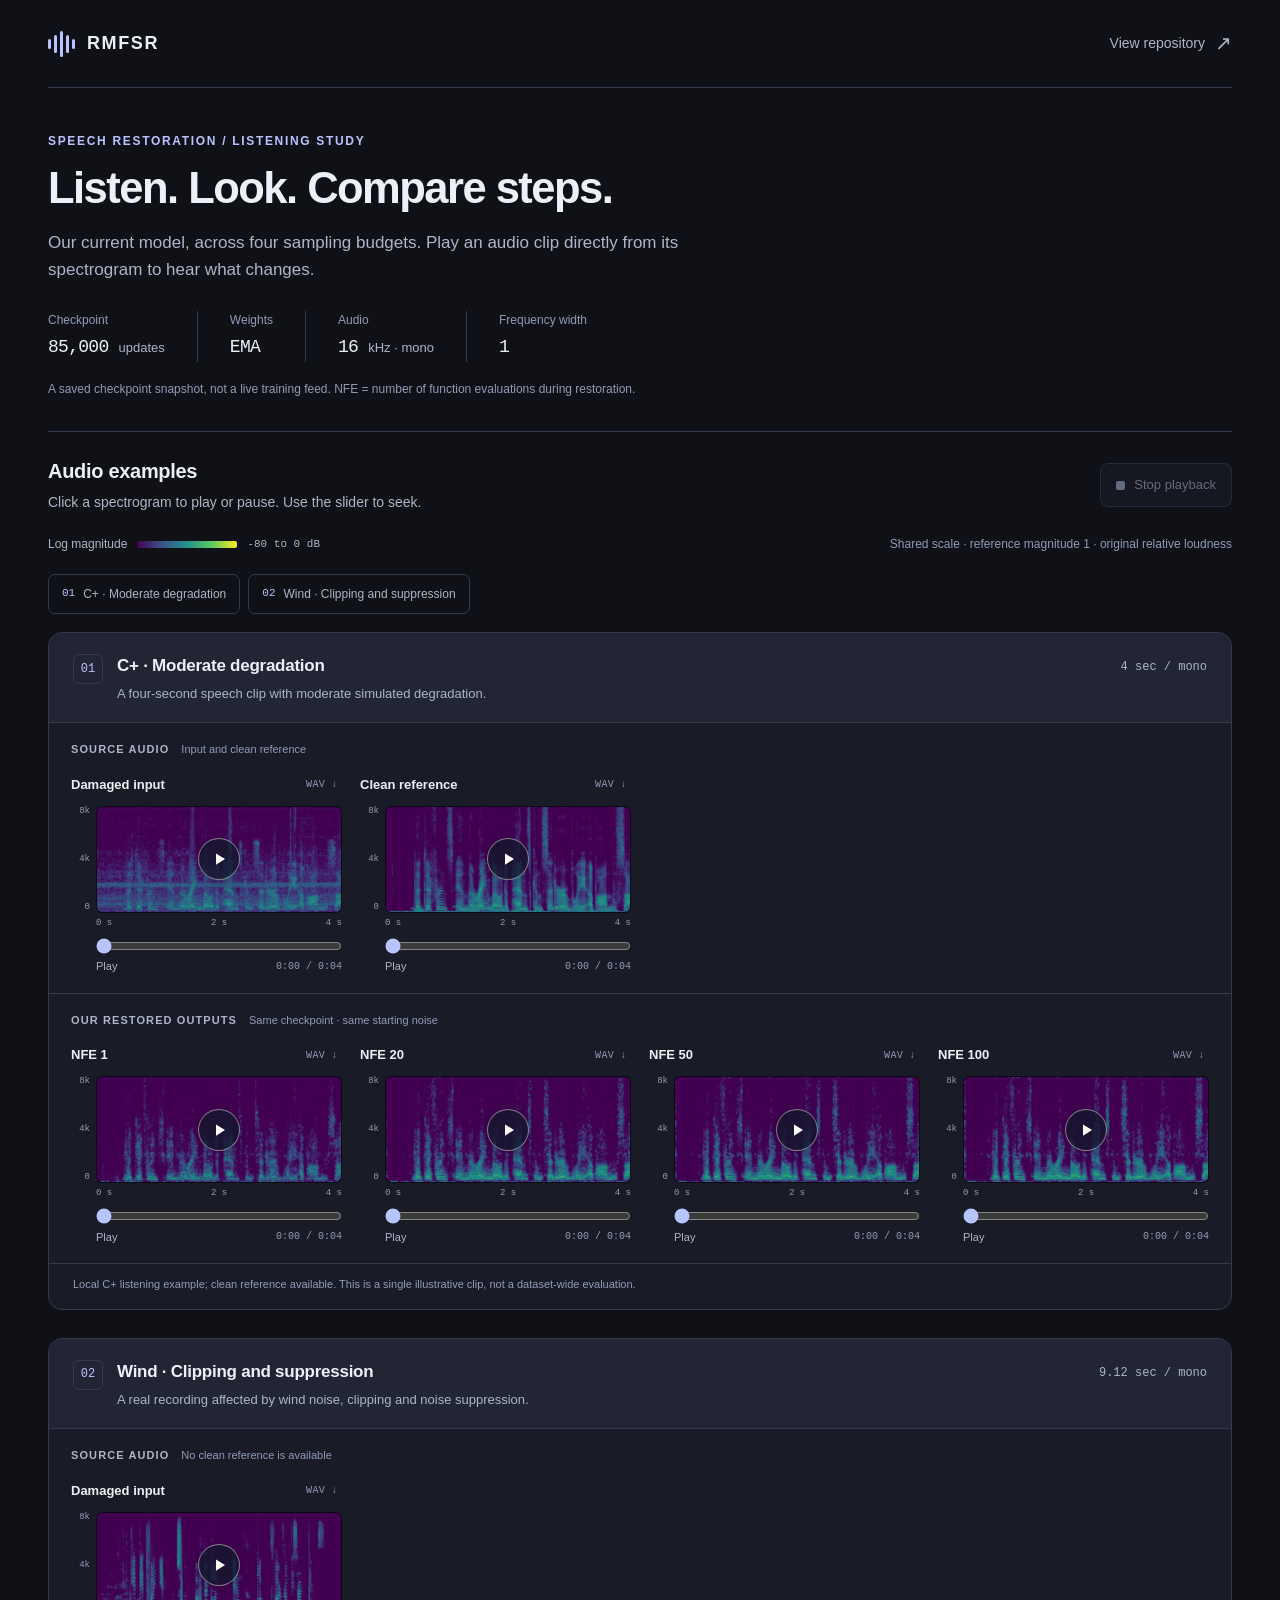
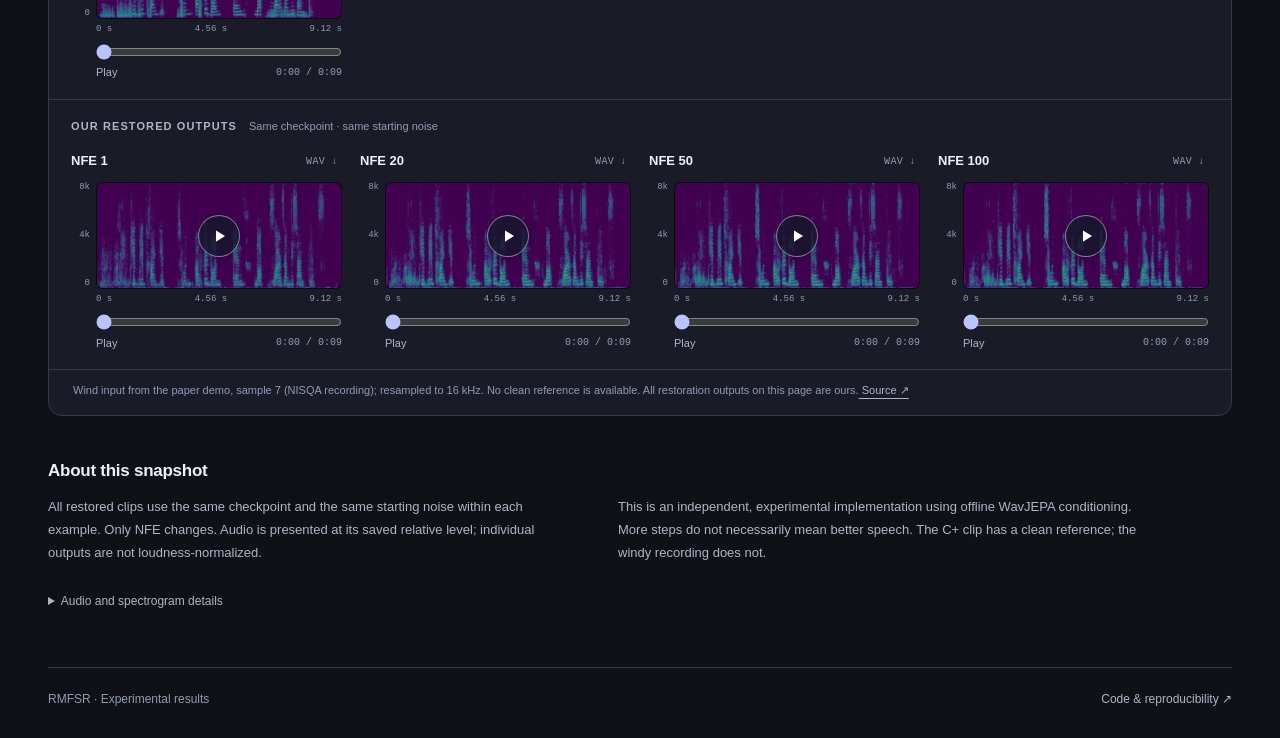
==== docs/index.html @ 11d252cd "Publish 85k RMFSR listening demo with audio spectrograms" ====
<!doctype html>
<html lang="en">
  <head>
    <meta charset="utf-8">
    <meta name="viewport" content="width=device-width, initial-scale=1">
    <meta name="color-scheme" content="dark">
    <meta name="description" content="Listen to RMFSR speech restoration results from the 85,000-update checkpoint. Explore audio and log-magnitude spectrograms at NFE 1, 20, 50, and 100.">
    <meta name="theme-color" content="#101116">
    <title>RMFSR · Listening results</title>
    <link rel="stylesheet" href="styles.css">
    <script src="app.js" defer></script>
  </head>
  <body>
    <a class="skip-link" href="#results">Skip to audio results</a>
    <div class="page-shell">
      <header class="site-header">
        <a class="wordmark" href="./" aria-label="RMFSR home"><span class="wave-mark" aria-hidden="true"><i></i><i></i><i></i><i></i><i></i></span>RMFSR</a>
        <a class="repo-link" href="https://github.com/quangng2000/rmfsr">View repository <span aria-hidden="true">↗</span></a>
      </header>

      <main>
        <section class="intro" aria-labelledby="page-title">
          <p class="eyebrow">Speech restoration / Listening study</p>
          <h1 id="page-title">Listen. Look. Compare steps.</h1>
          <p class="intro-description">Our current model, across four sampling budgets. Play an audio clip directly from its spectrogram to hear what changes.</p>
          <dl class="snapshot" id="snapshot" aria-label="Checkpoint details">
            <div><dt>Checkpoint</dt><dd>85,000 <span>updates</span></dd></div>
            <div><dt>Weights</dt><dd>EMA</dd></div>
            <div><dt>Audio</dt><dd>16 <span>kHz · mono</span></dd></div>
            <div><dt>Frequency width</dt><dd>1</dd></div>
          </dl>
          <p class="snapshot-note">A saved checkpoint snapshot, not a live training feed. NFE = number of function evaluations during restoration.</p>
        </section>

        <section class="listening-section" id="results" aria-labelledby="results-title">
          <div class="section-toolbar">
            <div>
              <h2 id="results-title">Audio examples</h2>
              <p class="section-helper">Click a spectrogram to play or pause. Use the slider to seek.</p>
            </div>
            <button class="stop-button" id="stop-all" type="button" disabled><span class="stop-symbol" aria-hidden="true"></span>Stop playback</button>
          </div>
          <div class="legend-row">
            <div class="spectral-legend" aria-label="Spectrogram color scale">
              <span>Log magnitude</span>
              <span class="color-scale" aria-hidden="true"></span>
              <span class="scale-label" id="scale-label">−80 to 0 dB</span>
            </div>
            <p class="legend-note" id="legend-note">Shared scale · reference magnitude 1 · original relative loudness</p>
          </div>
          <div class="sample-navigation" id="sample-navigation" aria-label="Jump to example"></div>
          <p class="page-status" id="page-status" role="status">Loading audio examples…</p>
          <div id="samples"></div>
          <p class="sr-only" id="playback-announcement" role="status" aria-live="polite"></p>
          <noscript><p class="page-status">Enable JavaScript to use the audio players. The <a href="results.json">results manifest</a> lists all downloadable audio and spectrogram files.</p></noscript>
        </section>

        <section class="about-results" aria-labelledby="about-title">
          <h2 id="about-title">About this snapshot</h2>
          <div class="about-columns">
            <p>All restored clips use the same checkpoint and the same starting noise within each example. Only NFE changes. Audio is presented at its saved relative level; individual outputs are not loudness-normalized.</p>
            <p>This is an independent, experimental implementation using offline WavJEPA conditioning. More steps do not necessarily mean better speech. The C+ clip has a clean reference; the windy recording does not.</p>
          </div>
          <details class="technical-details">
            <summary>Audio and spectrogram details</summary>
            <p id="spectrogram-details">Window-normalized log-magnitude STFT spectrograms, with a shared reference magnitude of 1.</p>
            <p id="checkpoint-details"></p>
            <p><a href="results.json">Download the results manifest</a></p>
          </details>
        </section>
      </main>

      <footer class="site-footer">
        <span>RMFSR · Experimental results</span>
        <a href="https://github.com/quangng2000/rmfsr">Code &amp; reproducibility <span aria-hidden="true">↗</span></a>
      </footer>
    </div>
  </body>
</html>
---- docs/styles.css ----
:root {
  color-scheme: dark;
  --bg: #101116;
  --surface: #191c27;
  --surface-raised: #212534;
  --surface-hover: #2c3143;
  --border: #34394c;
  --text: #eef0f7;
  --muted: #aeb5c9;
  --subtle: #909bb6;
  --accent: #b8c4ff;
  --playing: #6de0c0;
  --error: #ffb9b9;
  --radius: 14px;
  --mono: ui-monospace, SFMono-Regular, Menlo, Consolas, monospace;
}

* { box-sizing: border-box; }
html { scroll-behavior: smooth; scroll-padding-top: 24px; }
body { margin: 0; background: var(--bg); color: var(--text); font-family: -apple-system, BlinkMacSystemFont, "Segoe UI", sans-serif; font-size: 16px; line-height: 1.55; -webkit-font-smoothing: antialiased; }
button, input { font: inherit; }
button, a, input { -webkit-tap-highlight-color: transparent; }
a { color: var(--accent); text-decoration-thickness: 1px; text-underline-offset: 4px; }
a:hover { color: var(--text); }
button { cursor: pointer; }
button:disabled { cursor: default; }
button:focus-visible, a:focus-visible, input:focus-visible, summary:focus-visible { outline: 3px solid var(--accent); outline-offset: 5px; }
button, a, input, summary { touch-action: manipulation; }
::selection { color: var(--bg); background: var(--accent); }
.page-shell { max-width: 1568px; margin: 0 auto; padding: 0 48px; }
.site-header { display: flex; align-items: center; justify-content: space-between; gap: 24px; min-height: 88px; border-bottom: 1px solid var(--border); }
.wordmark { display: inline-flex; gap: 12px; align-items: center; color: var(--text); font-weight: 750; letter-spacing: .09em; text-decoration: none; font-size: 18px; min-height: 44px; }
.wave-mark { display: flex; align-items: center; gap: 3px; height: 24px; }
.wave-mark i { width: 3px; height: 10px; background: var(--accent); border-radius: 4px; }
.wave-mark i:nth-child(2), .wave-mark i:nth-child(4) { height: 18px; }
.wave-mark i:nth-child(3) { height: 26px; }
.repo-link { display: inline-flex; align-items: center; gap: 10px; min-height: 44px; font-size: 14px; color: var(--muted); text-decoration: none; }
.repo-link span { font-size: 20px; }
.intro { padding: 44px 0 32px; }
.eyebrow { margin: 0 0 12px; color: var(--accent); text-transform: uppercase; letter-spacing: .14em; font-size: 12px; font-weight: 650; }
h1 { margin: 0; font-size: clamp(30px, 3.4vw, 48px); line-height: 1.16; letter-spacing: -.035em; font-weight: 650; }
.intro-description { margin: 16px 0 28px; max-width: 720px; color: var(--muted); font-size: 17px; line-height: 1.6; }
.snapshot { display: flex; flex-wrap: wrap; gap: 20px 0; margin: 0; }
.snapshot > div { padding: 0 32px; border-left: 1px solid var(--border); }
.snapshot > div:first-child { padding-left: 0; border-left: 0; }
.snapshot dt { color: var(--subtle); font-size: 12px; margin-bottom: 4px; }
.snapshot dd { margin: 0; font-family: var(--mono); font-size: 18px; letter-spacing: -.04em; }
.snapshot dd span { font-family: -apple-system, BlinkMacSystemFont, "Segoe UI", sans-serif; font-size: 13px; color: var(--muted); letter-spacing: 0; }
.snapshot-note { margin: 18px 0 0; color: var(--subtle); font-size: 12px; }
.listening-section { padding-top: 26px; border-top: 1px solid var(--border); }
.section-toolbar { display: flex; align-items: center; justify-content: space-between; gap: 16px; }
h2 { margin: 0; font-size: 20px; line-height: 1.35; font-weight: 600; letter-spacing: -.015em; }
.section-helper { margin: 7px 0 0; color: var(--muted); font-size: 14px; }
.stop-button { display: inline-flex; flex-shrink: 0; align-items: center; justify-content: center; gap: 9px; padding: 10px 15px; border: 1px solid var(--border); border-radius: 8px; color: var(--text); background: var(--surface); min-height: 44px; font-size: 13px; transition: background .15s, border-color .15s; }
.stop-button:not(:disabled):hover { background: var(--surface-hover); border-color: var(--subtle); }
.stop-button:disabled { color: var(--subtle); opacity: .65; }
.stop-symbol { width: 9px; height: 9px; background: currentColor; border-radius: 2px; }
.legend-row { display: flex; align-items: center; justify-content: space-between; flex-wrap: wrap; gap: 8px 20px; margin-top: 22px; }
.spectral-legend { display: inline-flex; align-items: center; flex-wrap: wrap; gap: 10px; color: var(--muted); font-size: 12px; }
.color-scale { width: 100px; height: 7px; border-radius: 2px; background: linear-gradient(90deg, #440154, #3b528b, #21918c, #5ec962, #fde725); }
.color-scale[data-colormap="magma"] { background: linear-gradient(90deg, #000004, #51127c, #b73779, #fc8961, #fcfdbf); }
.scale-label { font-family: var(--mono); font-size: 11px; }
.legend-note { margin: 0; font-size: 12px; color: var(--subtle); }
.sample-navigation { display: flex; flex-wrap: wrap; gap: 8px; margin: 20px 0 18px; }
.sample-navigation a { display: inline-flex; align-items: center; gap: 8px; padding: 8px 13px; border: 1px solid var(--border); border-radius: 7px; font-size: 12px; text-decoration: none; color: var(--muted); min-height: 40px; }
.sample-navigation a:hover { background: var(--surface); color: var(--text); }
.sample-navigation .nav-number { color: var(--accent); font-family: var(--mono); font-size: 11px; }
.page-status { padding: 28px; border: 1px solid var(--border); border-radius: var(--radius); color: var(--muted); }
.page-status.error { color: var(--error); }
.page-status[hidden] { display: none; }
.retry-button { margin-left: 12px; padding: 8px 14px; border: 1px solid var(--border); background: var(--surface-raised); color: var(--text); border-radius: 6px; min-height: 44px; }
.sample { margin-bottom: 28px; overflow: hidden; border: 1px solid var(--border); border-radius: var(--radius); background: var(--surface); }
.sample-header { display: flex; align-items: flex-start; gap: 14px; padding: 20px 24px 18px; background: var(--surface-raised); border-bottom: 1px solid var(--border); }
.sample-number { display: flex; flex-shrink: 0; align-items: center; justify-content: center; height: 30px; width: 30px; margin-top: 1px; border: 1px solid var(--border); border-radius: 6px; font-family: var(--mono); font-size: 12px; color: var(--accent); }
.sample-heading { flex: 1; min-width: 0; }
.sample-header h3 { margin: 0; font-size: 17px; font-weight: 600; letter-spacing: -.015em; }
.sample-description { margin: 5px 0 0; color: var(--muted); font-size: 13px; }
.sample-duration { flex-shrink: 0; margin-top: 5px; font-family: var(--mono); font-size: 12px; color: var(--muted); white-space: nowrap; }
.track-group { padding: 18px 22px 16px; }
.track-group + .track-group { border-top: 1px solid var(--border); }
.group-heading { display: flex; align-items: baseline; gap: 12px; flex-wrap: wrap; margin: 0 0 13px; }
.group-heading h4 { margin: 0; color: var(--muted); font-size: 11px; text-transform: uppercase; letter-spacing: .1em; font-weight: 650; }
.group-heading span { color: var(--subtle); font-size: 11px; }
.tracks-grid { display: grid; grid-template-columns: repeat(4, minmax(0, 1fr)); gap: 18px; }
.track { min-width: 0; }
.track-label-row { display: flex; align-items: center; justify-content: space-between; gap: 8px; margin-bottom: 7px; min-height: 25px; }
.track h5 { margin: 0; font-size: 13px; font-weight: 600; }
.track-download { color: var(--subtle); font-size: 10px; font-family: var(--mono); text-decoration: none; letter-spacing: .04em; padding: 6px 4px; }
.track-download:hover { color: var(--accent); }
.spectrogram-wrap { position: relative; padding-left: 25px; }
.frequency-axis { position: absolute; left: 0; top: 0; bottom: 0; width: 21px; display: flex; flex-direction: column; justify-content: space-between; color: var(--subtle); font-family: var(--mono); font-size: 9px; line-height: 1; text-align: right; padding: 1px 2px 1px 0; white-space: nowrap; }
.spectrogram-button { display: block; position: relative; width: 100%; padding: 0; border: 1px solid transparent; border-radius: 6px; background: #0a0b10; overflow: hidden; aspect-ratio: 2.3; transition: border-color .15s; }
.spectrogram-button:hover { border-color: var(--accent); }
.spectrogram-button img { display: block; width: 100%; height: 100%; object-fit: fill; }
.spectrogram-button::after { content: ""; position: absolute; inset: 0; background: rgba(0,0,0,.05); pointer-events: none; }
.play-icon { position: absolute; top: 50%; left: 50%; transform: translate(-50%, -50%); display: flex; align-items: center; justify-content: center; width: 42px; height: 42px; border: 1px solid rgba(255,255,255,.45); border-radius: 50%; color: white; background: rgba(17,25,40,.75); box-shadow: 0 2px 12px rgba(0,0,0,.22); z-index: 2; transition: background .15s; }
.spectrogram-button:hover .play-icon { background: rgba(32,48,73,.92); }
.play-icon svg { width: 18px; height: 18px; }
.playhead { position: absolute; inset: 0 auto 0 0; width: 2px; background: #fff; box-shadow: 0 0 6px rgba(0,0,0,.8); z-index: 1; pointer-events: none; opacity: 0; }
.track[data-state="playing"] .spectrogram-button { border-color: var(--playing); }
.track[data-state="playing"] .play-icon { background: rgba(15,68,59,.86); border-color: var(--playing); }
.track[data-state="playing"] .track-state { color: var(--playing); }
.track[data-state="loading"] .play-icon svg { animation: spin 1s linear infinite; }
.time-axis { display: flex; justify-content: space-between; margin: 4px 0 0 25px; color: var(--subtle); font-family: var(--mono); font-size: 9px; }
.player-seek { display: block; width: calc(100% - 25px); margin: 3px 0 0 25px; padding: 0; height: 24px; accent-color: var(--accent); cursor: pointer; }
.player-meta { display: flex; align-items: center; justify-content: space-between; gap: 8px; margin: -1px 0 0 25px; min-height: 20px; }
.track-state { color: var(--muted); font-size: 11px; }
.player-time { font-family: var(--mono); font-size: 10px; color: var(--subtle); white-space: nowrap; }
.track-error { margin: 8px 0 0 25px; color: var(--error); font-size: 11px; }
.image-fallback { display: flex; align-items: center; justify-content: center; height: 100%; color: var(--muted); font-size: 11px; padding: 10px; }
.source-note { margin: 0; padding: 12px 24px 15px; border-top: 1px solid var(--border); color: var(--subtle); font-size: 11px; line-height: 1.6; }
.source-note a { color: var(--muted); }
.about-results { padding: 16px 0 44px; }
.about-results h2 { font-size: 17px; }
.about-columns { display: grid; grid-template-columns: 1fr 1fr; gap: 40px; max-width: 1100px; }
.about-columns p { margin: 12px 0 0; color: var(--muted); font-size: 13px; line-height: 1.8; }
.technical-details { margin-top: 22px; color: var(--muted); font-size: 12px; }
.technical-details summary { cursor: pointer; width: fit-content; min-height: 36px; padding: 5px 0; }
.technical-details p { max-width: 1000px; overflow-wrap: anywhere; }
.technical-details code { font-family: var(--mono); font-size: 11px; }
.site-footer { padding: 22px 0 30px; border-top: 1px solid var(--border); display: flex; justify-content: space-between; gap: 16px; color: var(--subtle); font-size: 12px; }
.site-footer a { color: var(--muted); text-decoration: none; }
.skip-link { position: fixed; top: -100px; left: 16px; padding: 12px 18px; border-radius: 8px; background: var(--accent); color: var(--bg); z-index: 10; }
.skip-link:focus { top: 16px; color: var(--bg); }
.sr-only { position: absolute; width: 1px; height: 1px; padding: 0; margin: -1px; overflow: hidden; clip: rect(0,0,0,0); white-space: nowrap; border: 0; }
@keyframes spin { to { transform: rotate(360deg); } }

@media (min-width: 1500px) {
  .spectrogram-button { aspect-ratio: 2.45; }
}
@media (max-width: 1100px) {
  .page-shell { padding: 0 28px; }
  .tracks-grid { grid-template-columns: repeat(2, minmax(0, 1fr)); gap: 22px; }
  .spectrogram-button { aspect-ratio: 2.7; }
  .snapshot > div { padding-right: 24px; padding-left: 24px; }
  .track-label-row { margin-bottom: 6px; }
}
@media (max-width: 600px) {
  .page-shell { padding: 0 18px; }
  .site-header { min-height: 70px; gap: 12px; }
  .wordmark { font-size: 16px; }
  .repo-link { font-size: 12px; gap: 6px; }
  .intro { padding: 30px 0 26px; }
  .eyebrow { font-size: 10px; letter-spacing: .11em; }
  h1 { font-size: 34px; }
  .intro-description { font-size: 15px; margin: 14px 0 24px; }
  .snapshot { display: grid; grid-template-columns: 1fr 1fr; gap: 18px; }
  .snapshot > div { padding: 0; border: 0; }
  .snapshot > div:nth-child(even) { border-left: 1px solid var(--border); padding-left: 18px; }
  .snapshot-note { font-size: 11px; line-height: 1.6; }
  .section-toolbar { align-items: flex-start; flex-wrap: wrap; }
  .section-helper { font-size: 13px; }
  .stop-button { min-height: 44px; padding: 9px 12px; }
  .legend-row { margin-top: 18px; gap: 8px; }
  .legend-note { font-size: 11px; }
  .sample-navigation { margin: 18px 0 16px; }
  .sample-navigation a { min-height: 44px; }
  .sample-header { padding: 16px; gap: 10px; flex-wrap: wrap; }
  .sample-header h3 { font-size: 16px; }
  .sample-description { font-size: 12px; }
  .sample-duration { font-size: 11px; margin-left: 40px; margin-top: -7px; }
  .track-group { padding: 16px 14px; }
  .tracks-grid { grid-template-columns: minmax(0, 1fr); gap: 23px; }
  .spectrogram-button { aspect-ratio: 2.65; }
  .track h5 { font-size: 14px; }
  .track-download { min-height: 44px; display: flex; align-items: center; padding: 0 8px; margin-top: -8px; margin-bottom: -8px; }
  .frequency-axis, .time-axis { font-size: 10px; }
  .player-seek { height: 34px; margin-top: 2px; }
  .track-state { font-size: 12px; }
  .player-time { font-size: 11px; }
  .source-note { padding: 12px 16px; }
  .about-columns { grid-template-columns: 1fr; gap: 4px; }
  .site-footer { flex-direction: column; gap: 8px; }
  .site-footer a { display: flex; align-items: center; min-height: 44px; }
}
@media (prefers-reduced-motion: reduce) {
  html { scroll-behavior: auto; }
  *, *::before, *::after { animation: none !important; transition: none !important; }
}
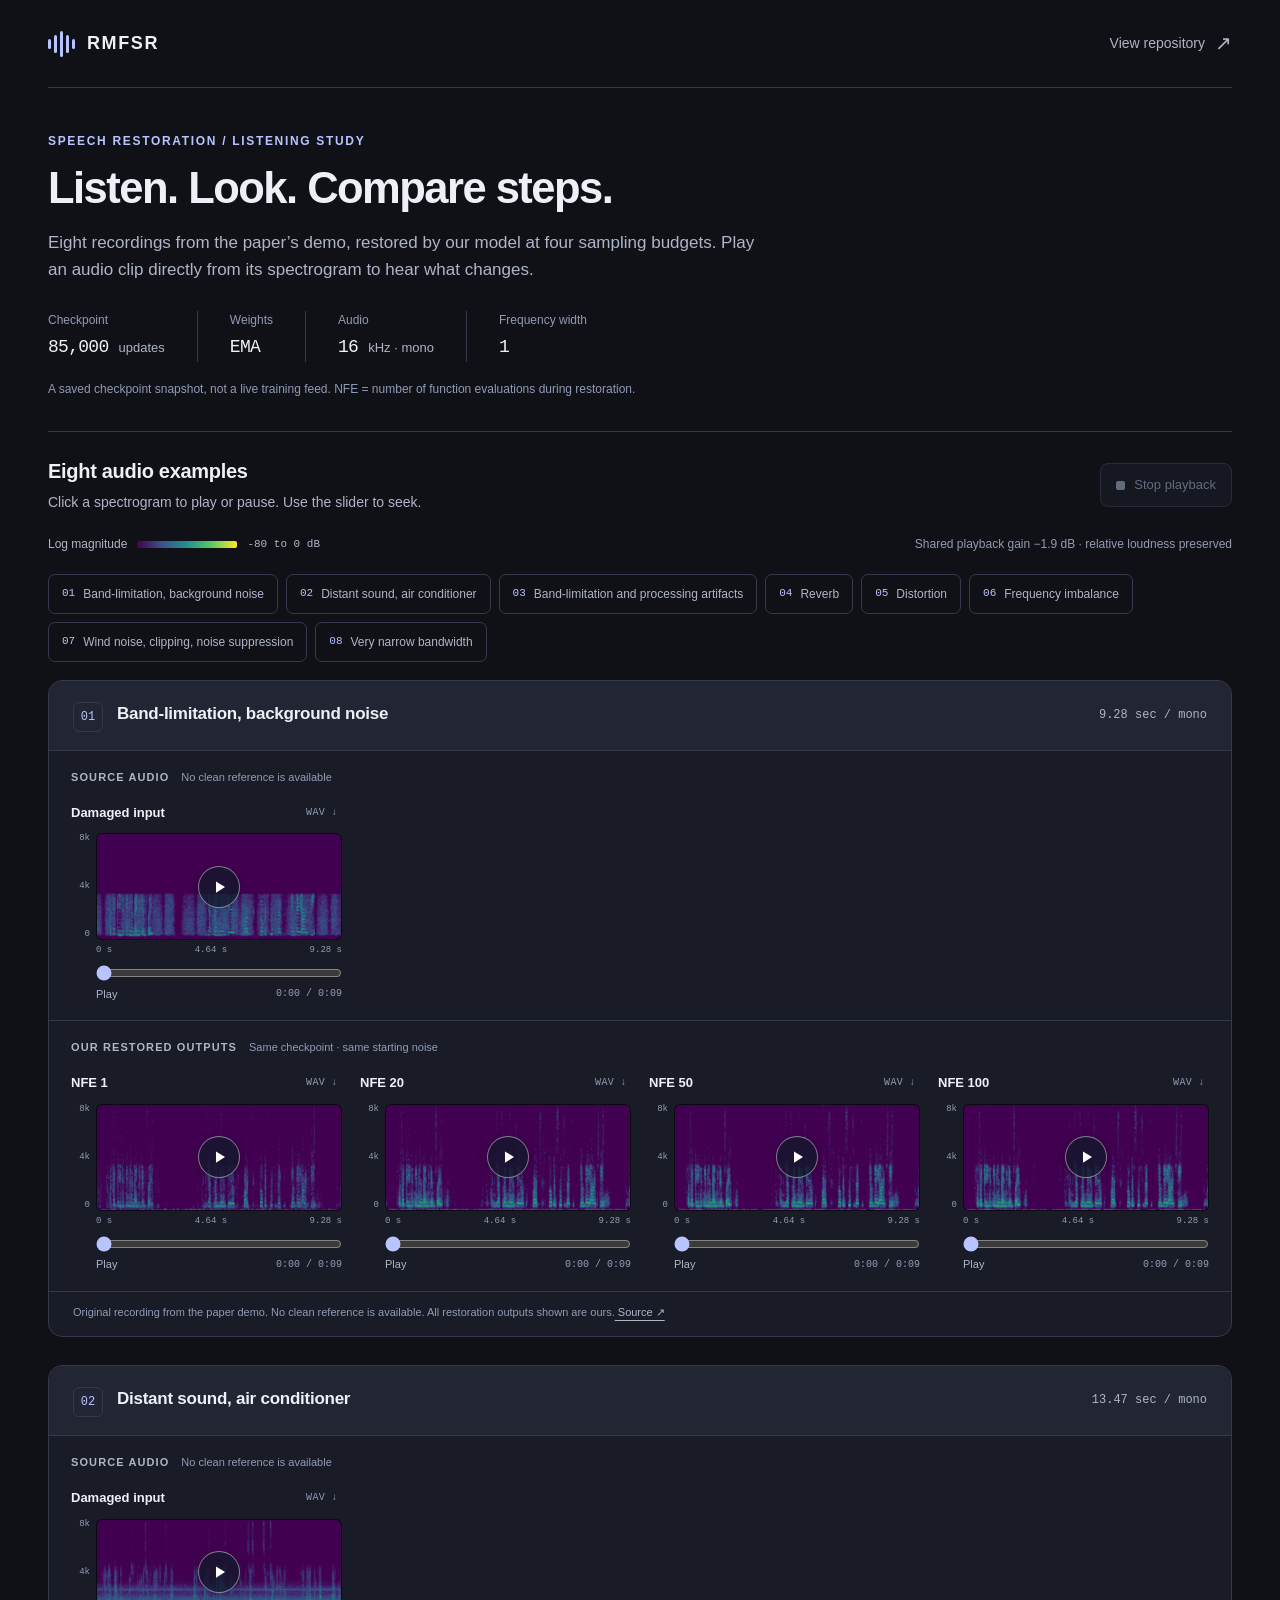
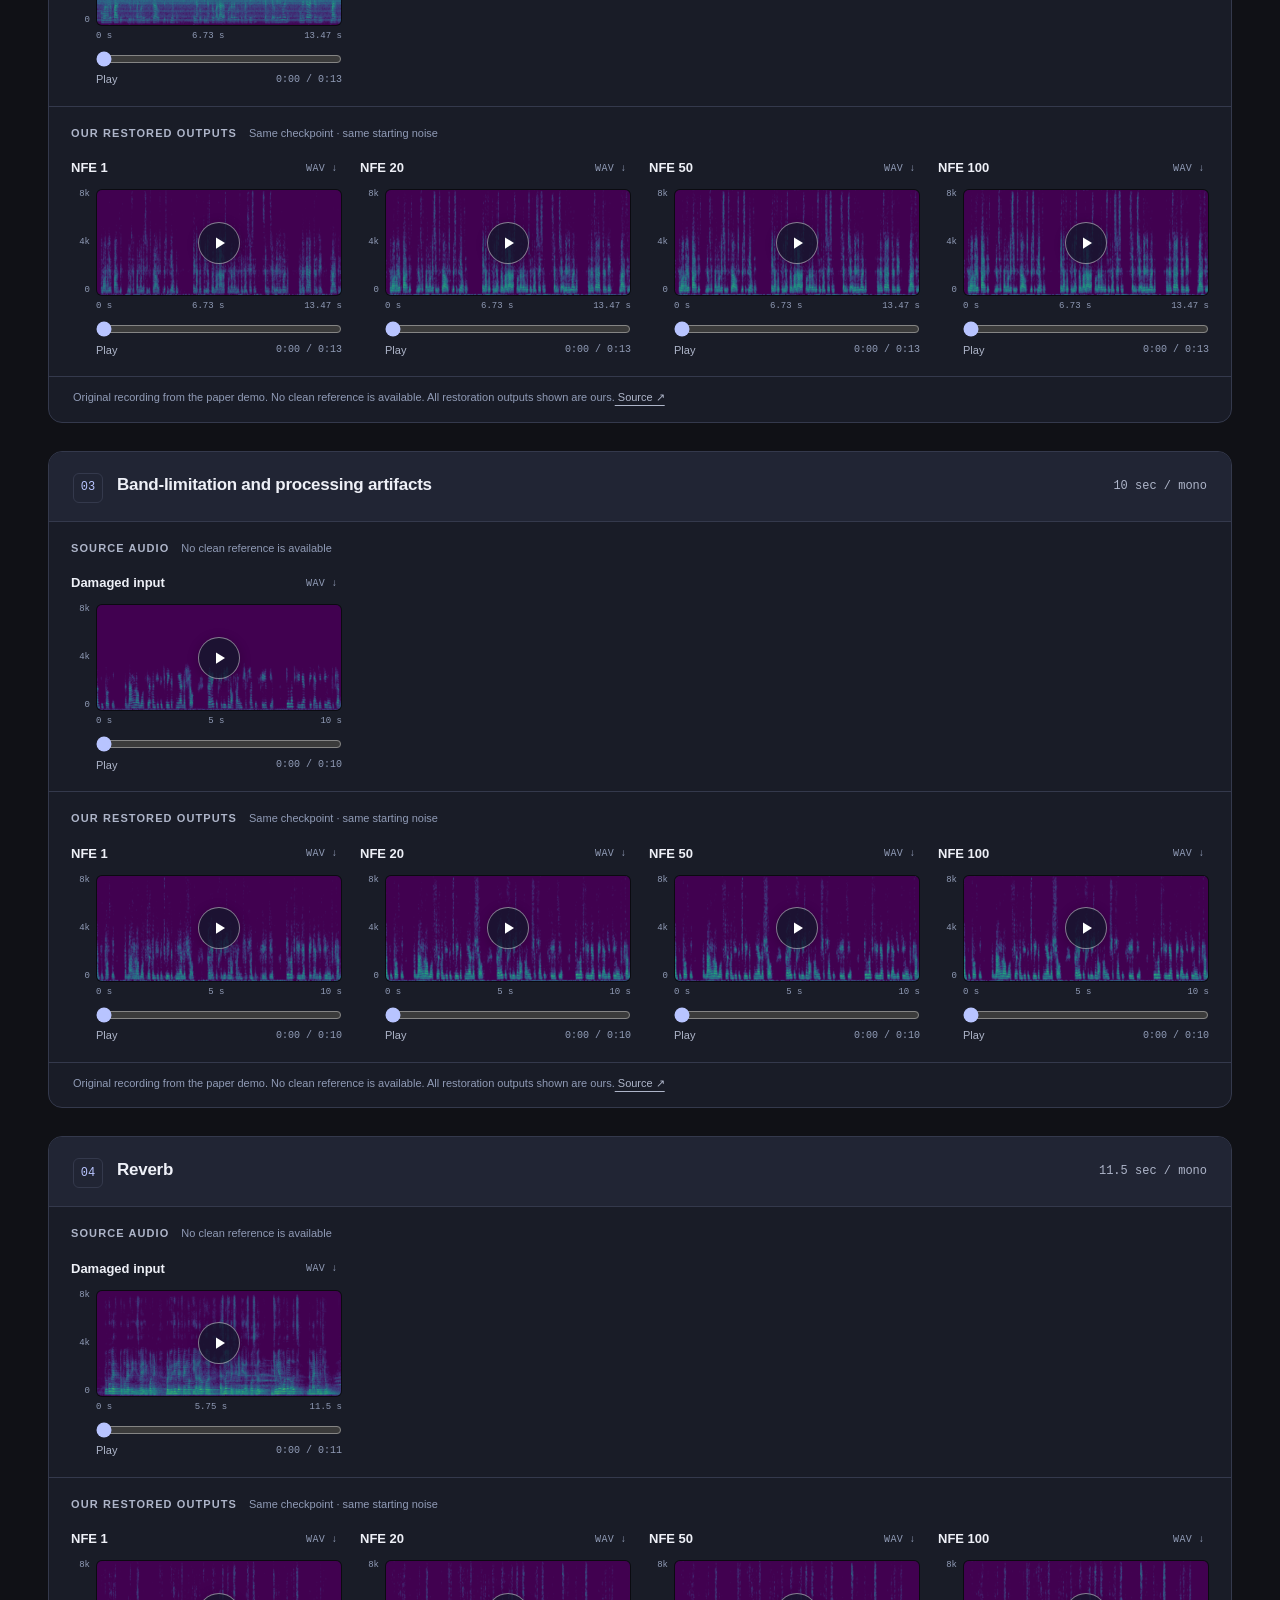
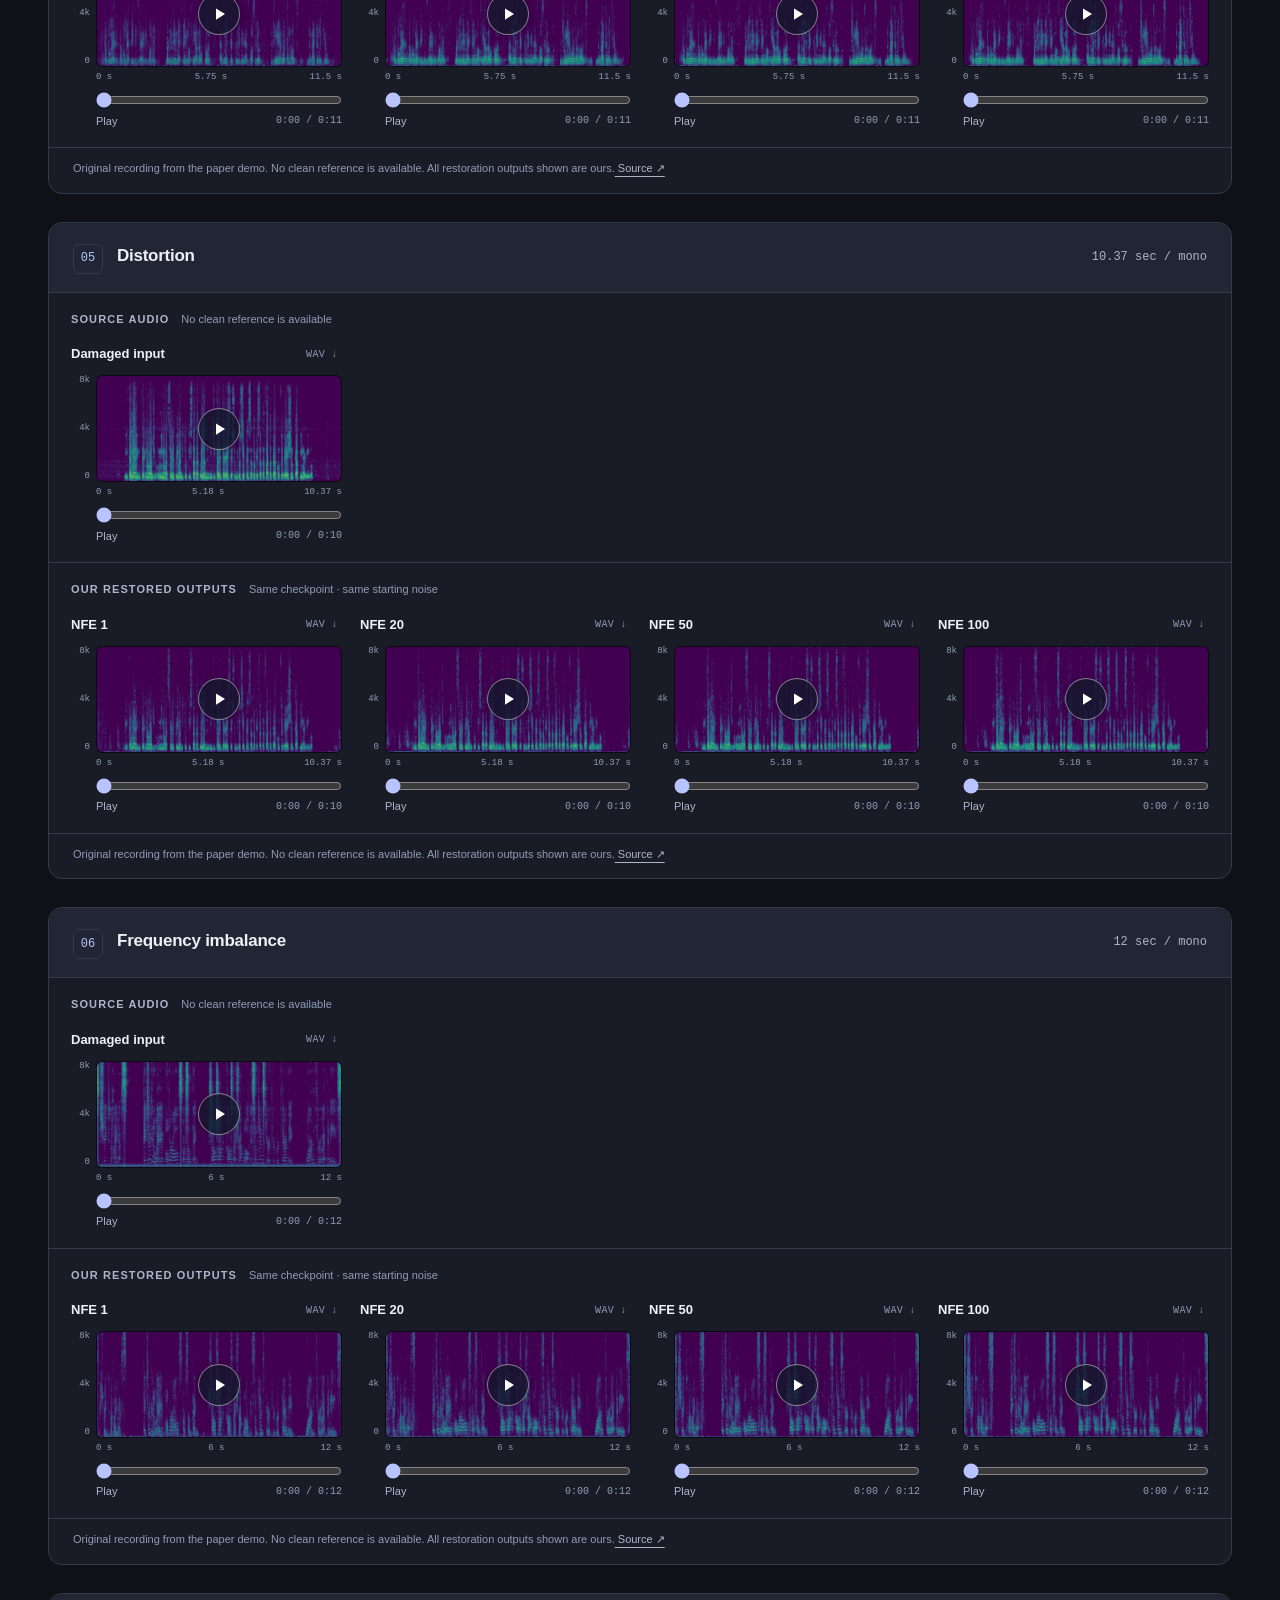
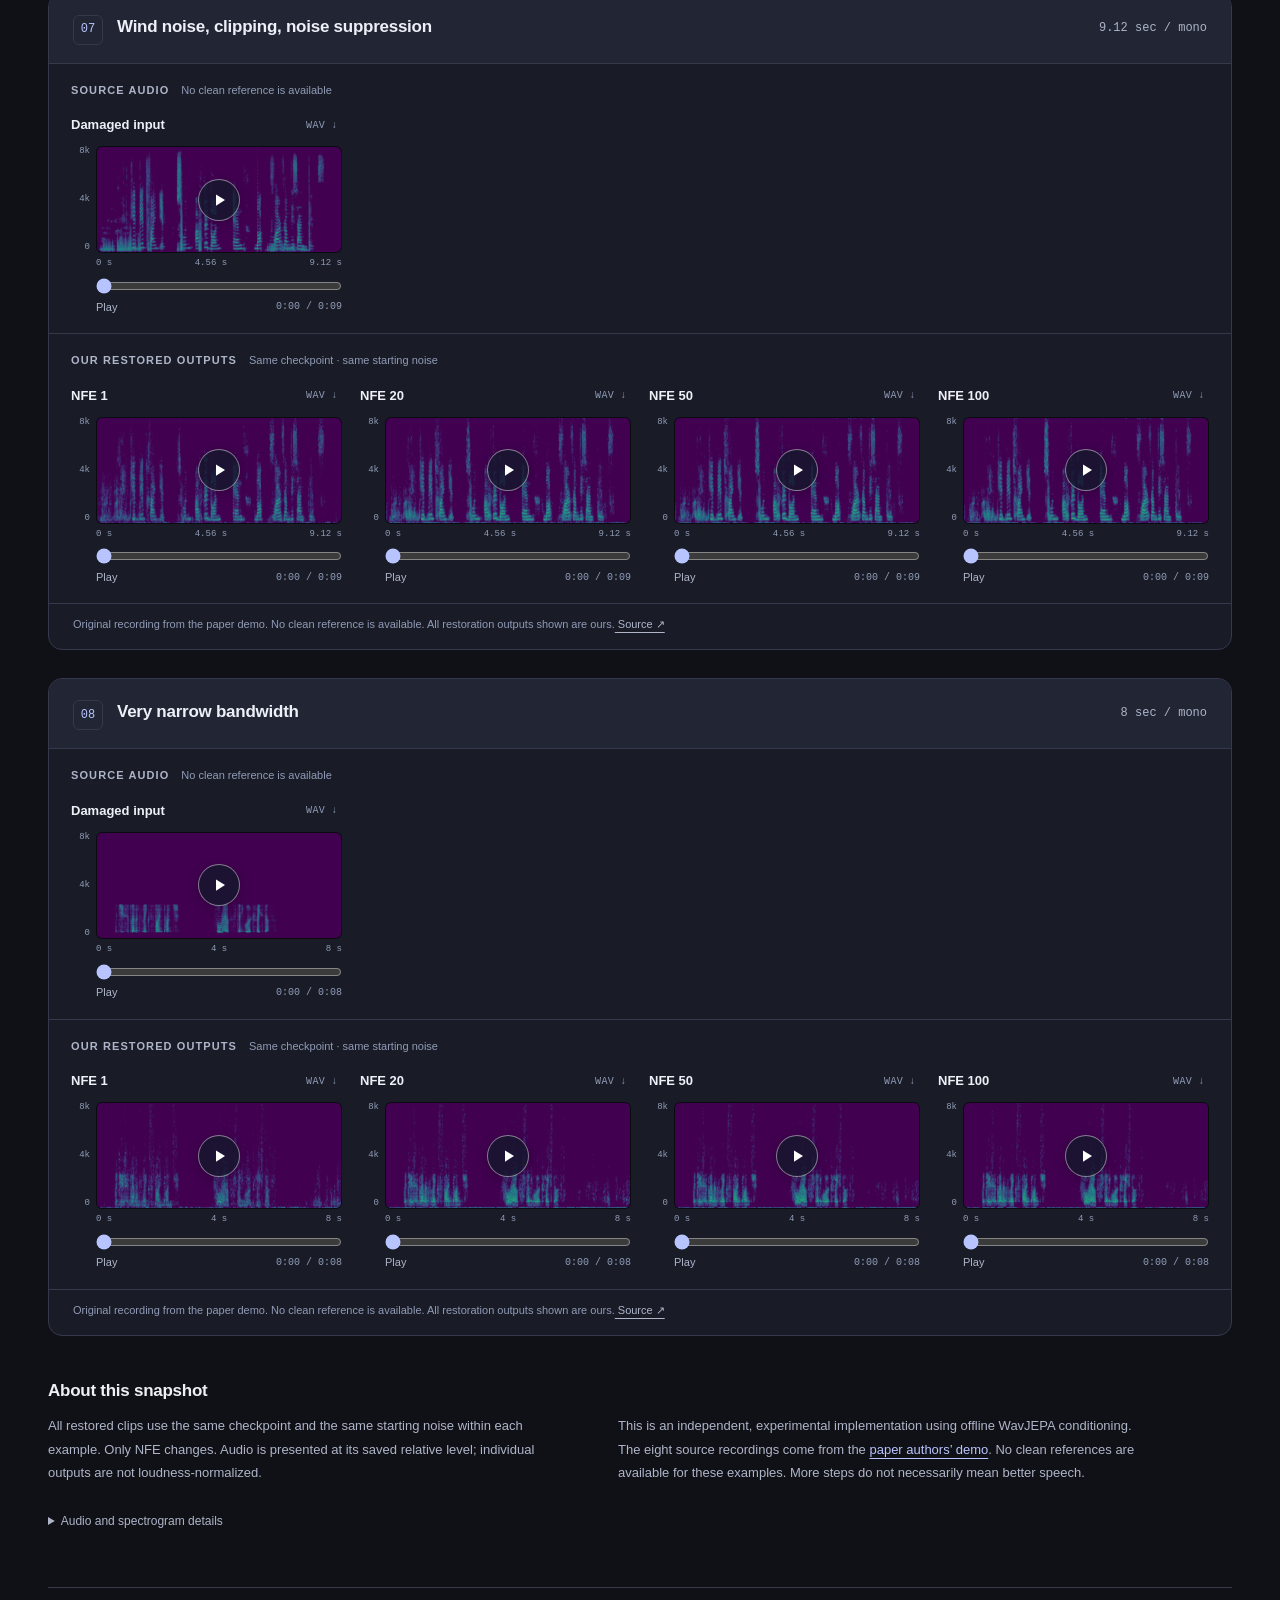
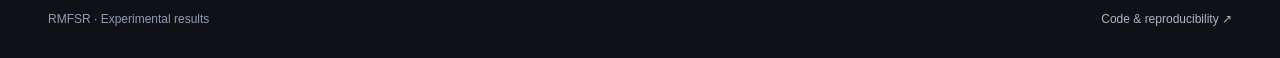
==== commit 9b4d0ab8: "Expand listening demo to eight author recordings" ====
--- a/docs/index.html
+++ b/docs/index.html
@@ -4,11 +4,11 @@
     <meta charset="utf-8">
     <meta name="viewport" content="width=device-width, initial-scale=1">
     <meta name="color-scheme" content="dark">
-    <meta name="description" content="Listen to RMFSR speech restoration results from the 85,000-update checkpoint. Explore audio and log-magnitude spectrograms at NFE 1, 20, 50, and 100.">
+    <meta name="description" content="Listen to our 85,000-update RMFSR checkpoint on eight recordings from the paper's demo. Explore audio and log-magnitude spectrograms at NFE 1, 20, 50, and 100.">
     <meta name="theme-color" content="#101116">
     <title>RMFSR · Listening results</title>
     <link rel="stylesheet" href="styles.css">
-    <script src="app.js" defer></script>
+    <script src="app.js?v=eight-20261017" defer></script>
   </head>
   <body>
     <a class="skip-link" href="#results">Skip to audio results</a>
@@ -22,7 +22,7 @@
         <section class="intro" aria-labelledby="page-title">
           <p class="eyebrow">Speech restoration / Listening study</p>
           <h1 id="page-title">Listen. Look. Compare steps.</h1>
-          <p class="intro-description">Our current model, across four sampling budgets. Play an audio clip directly from its spectrogram to hear what changes.</p>
+          <p class="intro-description">Eight recordings from the paper’s demo, restored by our model at four sampling budgets. Play an audio clip directly from its spectrogram to hear what changes.</p>
           <dl class="snapshot" id="snapshot" aria-label="Checkpoint details">
             <div><dt>Checkpoint</dt><dd>85,000 <span>updates</span></dd></div>
             <div><dt>Weights</dt><dd>EMA</dd></div>
@@ -35,7 +35,7 @@
         <section class="listening-section" id="results" aria-labelledby="results-title">
           <div class="section-toolbar">
             <div>
-              <h2 id="results-title">Audio examples</h2>
+              <h2 id="results-title">Eight audio examples</h2>
               <p class="section-helper">Click a spectrogram to play or pause. Use the slider to seek.</p>
             </div>
             <button class="stop-button" id="stop-all" type="button" disabled><span class="stop-symbol" aria-hidden="true"></span>Stop playback</button>
@@ -59,7 +59,7 @@
           <h2 id="about-title">About this snapshot</h2>
           <div class="about-columns">
             <p>All restored clips use the same checkpoint and the same starting noise within each example. Only NFE changes. Audio is presented at its saved relative level; individual outputs are not loudness-normalized.</p>
-            <p>This is an independent, experimental implementation using offline WavJEPA conditioning. More steps do not necessarily mean better speech. The C+ clip has a clean reference; the windy recording does not.</p>
+            <p>This is an independent, experimental implementation using offline WavJEPA conditioning. The eight source recordings come from the <a href="https://sebraun-msr.github.io/realtimemeanflowspeechrestoration/">paper authors’ demo</a>. No clean references are available for these examples. More steps do not necessarily mean better speech.</p>
           </div>
           <details class="technical-details">
             <summary>Audio and spectrogram details</summary>
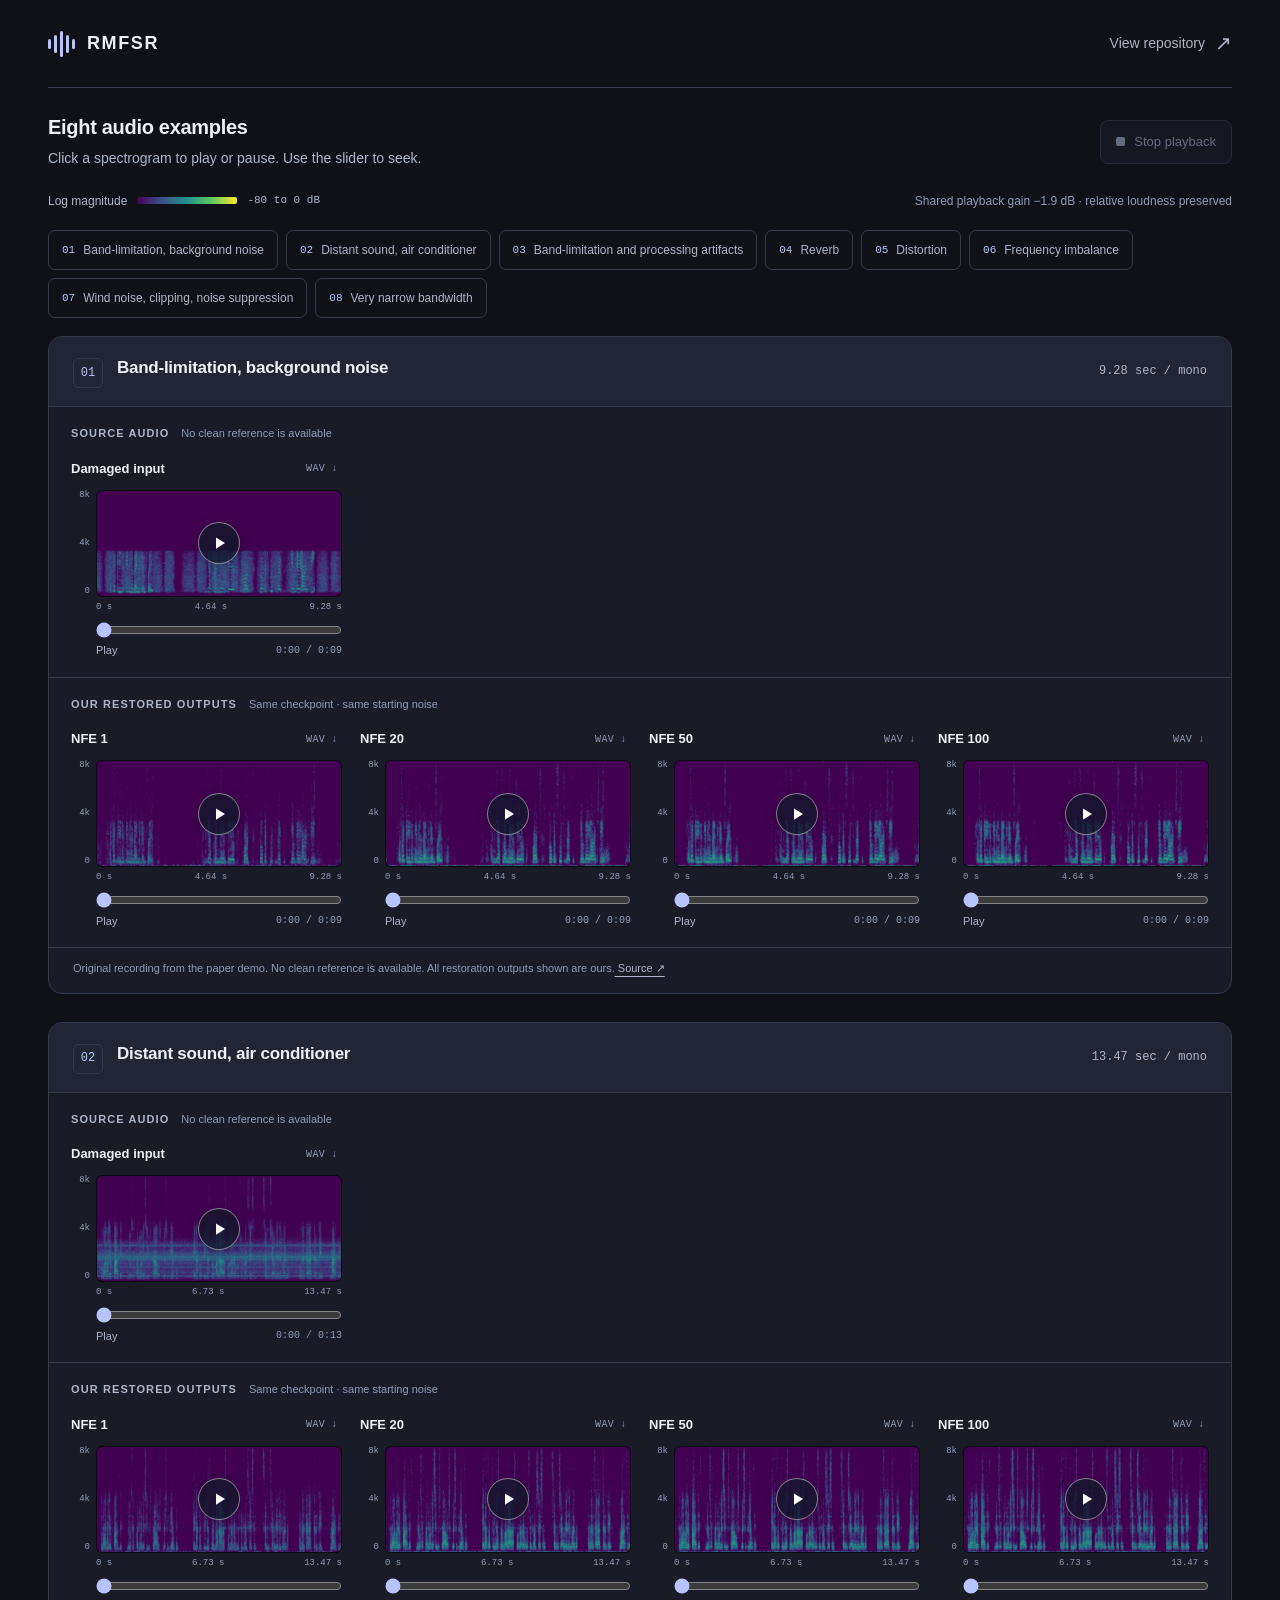
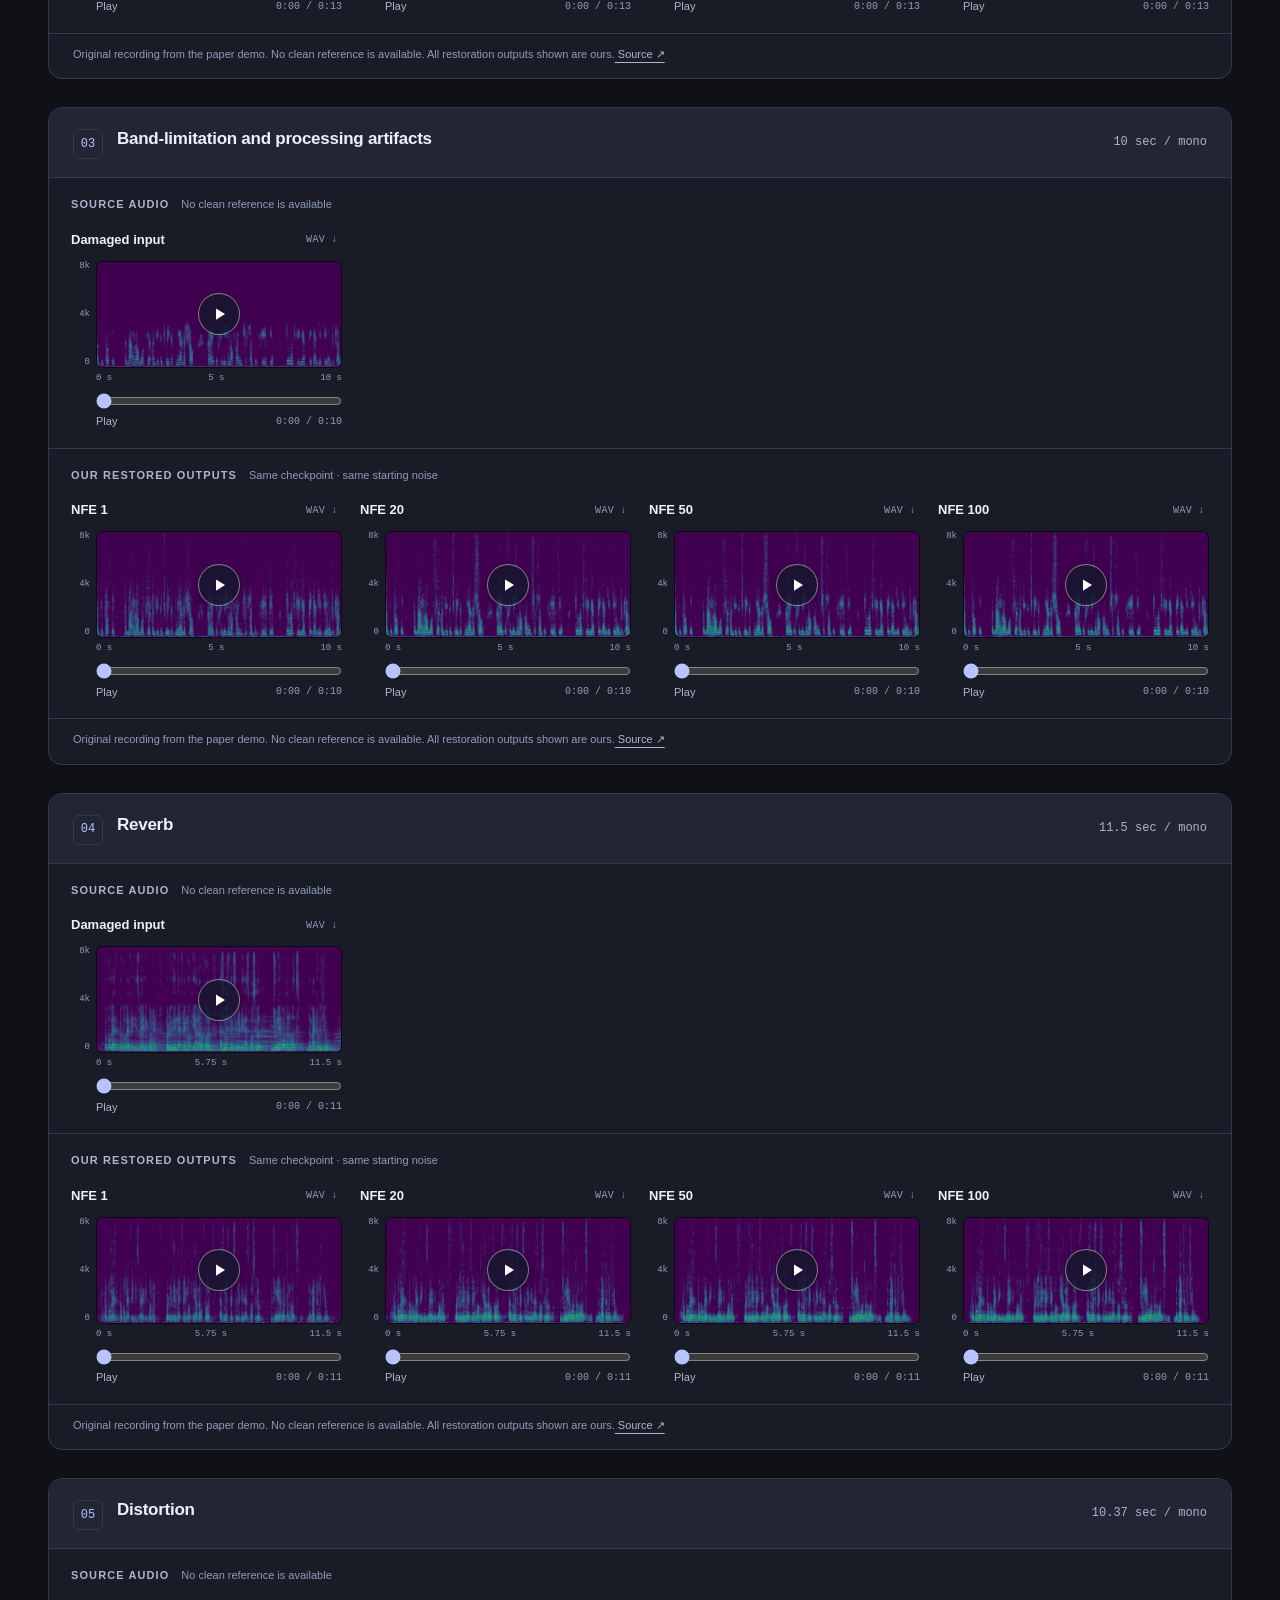
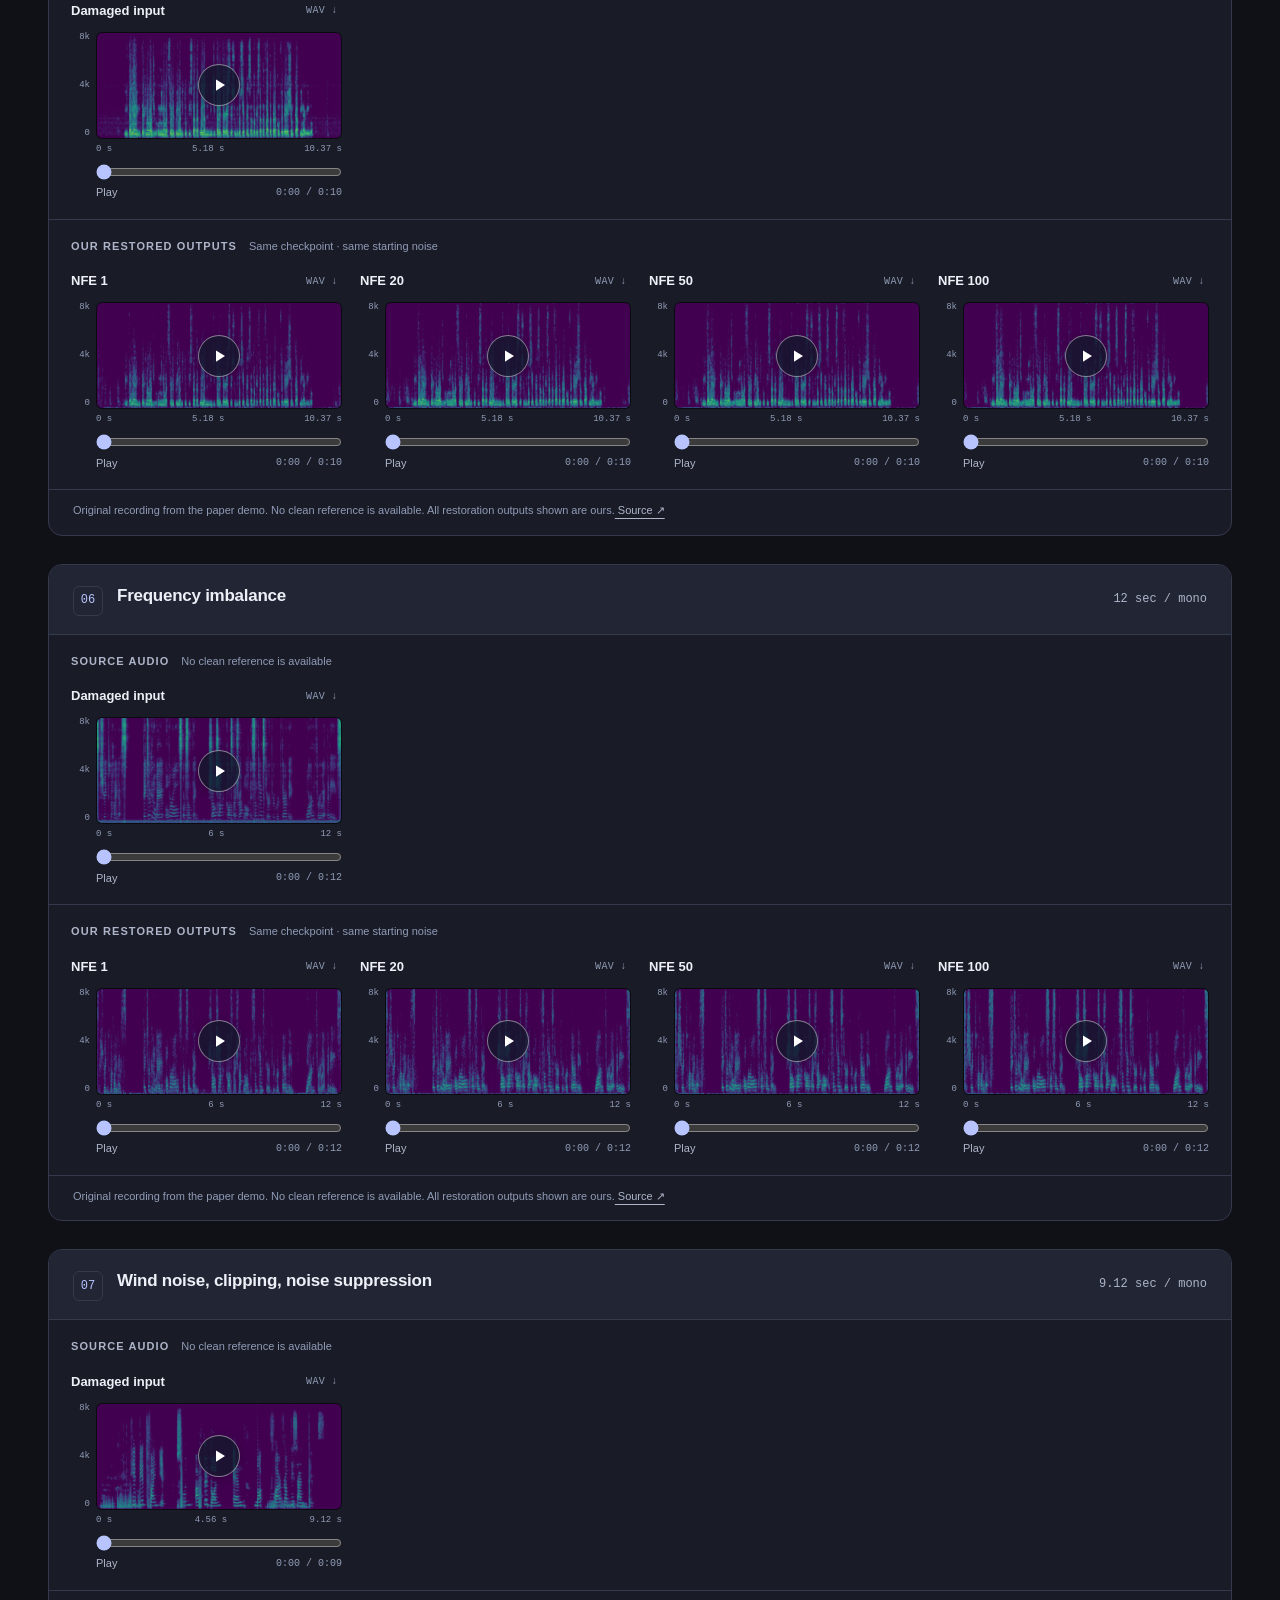
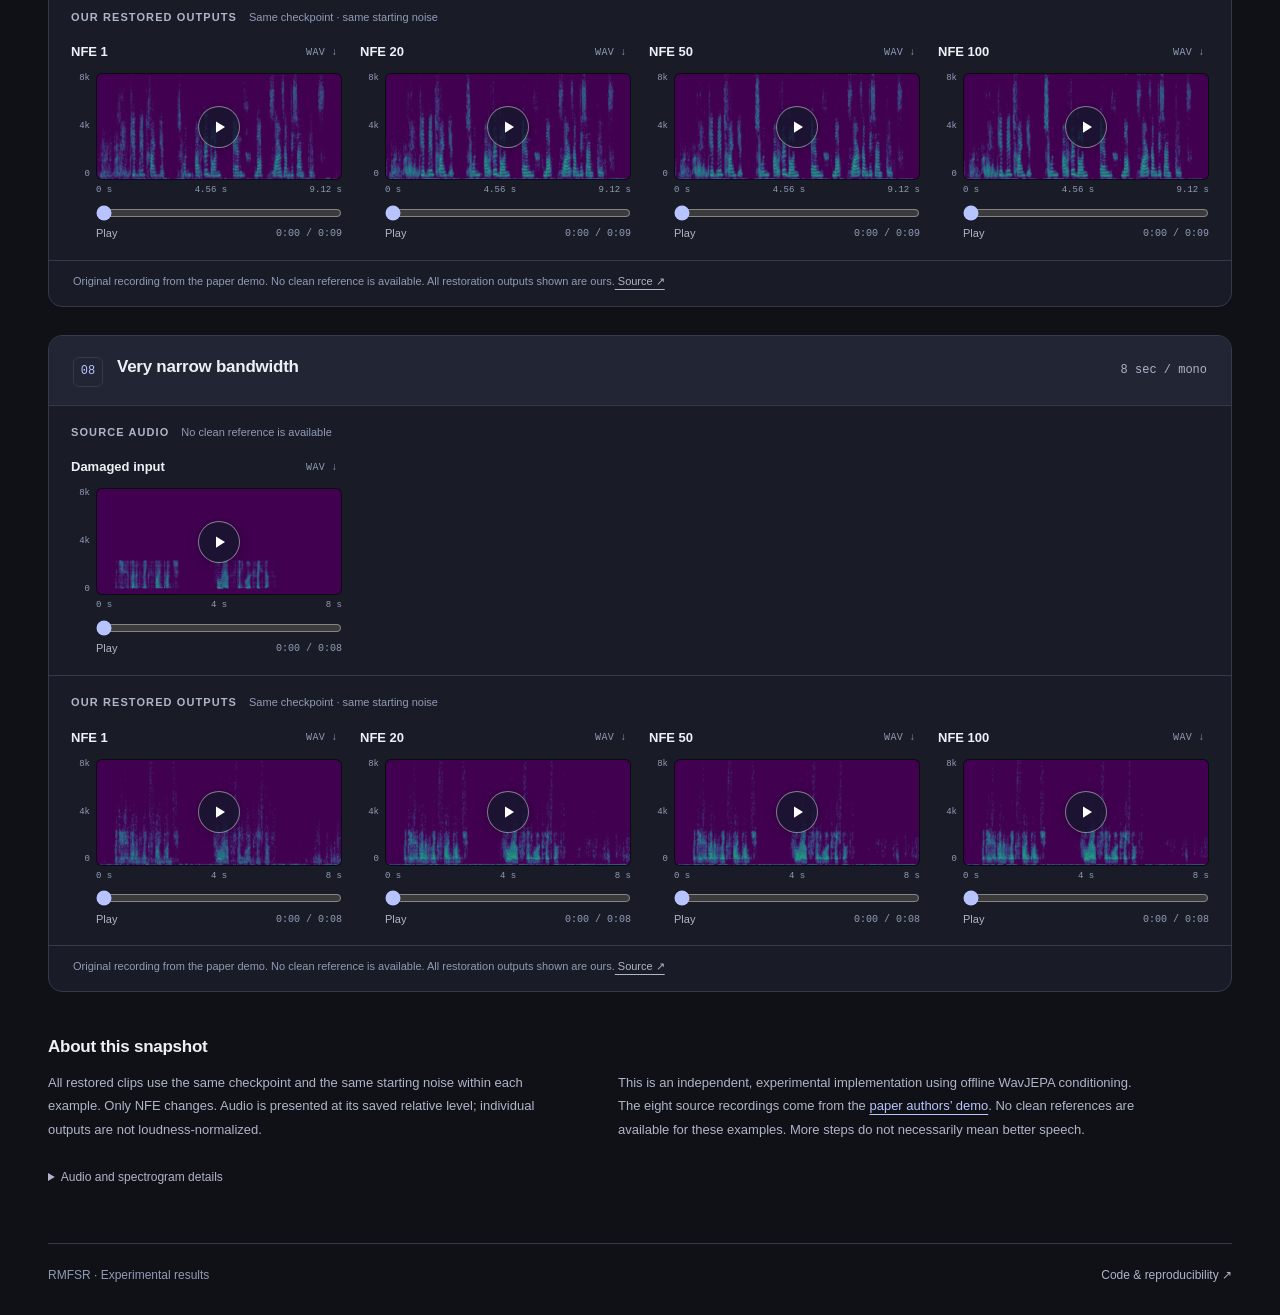
==== commit 814c2143: "Remove introduction from listening results page" ====
--- a/docs/index.html
+++ b/docs/index.html
@@ -7,8 +7,8 @@
     <meta name="description" content="Listen to our 85,000-update RMFSR checkpoint on eight recordings from the paper's demo. Explore audio and log-magnitude spectrograms at NFE 1, 20, 50, and 100.">
     <meta name="theme-color" content="#101116">
     <title>RMFSR · Listening results</title>
-    <link rel="stylesheet" href="styles.css">
-    <script src="app.js?v=eight-20261017" defer></script>
+    <link rel="stylesheet" href="styles.css?v=intro-removed-20261017">
+    <script src="app.js?v=intro-removed-20261017" defer></script>
   </head>
   <body>
     <a class="skip-link" href="#results">Skip to audio results</a>
@@ -19,23 +19,10 @@
       </header>
 
       <main>
-        <section class="intro" aria-labelledby="page-title">
-          <p class="eyebrow">Speech restoration / Listening study</p>
-          <h1 id="page-title">Listen. Look. Compare steps.</h1>
-          <p class="intro-description">Eight recordings from the paper’s demo, restored by our model at four sampling budgets. Play an audio clip directly from its spectrogram to hear what changes.</p>
-          <dl class="snapshot" id="snapshot" aria-label="Checkpoint details">
-            <div><dt>Checkpoint</dt><dd>85,000 <span>updates</span></dd></div>
-            <div><dt>Weights</dt><dd>EMA</dd></div>
-            <div><dt>Audio</dt><dd>16 <span>kHz · mono</span></dd></div>
-            <div><dt>Frequency width</dt><dd>1</dd></div>
-          </dl>
-          <p class="snapshot-note">A saved checkpoint snapshot, not a live training feed. NFE = number of function evaluations during restoration.</p>
-        </section>
-
         <section class="listening-section" id="results" aria-labelledby="results-title">
           <div class="section-toolbar">
             <div>
-              <h2 id="results-title">Eight audio examples</h2>
+              <h1 id="results-title">Eight audio examples</h1>
               <p class="section-helper">Click a spectrogram to play or pause. Use the slider to seek.</p>
             </div>
             <button class="stop-button" id="stop-all" type="button" disabled><span class="stop-symbol" aria-hidden="true"></span>Stop playback</button>
--- a/docs/styles.css
+++ b/docs/styles.css
@@ -36,20 +36,9 @@
 .wave-mark i:nth-child(3) { height: 26px; }
 .repo-link { display: inline-flex; align-items: center; gap: 10px; min-height: 44px; font-size: 14px; color: var(--muted); text-decoration: none; }
 .repo-link span { font-size: 20px; }
-.intro { padding: 44px 0 32px; }
-.eyebrow { margin: 0 0 12px; color: var(--accent); text-transform: uppercase; letter-spacing: .14em; font-size: 12px; font-weight: 650; }
-h1 { margin: 0; font-size: clamp(30px, 3.4vw, 48px); line-height: 1.16; letter-spacing: -.035em; font-weight: 650; }
-.intro-description { margin: 16px 0 28px; max-width: 720px; color: var(--muted); font-size: 17px; line-height: 1.6; }
-.snapshot { display: flex; flex-wrap: wrap; gap: 20px 0; margin: 0; }
-.snapshot > div { padding: 0 32px; border-left: 1px solid var(--border); }
-.snapshot > div:first-child { padding-left: 0; border-left: 0; }
-.snapshot dt { color: var(--subtle); font-size: 12px; margin-bottom: 4px; }
-.snapshot dd { margin: 0; font-family: var(--mono); font-size: 18px; letter-spacing: -.04em; }
-.snapshot dd span { font-family: -apple-system, BlinkMacSystemFont, "Segoe UI", sans-serif; font-size: 13px; color: var(--muted); letter-spacing: 0; }
-.snapshot-note { margin: 18px 0 0; color: var(--subtle); font-size: 12px; }
-.listening-section { padding-top: 26px; border-top: 1px solid var(--border); }
+.listening-section { padding-top: 26px; }
 .section-toolbar { display: flex; align-items: center; justify-content: space-between; gap: 16px; }
-h2 { margin: 0; font-size: 20px; line-height: 1.35; font-weight: 600; letter-spacing: -.015em; }
+h1, h2 { margin: 0; font-size: 20px; line-height: 1.35; font-weight: 600; letter-spacing: -.015em; }
 .section-helper { margin: 7px 0 0; color: var(--muted); font-size: 14px; }
 .stop-button { display: inline-flex; flex-shrink: 0; align-items: center; justify-content: center; gap: 9px; padding: 10px 15px; border: 1px solid var(--border); border-radius: 8px; color: var(--text); background: var(--surface); min-height: 44px; font-size: 13px; transition: background .15s, border-color .15s; }
 .stop-button:not(:disabled):hover { background: var(--surface-hover); border-color: var(--subtle); }
@@ -73,18 +62,18 @@
 .sample-header { display: flex; align-items: flex-start; gap: 14px; padding: 20px 24px 18px; background: var(--surface-raised); border-bottom: 1px solid var(--border); }
 .sample-number { display: flex; flex-shrink: 0; align-items: center; justify-content: center; height: 30px; width: 30px; margin-top: 1px; border: 1px solid var(--border); border-radius: 6px; font-family: var(--mono); font-size: 12px; color: var(--accent); }
 .sample-heading { flex: 1; min-width: 0; }
-.sample-header h3 { margin: 0; font-size: 17px; font-weight: 600; letter-spacing: -.015em; }
+.sample-header h2 { margin: 0; font-size: 17px; font-weight: 600; letter-spacing: -.015em; }
 .sample-description { margin: 5px 0 0; color: var(--muted); font-size: 13px; }
 .sample-duration { flex-shrink: 0; margin-top: 5px; font-family: var(--mono); font-size: 12px; color: var(--muted); white-space: nowrap; }
 .track-group { padding: 18px 22px 16px; }
 .track-group + .track-group { border-top: 1px solid var(--border); }
 .group-heading { display: flex; align-items: baseline; gap: 12px; flex-wrap: wrap; margin: 0 0 13px; }
-.group-heading h4 { margin: 0; color: var(--muted); font-size: 11px; text-transform: uppercase; letter-spacing: .1em; font-weight: 650; }
+.group-heading h3 { margin: 0; color: var(--muted); font-size: 11px; text-transform: uppercase; letter-spacing: .1em; font-weight: 650; }
 .group-heading span { color: var(--subtle); font-size: 11px; }
 .tracks-grid { display: grid; grid-template-columns: repeat(4, minmax(0, 1fr)); gap: 18px; }
 .track { min-width: 0; }
 .track-label-row { display: flex; align-items: center; justify-content: space-between; gap: 8px; margin-bottom: 7px; min-height: 25px; }
-.track h5 { margin: 0; font-size: 13px; font-weight: 600; }
+.track h4 { margin: 0; font-size: 13px; font-weight: 600; }
 .track-download { color: var(--subtle); font-size: 10px; font-family: var(--mono); text-decoration: none; letter-spacing: .04em; padding: 6px 4px; }
 .track-download:hover { color: var(--accent); }
 .spectrogram-wrap { position: relative; padding-left: 25px; }
@@ -132,7 +121,6 @@
   .page-shell { padding: 0 28px; }
   .tracks-grid { grid-template-columns: repeat(2, minmax(0, 1fr)); gap: 22px; }
   .spectrogram-button { aspect-ratio: 2.7; }
-  .snapshot > div { padding-right: 24px; padding-left: 24px; }
   .track-label-row { margin-bottom: 6px; }
 }
 @media (max-width: 600px) {
@@ -140,14 +128,6 @@
   .site-header { min-height: 70px; gap: 12px; }
   .wordmark { font-size: 16px; }
   .repo-link { font-size: 12px; gap: 6px; }
-  .intro { padding: 30px 0 26px; }
-  .eyebrow { font-size: 10px; letter-spacing: .11em; }
-  h1 { font-size: 34px; }
-  .intro-description { font-size: 15px; margin: 14px 0 24px; }
-  .snapshot { display: grid; grid-template-columns: 1fr 1fr; gap: 18px; }
-  .snapshot > div { padding: 0; border: 0; }
-  .snapshot > div:nth-child(even) { border-left: 1px solid var(--border); padding-left: 18px; }
-  .snapshot-note { font-size: 11px; line-height: 1.6; }
   .section-toolbar { align-items: flex-start; flex-wrap: wrap; }
   .section-helper { font-size: 13px; }
   .stop-button { min-height: 44px; padding: 9px 12px; }
@@ -156,13 +136,13 @@
   .sample-navigation { margin: 18px 0 16px; }
   .sample-navigation a { min-height: 44px; }
   .sample-header { padding: 16px; gap: 10px; flex-wrap: wrap; }
-  .sample-header h3 { font-size: 16px; }
+  .sample-header h2 { font-size: 16px; }
   .sample-description { font-size: 12px; }
   .sample-duration { font-size: 11px; margin-left: 40px; margin-top: -7px; }
   .track-group { padding: 16px 14px; }
   .tracks-grid { grid-template-columns: minmax(0, 1fr); gap: 23px; }
   .spectrogram-button { aspect-ratio: 2.65; }
-  .track h5 { font-size: 14px; }
+  .track h4 { font-size: 14px; }
   .track-download { min-height: 44px; display: flex; align-items: center; padding: 0 8px; margin-top: -8px; margin-bottom: -8px; }
   .frequency-axis, .time-axis { font-size: 10px; }
   .player-seek { height: 34px; margin-top: 2px; }
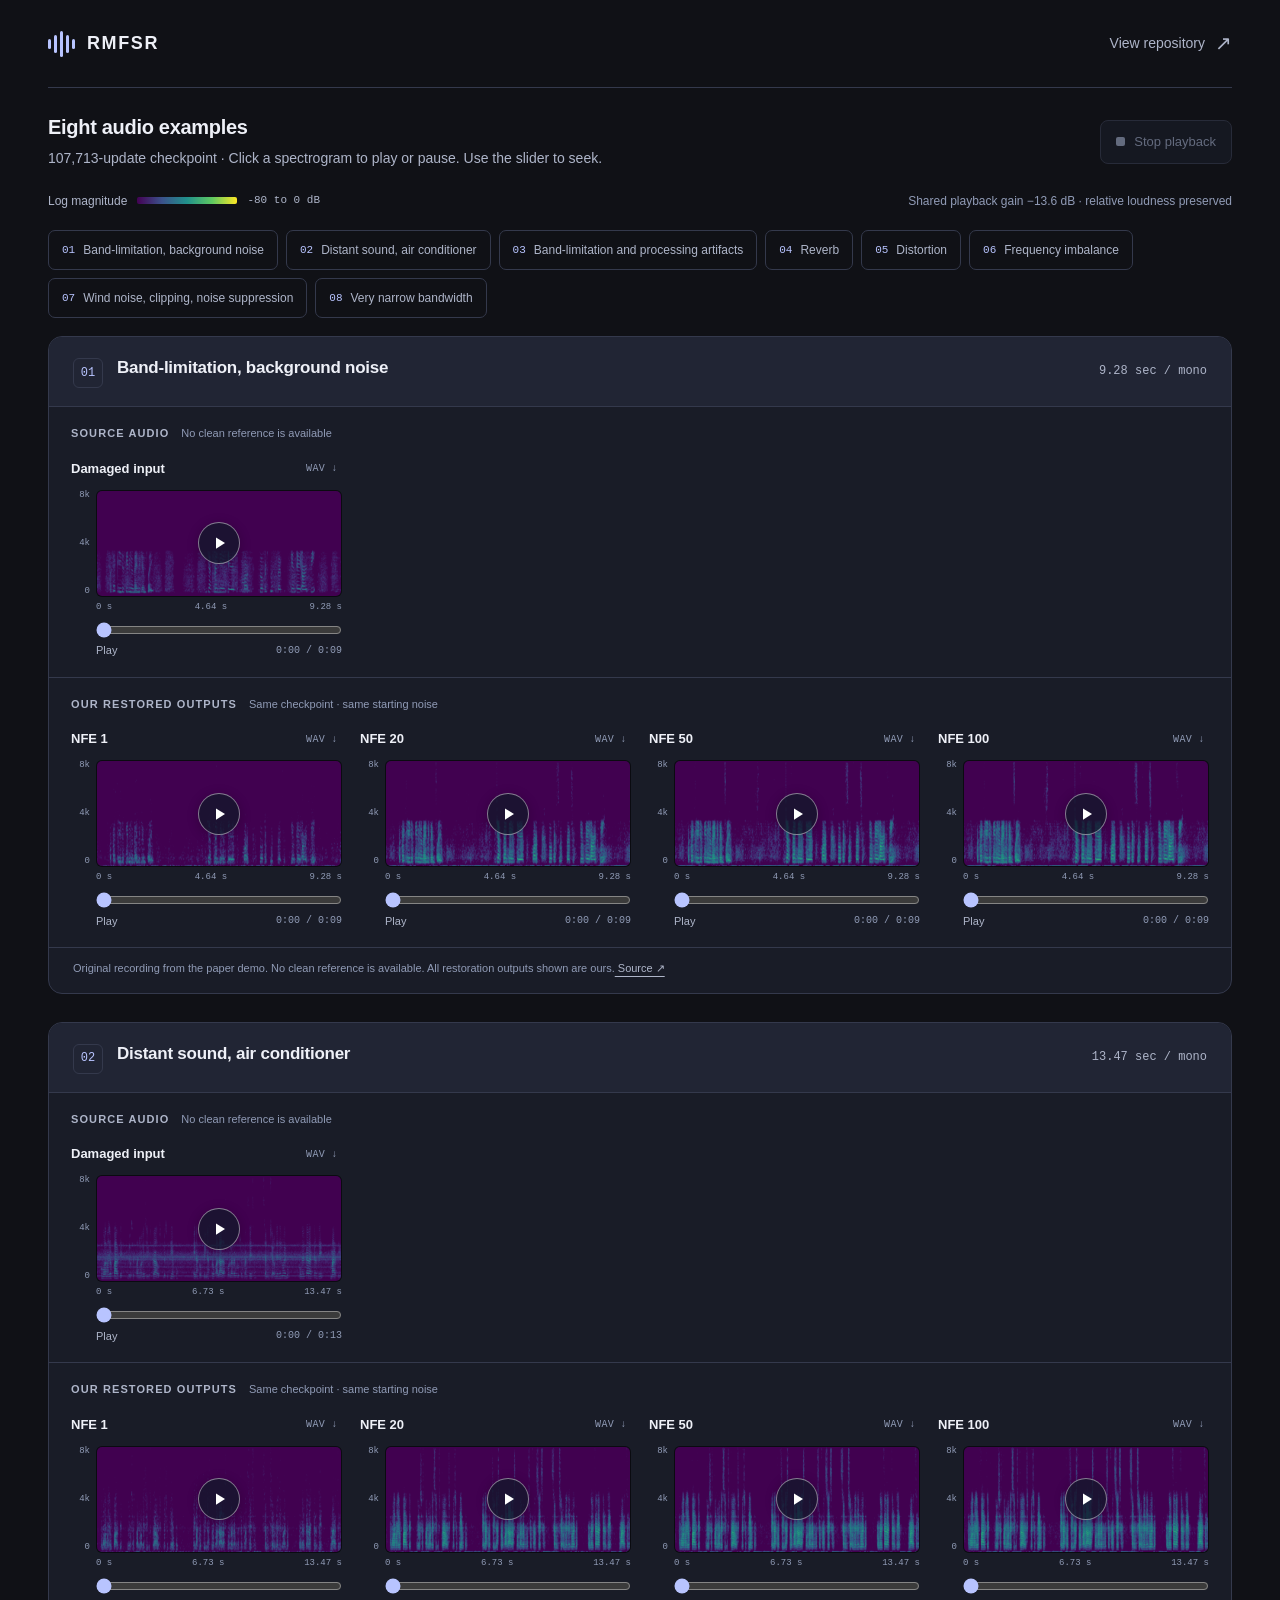
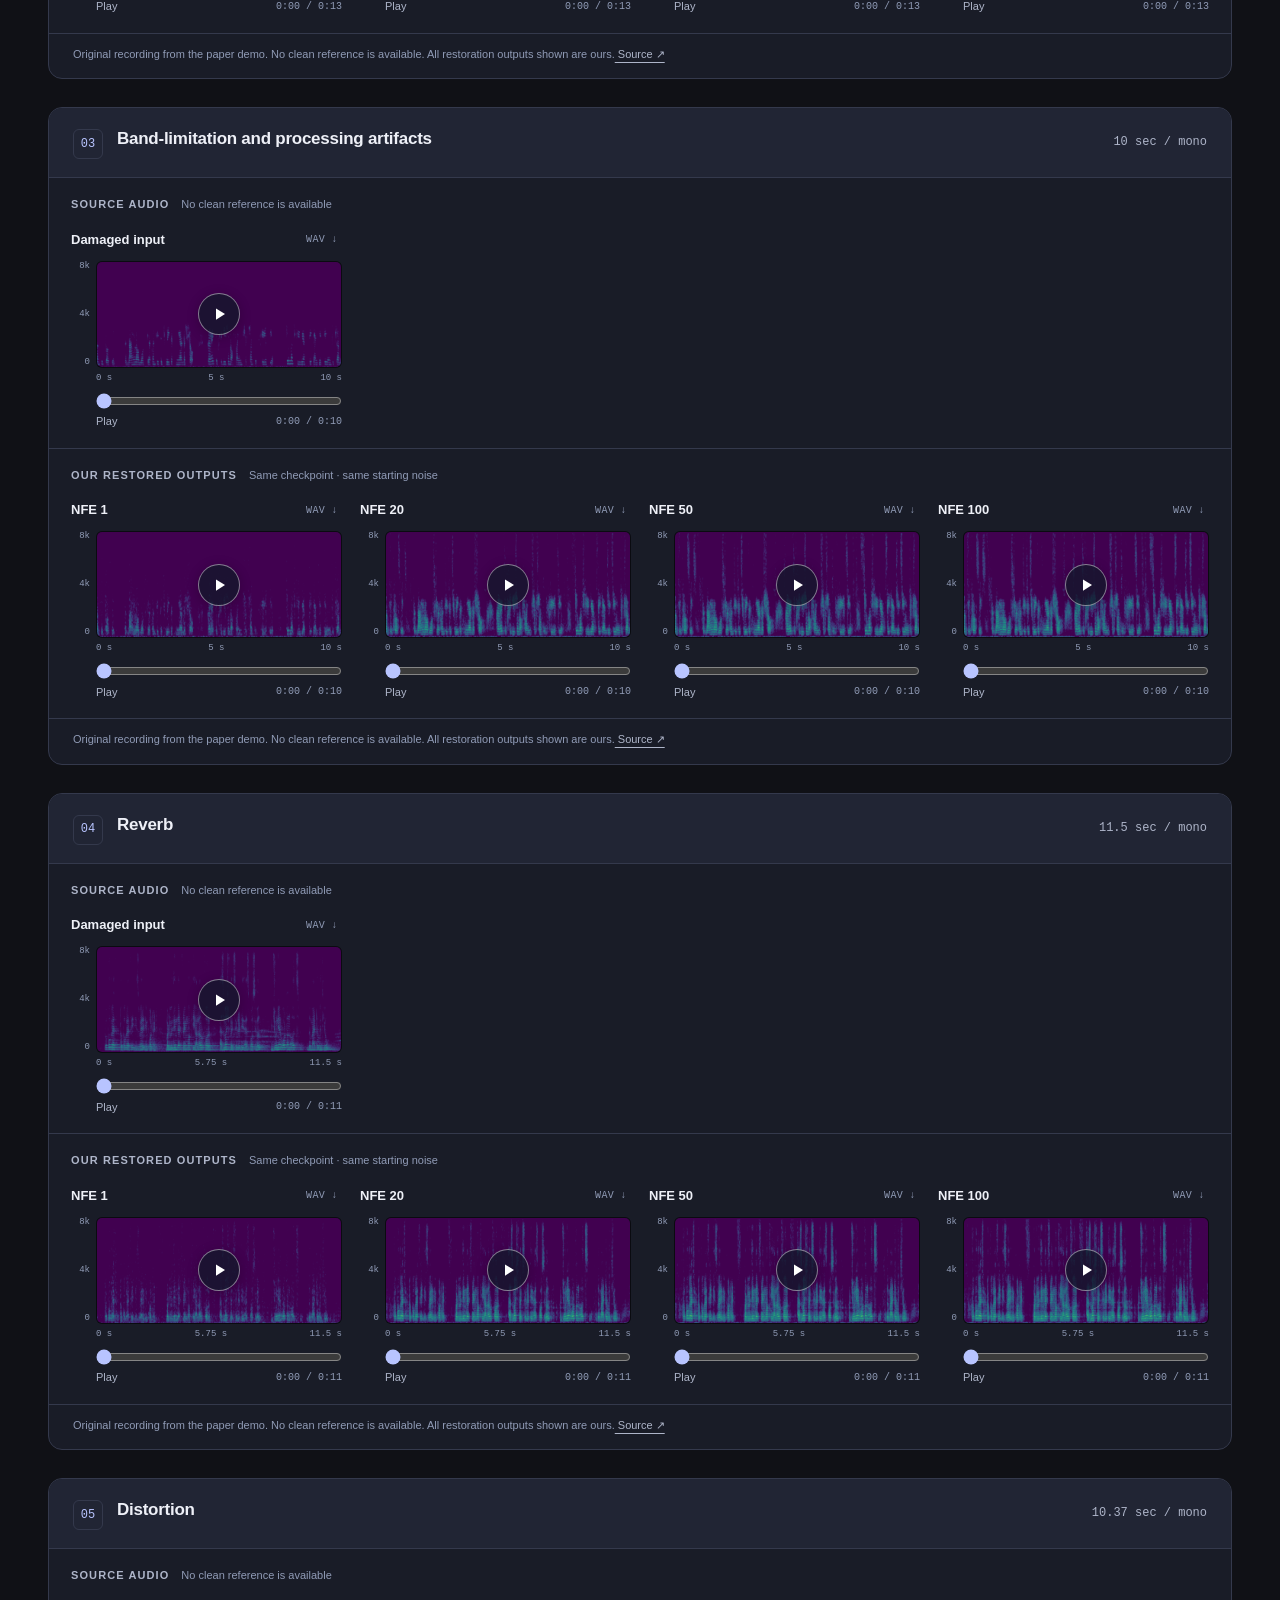
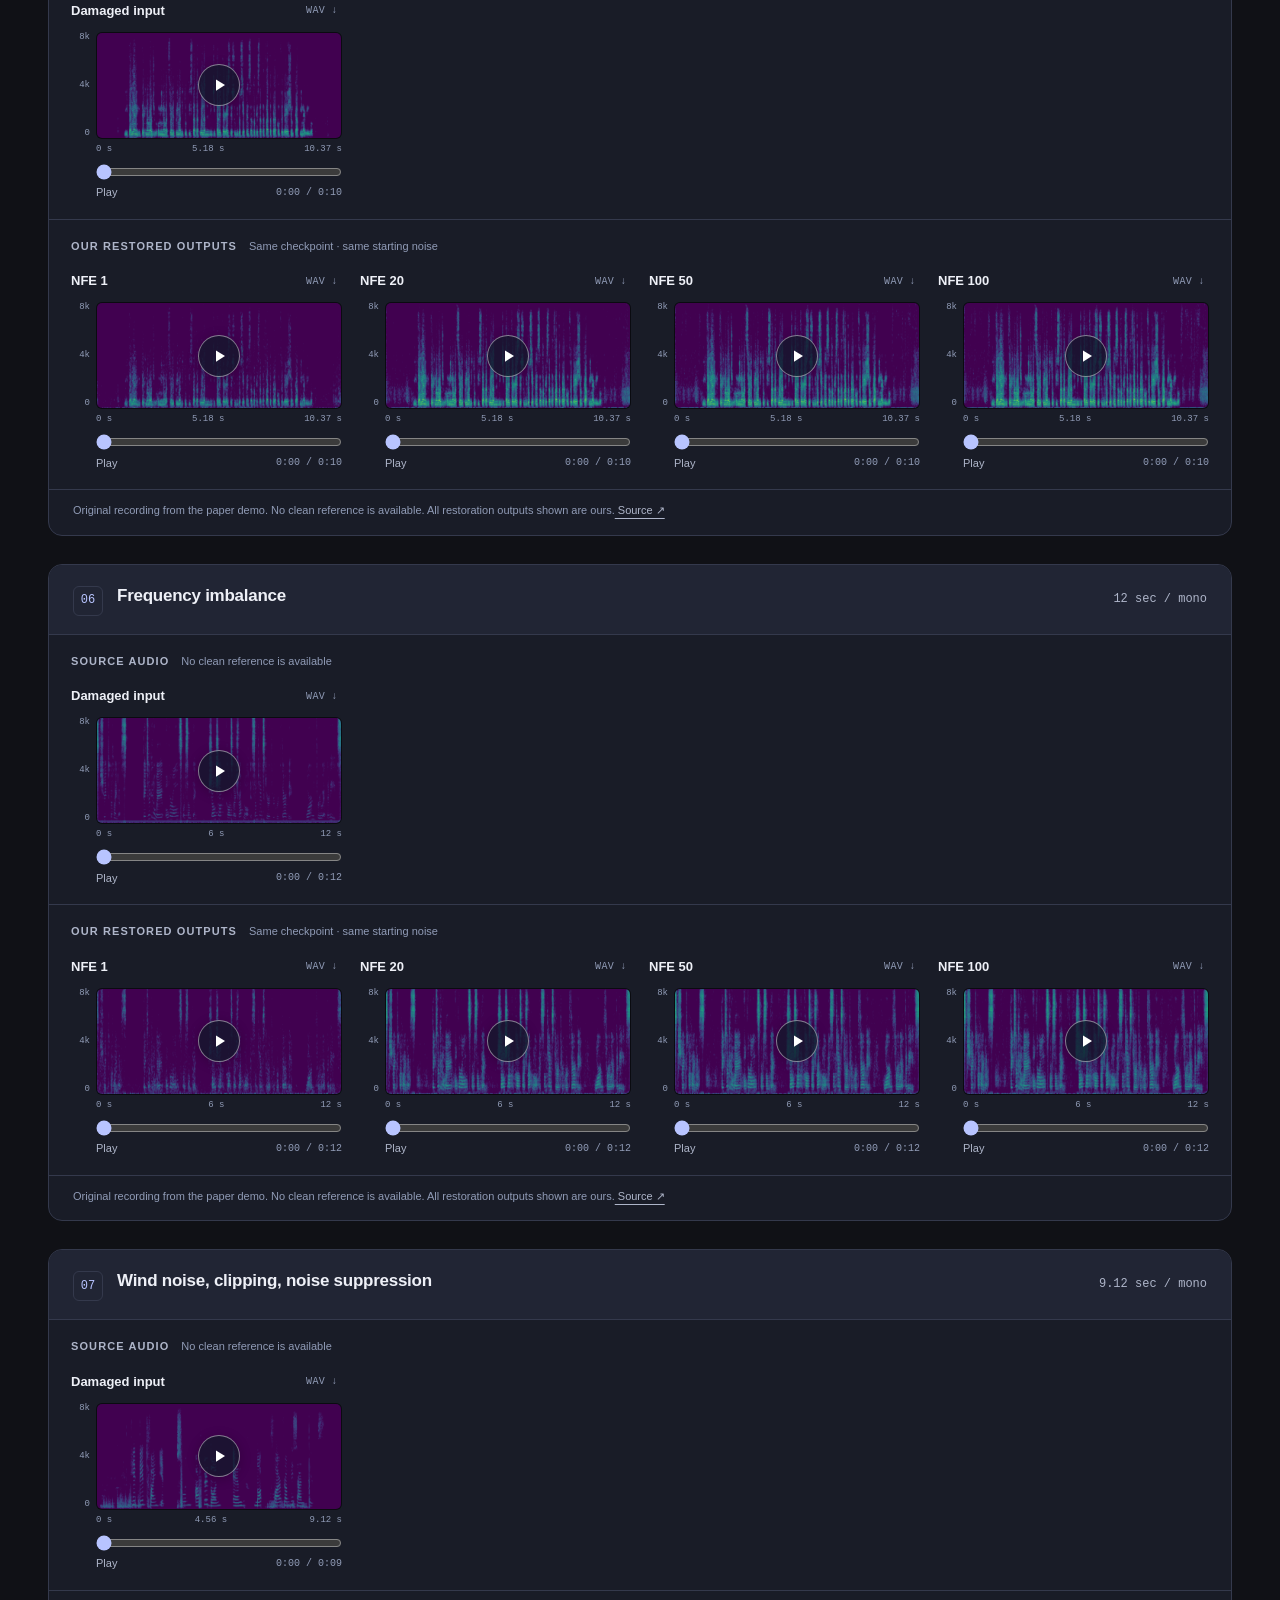
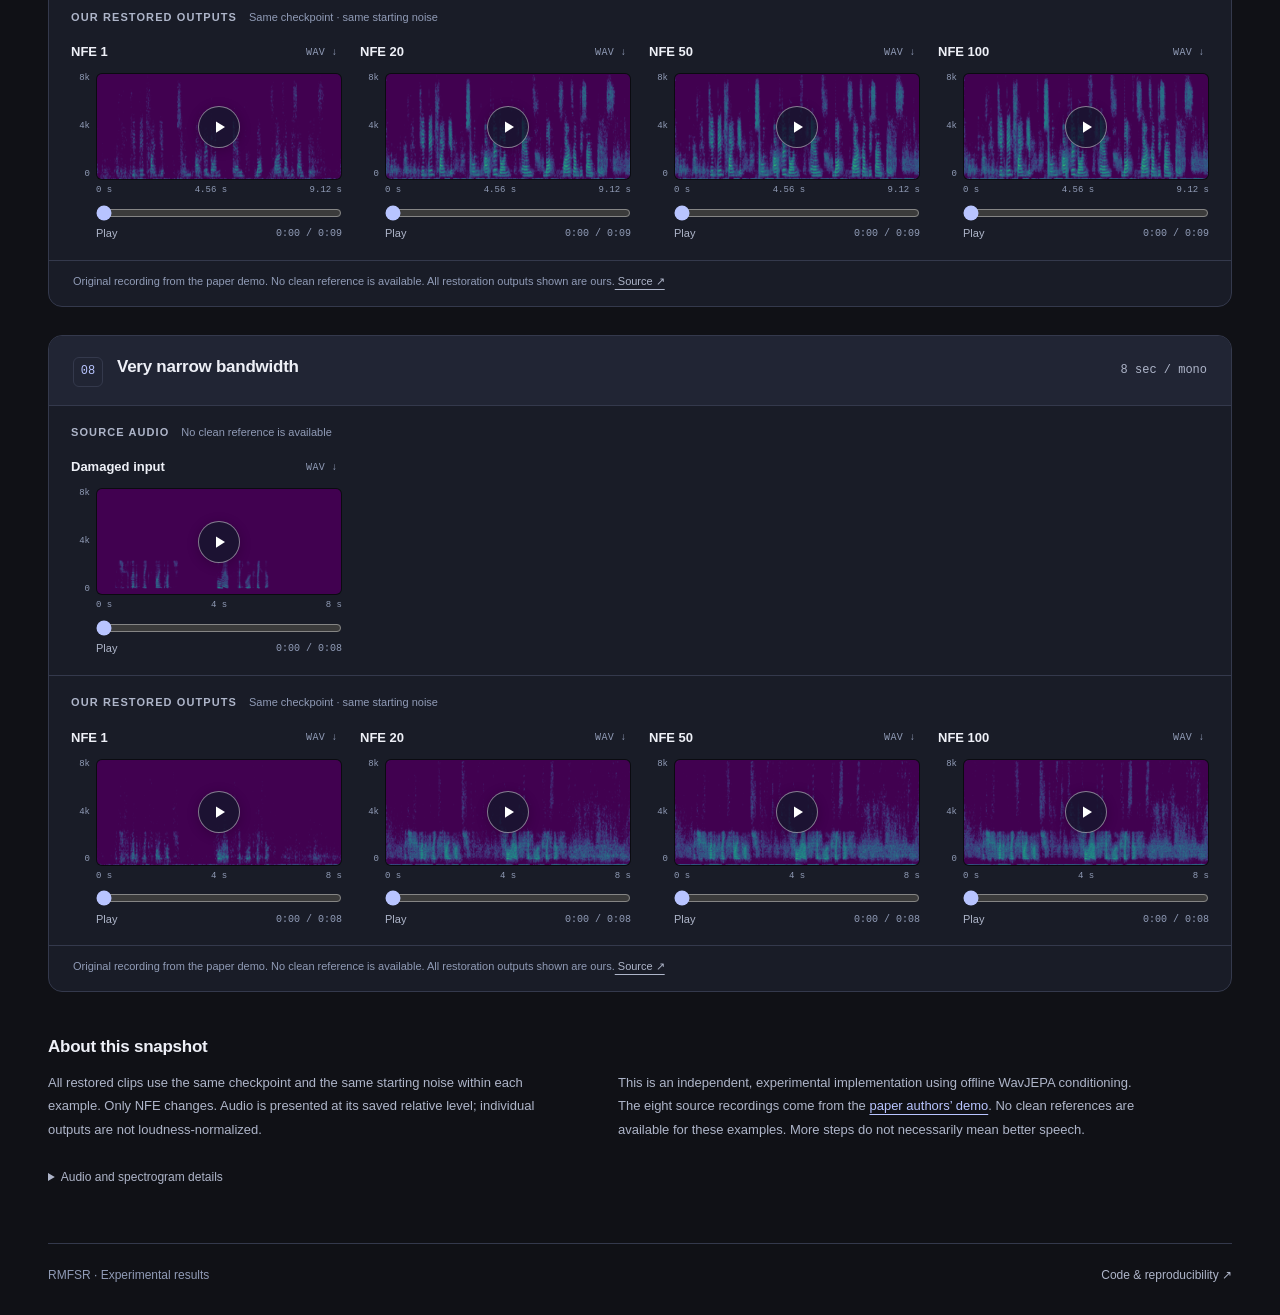
==== commit 2ce23406: "Refresh listening gallery from 107713-update production checkpoint" ====
--- a/docs/index.html
+++ b/docs/index.html
@@ -4,11 +4,11 @@
     <meta charset="utf-8">
     <meta name="viewport" content="width=device-width, initial-scale=1">
     <meta name="color-scheme" content="dark">
-    <meta name="description" content="Listen to our 85,000-update RMFSR checkpoint on eight recordings from the paper's demo. Explore audio and log-magnitude spectrograms at NFE 1, 20, 50, and 100.">
+    <meta name="description" content="Listen to our 107,713-update RMFSR checkpoint on eight recordings from the paper's demo. Explore audio and log-magnitude spectrograms at NFE 1, 20, 50, and 100.">
     <meta name="theme-color" content="#101116">
     <title>RMFSR · Listening results</title>
     <link rel="stylesheet" href="styles.css?v=intro-removed-20261017">
-    <script src="app.js?v=intro-removed-20261017" defer></script>
+    <script src="app.js?v=snapshot-107713-20261018" defer></script>
   </head>
   <body>
     <a class="skip-link" href="#results">Skip to audio results</a>
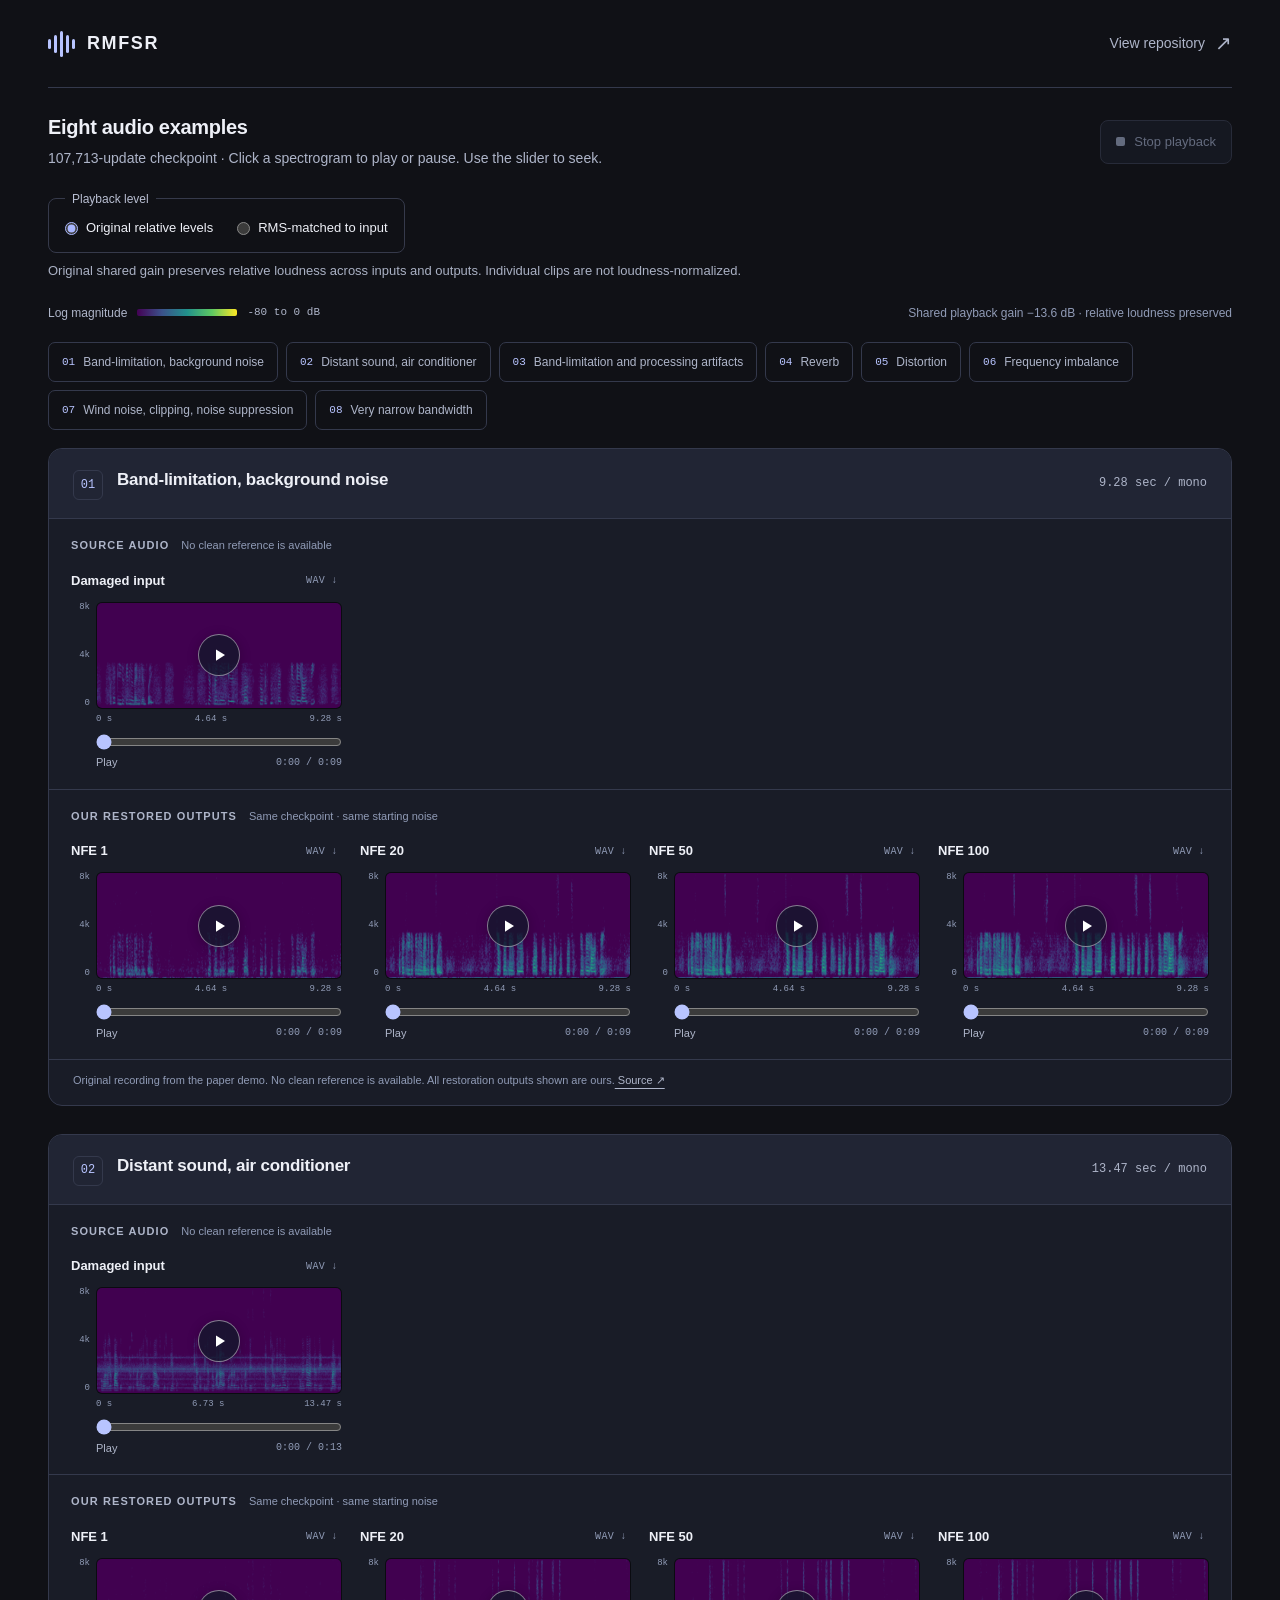
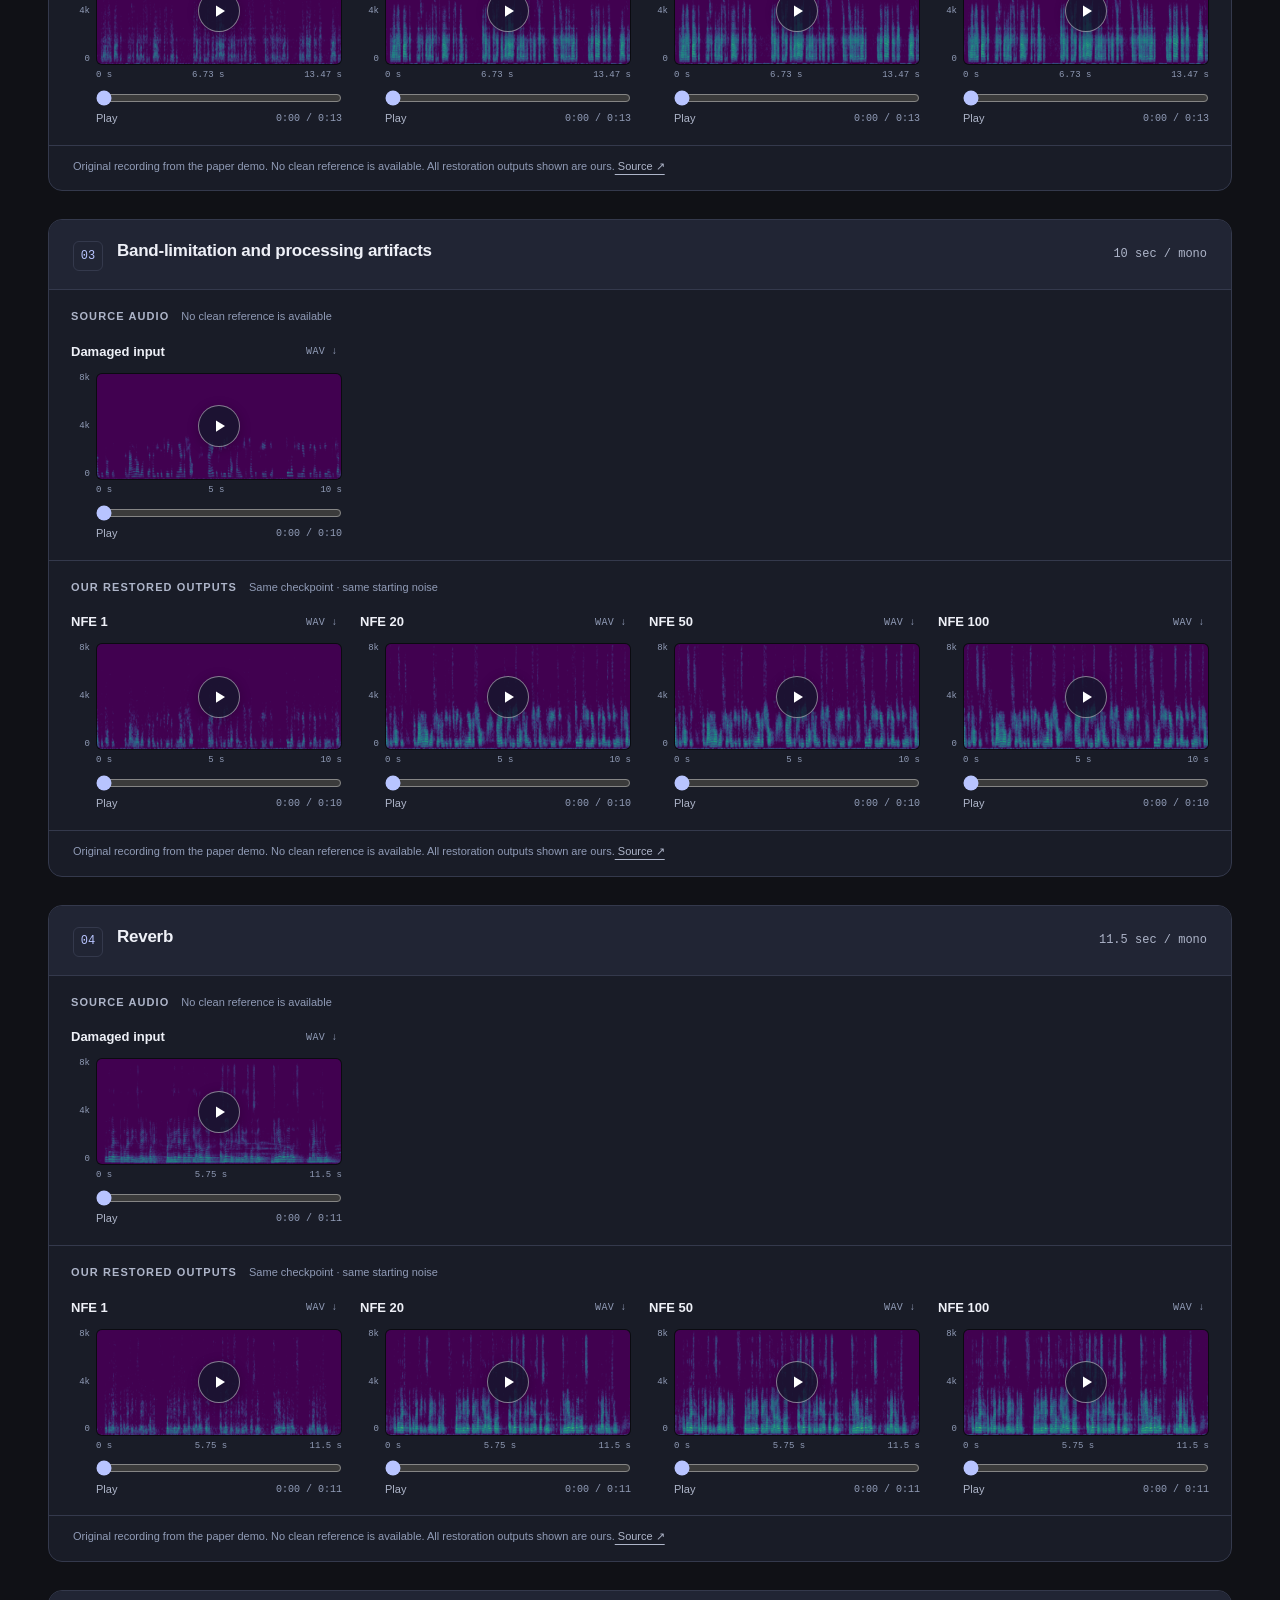
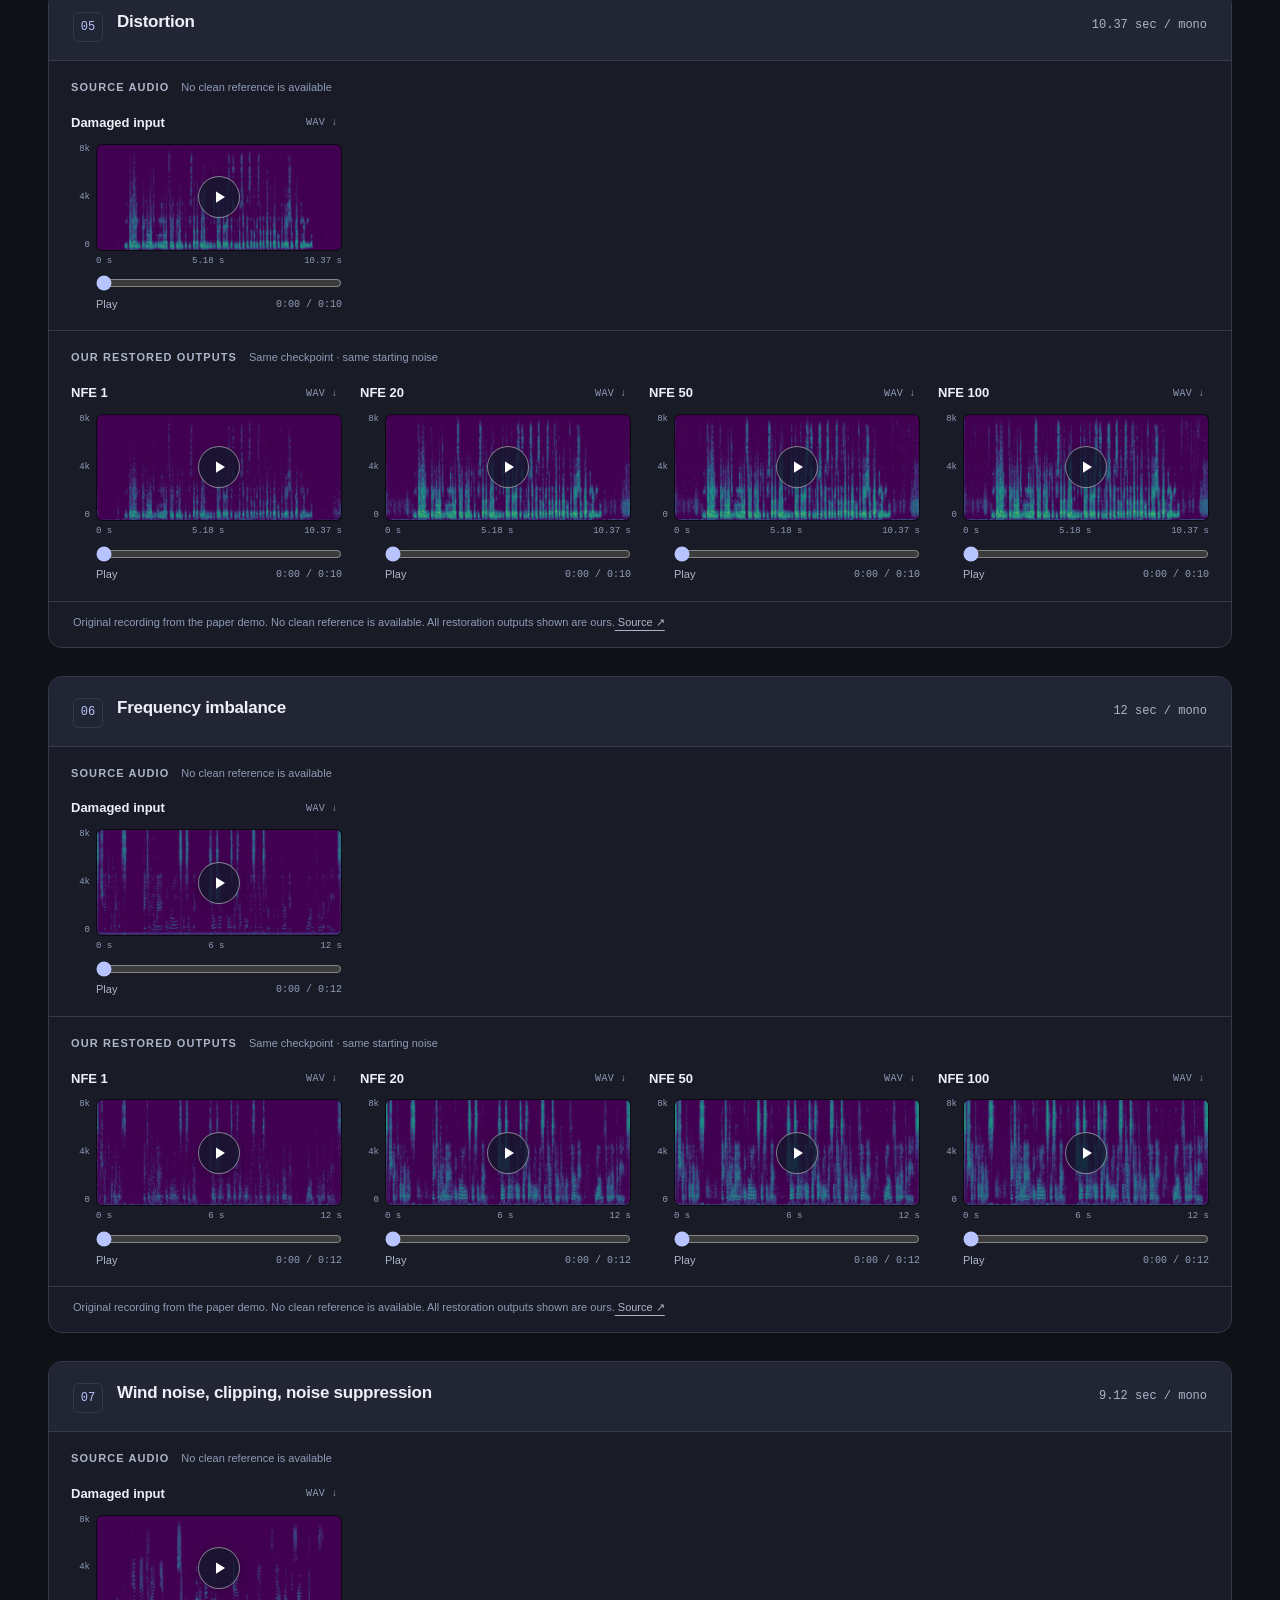
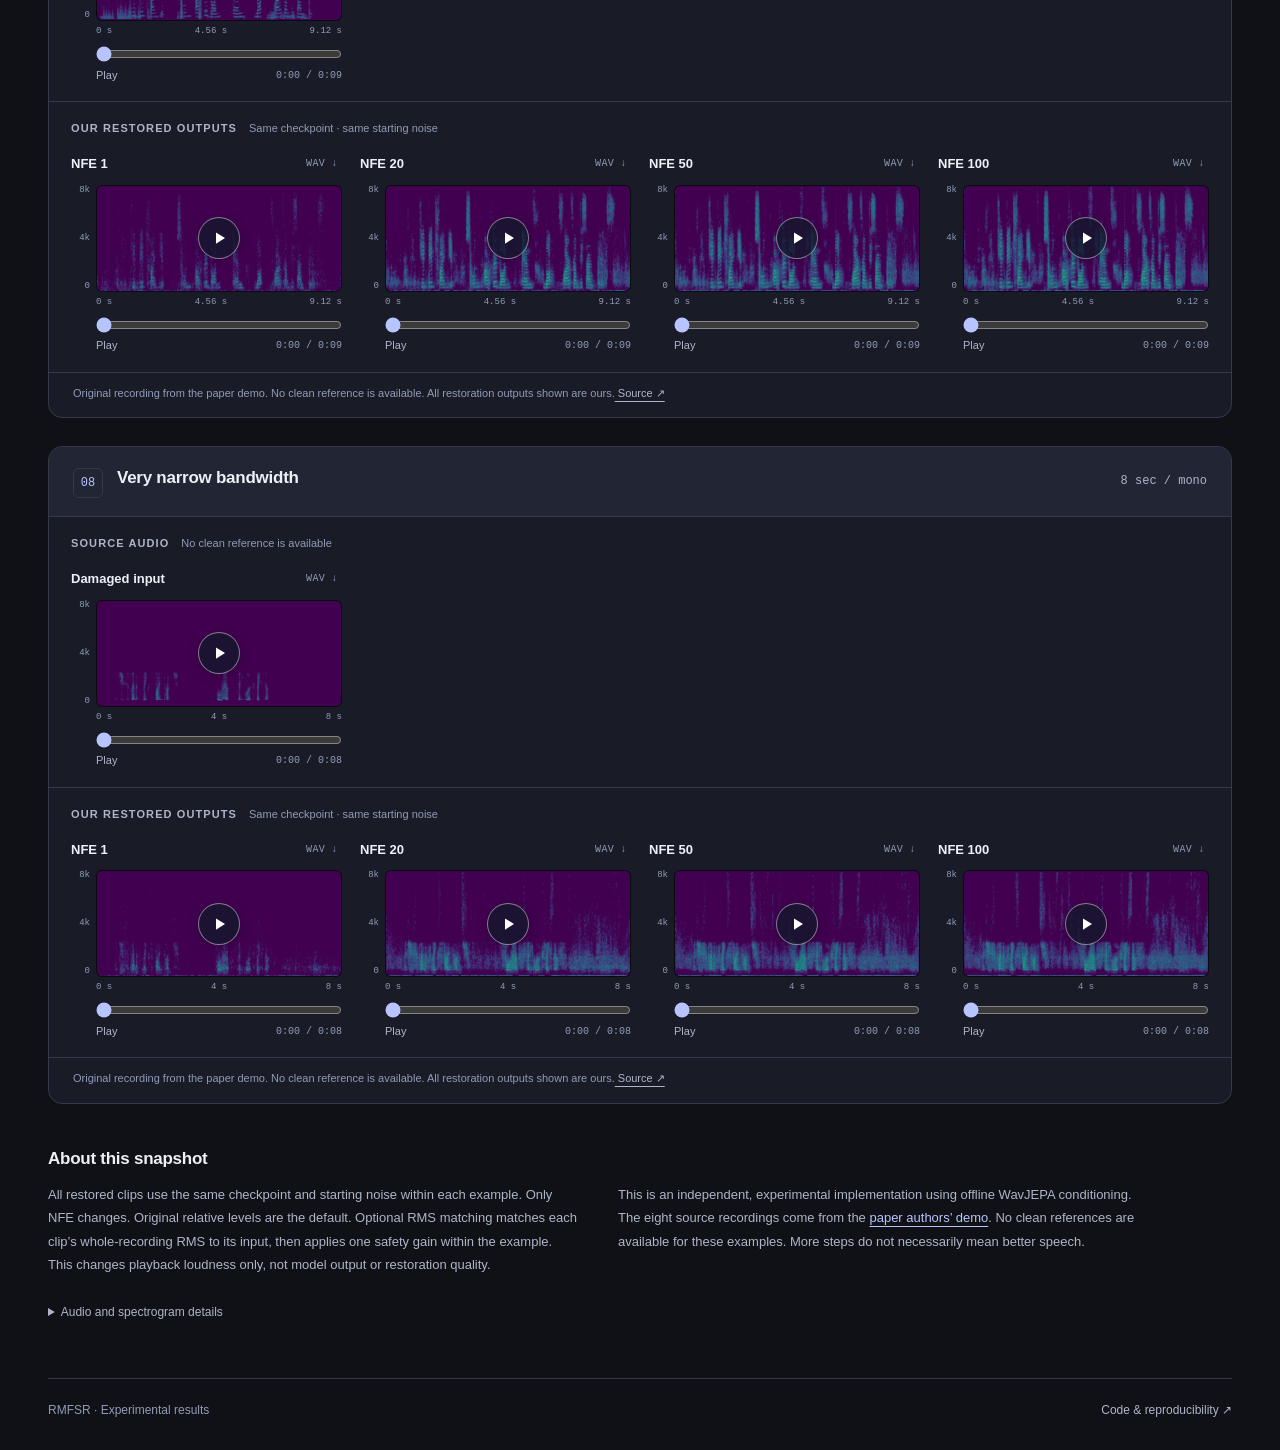
==== commit 0c250f40: "Add optional RMS-matched playback to eight-example gallery" ====
--- a/docs/index.html
+++ b/docs/index.html
@@ -8,7 +8,9 @@
     <meta name="theme-color" content="#101116">
     <title>RMFSR · Listening results</title>
     <link rel="stylesheet" href="styles.css?v=intro-removed-20261017">
-    <script src="app.js?v=snapshot-107713-20261018" defer></script>
+    <link rel="stylesheet" href="playback-mode.css?v=rms-matched-20261018">
+    <script src="playback-mode.js?v=rms-matched-20261018" defer></script>
+    <script src="app.js?v=rms-matched-107713-20261018" defer></script>
   </head>
   <body>
     <a class="skip-link" href="#results">Skip to audio results</a>
@@ -27,6 +29,12 @@
             </div>
             <button class="stop-button" id="stop-all" type="button" disabled><span class="stop-symbol" aria-hidden="true"></span>Stop playback</button>
           </div>
+          <fieldset class="playback-mode" id="playback-mode" aria-describedby="playback-mode-note" disabled>
+            <legend>Playback level</legend>
+            <label><input type="radio" name="playback-mode" value="original" checked>Original relative levels</label>
+            <label><input type="radio" name="playback-mode" value="matched">RMS-matched to input</label>
+          </fieldset>
+          <p class="playback-mode-note" id="playback-mode-note">Original shared gain preserves relative loudness. RMS matching changes playback gain only, not the restoration.</p>
           <div class="legend-row">
             <div class="spectral-legend" aria-label="Spectrogram color scale">
               <span>Log magnitude</span>
@@ -45,7 +53,7 @@
         <section class="about-results" aria-labelledby="about-title">
           <h2 id="about-title">About this snapshot</h2>
           <div class="about-columns">
-            <p>All restored clips use the same checkpoint and the same starting noise within each example. Only NFE changes. Audio is presented at its saved relative level; individual outputs are not loudness-normalized.</p>
+            <p>All restored clips use the same checkpoint and starting noise within each example. Only NFE changes. Original relative levels are the default. Optional RMS matching matches each clip’s whole-recording RMS to its input, then applies one safety gain within the example. This changes playback loudness only, not model output or restoration quality.</p>
             <p>This is an independent, experimental implementation using offline WavJEPA conditioning. The eight source recordings come from the <a href="https://sebraun-msr.github.io/realtimemeanflowspeechrestoration/">paper authors’ demo</a>. No clean references are available for these examples. More steps do not necessarily mean better speech.</p>
           </div>
           <details class="technical-details">
--- a/docs/playback-mode.css
+++ b/docs/playback-mode.css
@@ -0,0 +1,18 @@
+.playback-mode {
+  display: flex;
+  flex-wrap: wrap;
+  gap: 12px 24px;
+  width: fit-content;
+  margin: 20px 0 8px;
+  padding: 10px 16px 14px;
+  border: 1px solid #363a4b;
+  border-radius: 8px;
+}
+.playback-mode legend { padding: 0 7px; color: #b9bfd2; font-size: 12px; }
+.playback-mode label { display: flex; align-items: center; gap: 8px; font-size: 13px; cursor: pointer; }
+.playback-mode input { margin: 0; accent-color: #a9b7ff; }
+.playback-mode input:focus-visible { outline: 2px solid #c1caff; outline-offset: 4px; }
+.playback-mode:disabled, .playback-mode label:has(input:disabled) { opacity: .65; cursor: default; }
+.playback-mode-note { max-width: 900px; margin: 8px 0 18px; color: #aab1c4; font-size: 13px; line-height: 1.55; }
+.spectrogram-button img[hidden] { display: none; }
+@media (max-width: 600px) { .playback-mode { gap: 12px; flex-direction: column; width: 100%; } }
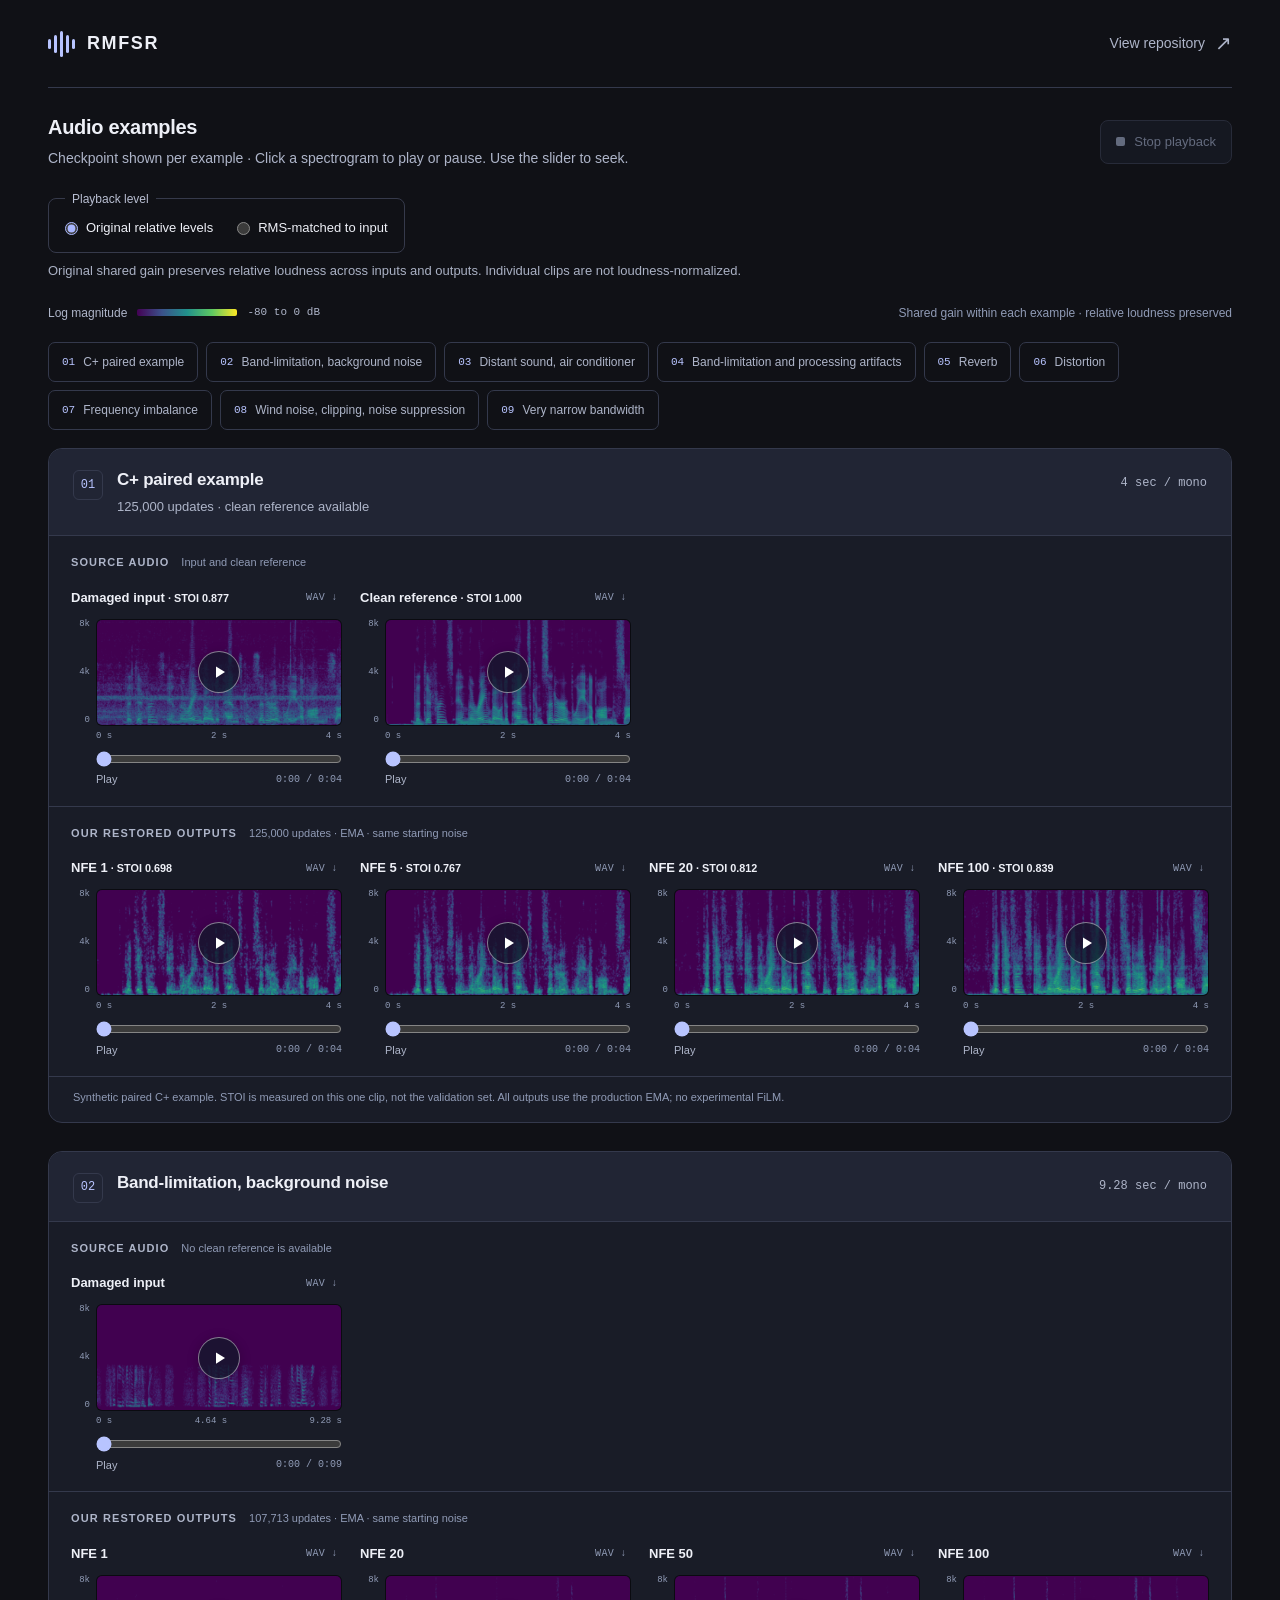
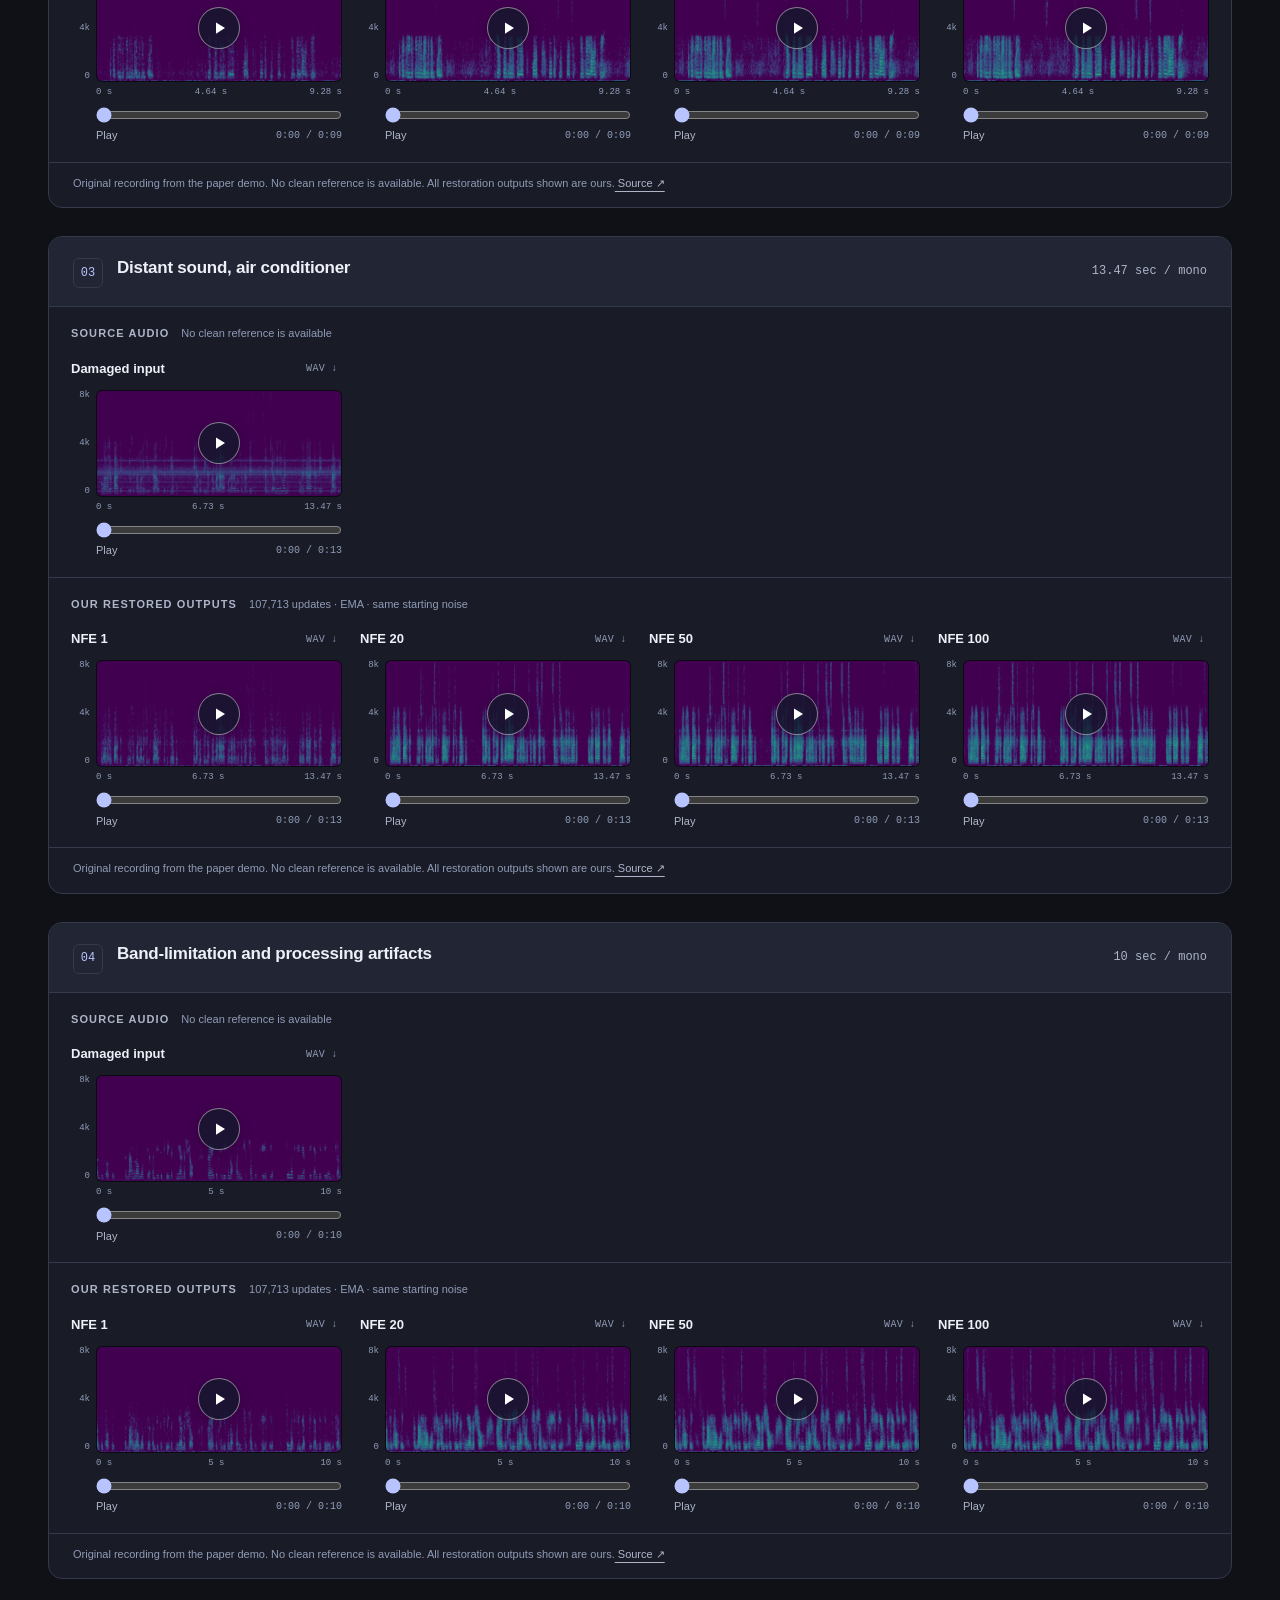
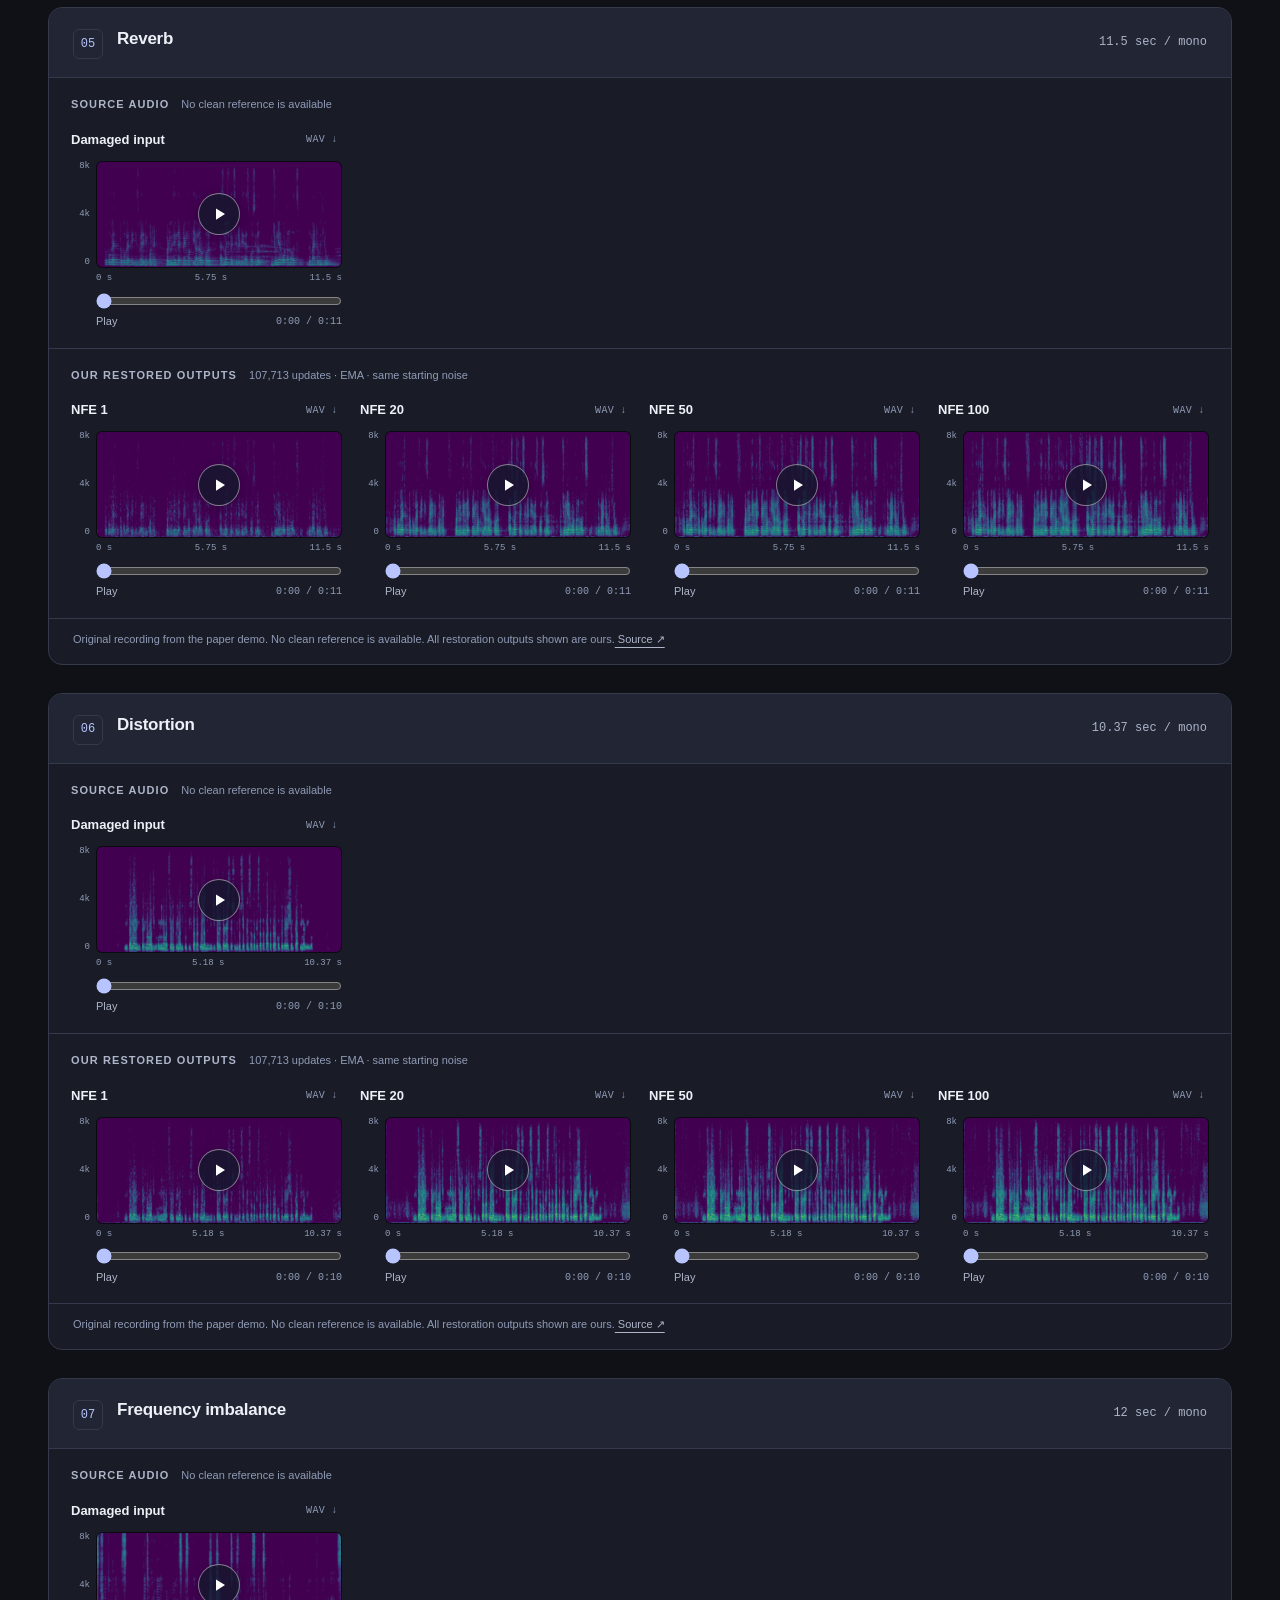
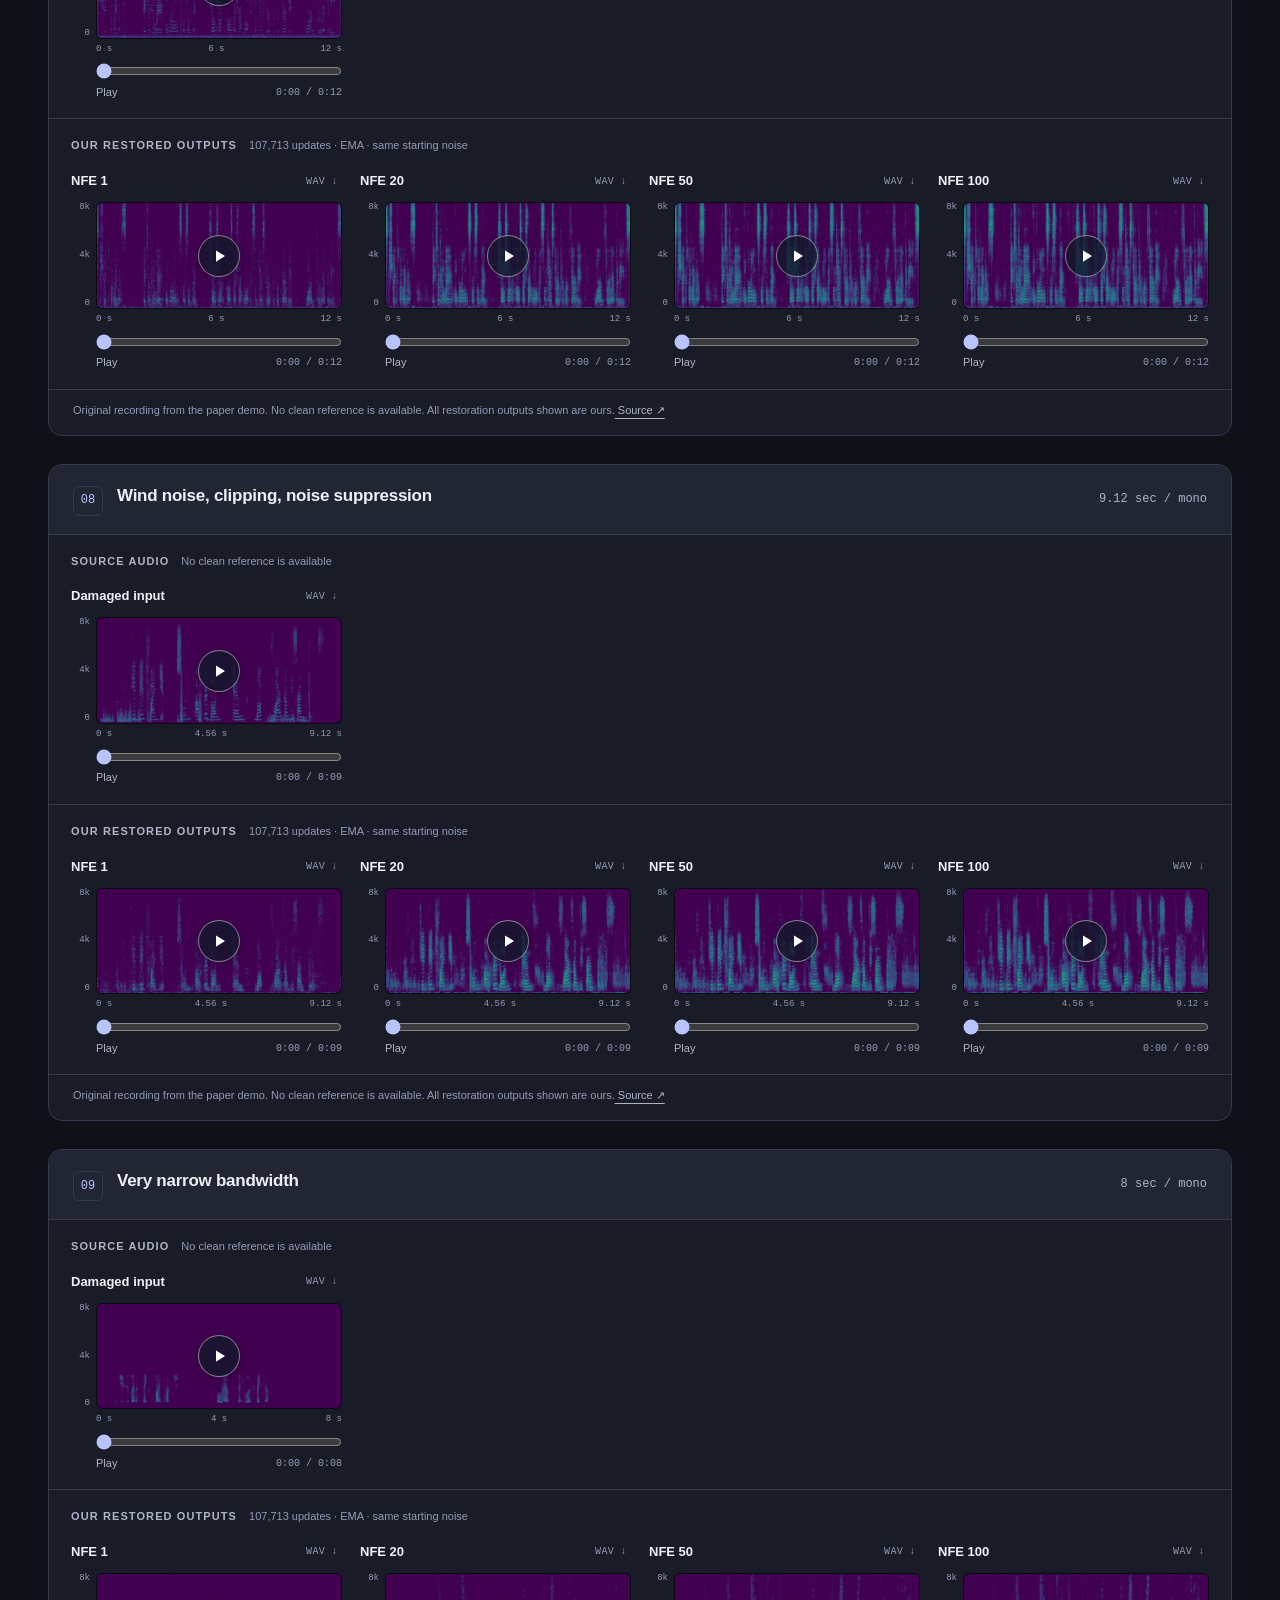
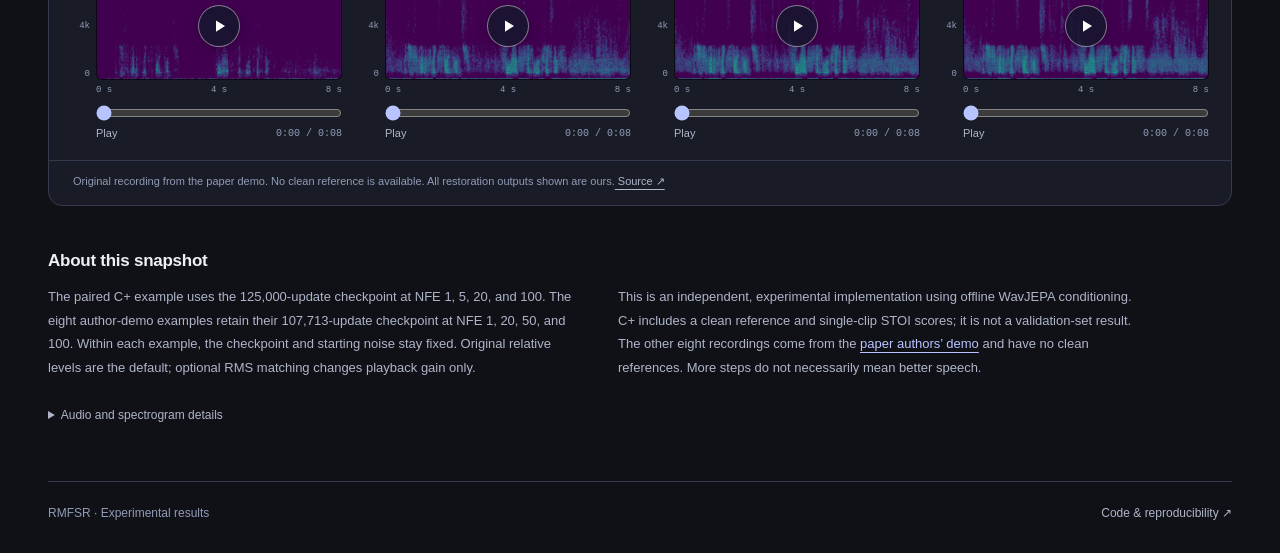
==== commit d0fcf6f3: "Add 125k C+ listening demo with NFE 1 5 20 and 100" ====
--- a/docs/index.html
+++ b/docs/index.html
@@ -4,13 +4,13 @@
     <meta charset="utf-8">
     <meta name="viewport" content="width=device-width, initial-scale=1">
     <meta name="color-scheme" content="dark">
-    <meta name="description" content="Listen to our 107,713-update RMFSR checkpoint on eight recordings from the paper's demo. Explore audio and log-magnitude spectrograms at NFE 1, 20, 50, and 100.">
+    <meta name="description" content="Hear the 125,000-update C+ comparison at NFE 1, 5, 20, and 100 alongside its clean reference, plus eight saved author-demo examples from our 107,713-update checkpoint.">
     <meta name="theme-color" content="#101116">
     <title>RMFSR · Listening results</title>
     <link rel="stylesheet" href="styles.css?v=intro-removed-20261017">
     <link rel="stylesheet" href="playback-mode.css?v=rms-matched-20261018">
     <script src="playback-mode.js?v=rms-matched-20261018" defer></script>
-    <script src="app.js?v=rms-matched-107713-20261018" defer></script>
+    <script src="app.js?v=cplus-125000-20261018" defer></script>
   </head>
   <body>
     <a class="skip-link" href="#results">Skip to audio results</a>
@@ -24,7 +24,7 @@
         <section class="listening-section" id="results" aria-labelledby="results-title">
           <div class="section-toolbar">
             <div>
-              <h1 id="results-title">Eight audio examples</h1>
+              <h1 id="results-title">Audio examples</h1>
               <p class="section-helper">Click a spectrogram to play or pause. Use the slider to seek.</p>
             </div>
             <button class="stop-button" id="stop-all" type="button" disabled><span class="stop-symbol" aria-hidden="true"></span>Stop playback</button>
@@ -53,8 +53,8 @@
         <section class="about-results" aria-labelledby="about-title">
           <h2 id="about-title">About this snapshot</h2>
           <div class="about-columns">
-            <p>All restored clips use the same checkpoint and starting noise within each example. Only NFE changes. Original relative levels are the default. Optional RMS matching matches each clip’s whole-recording RMS to its input, then applies one safety gain within the example. This changes playback loudness only, not model output or restoration quality.</p>
-            <p>This is an independent, experimental implementation using offline WavJEPA conditioning. The eight source recordings come from the <a href="https://sebraun-msr.github.io/realtimemeanflowspeechrestoration/">paper authors’ demo</a>. No clean references are available for these examples. More steps do not necessarily mean better speech.</p>
+            <p>The paired C+ example uses the 125,000-update checkpoint at NFE 1, 5, 20, and 100. The eight author-demo examples retain their 107,713-update checkpoint at NFE 1, 20, 50, and 100. Within each example, the checkpoint and starting noise stay fixed. Original relative levels are the default; optional RMS matching changes playback gain only.</p>
+            <p>This is an independent, experimental implementation using offline WavJEPA conditioning. C+ includes a clean reference and single-clip STOI scores; it is not a validation-set result. The other eight recordings come from the <a href="https://sebraun-msr.github.io/realtimemeanflowspeechrestoration/">paper authors’ demo</a> and have no clean references. More steps do not necessarily mean better speech.</p>
           </div>
           <details class="technical-details">
             <summary>Audio and spectrogram details</summary>
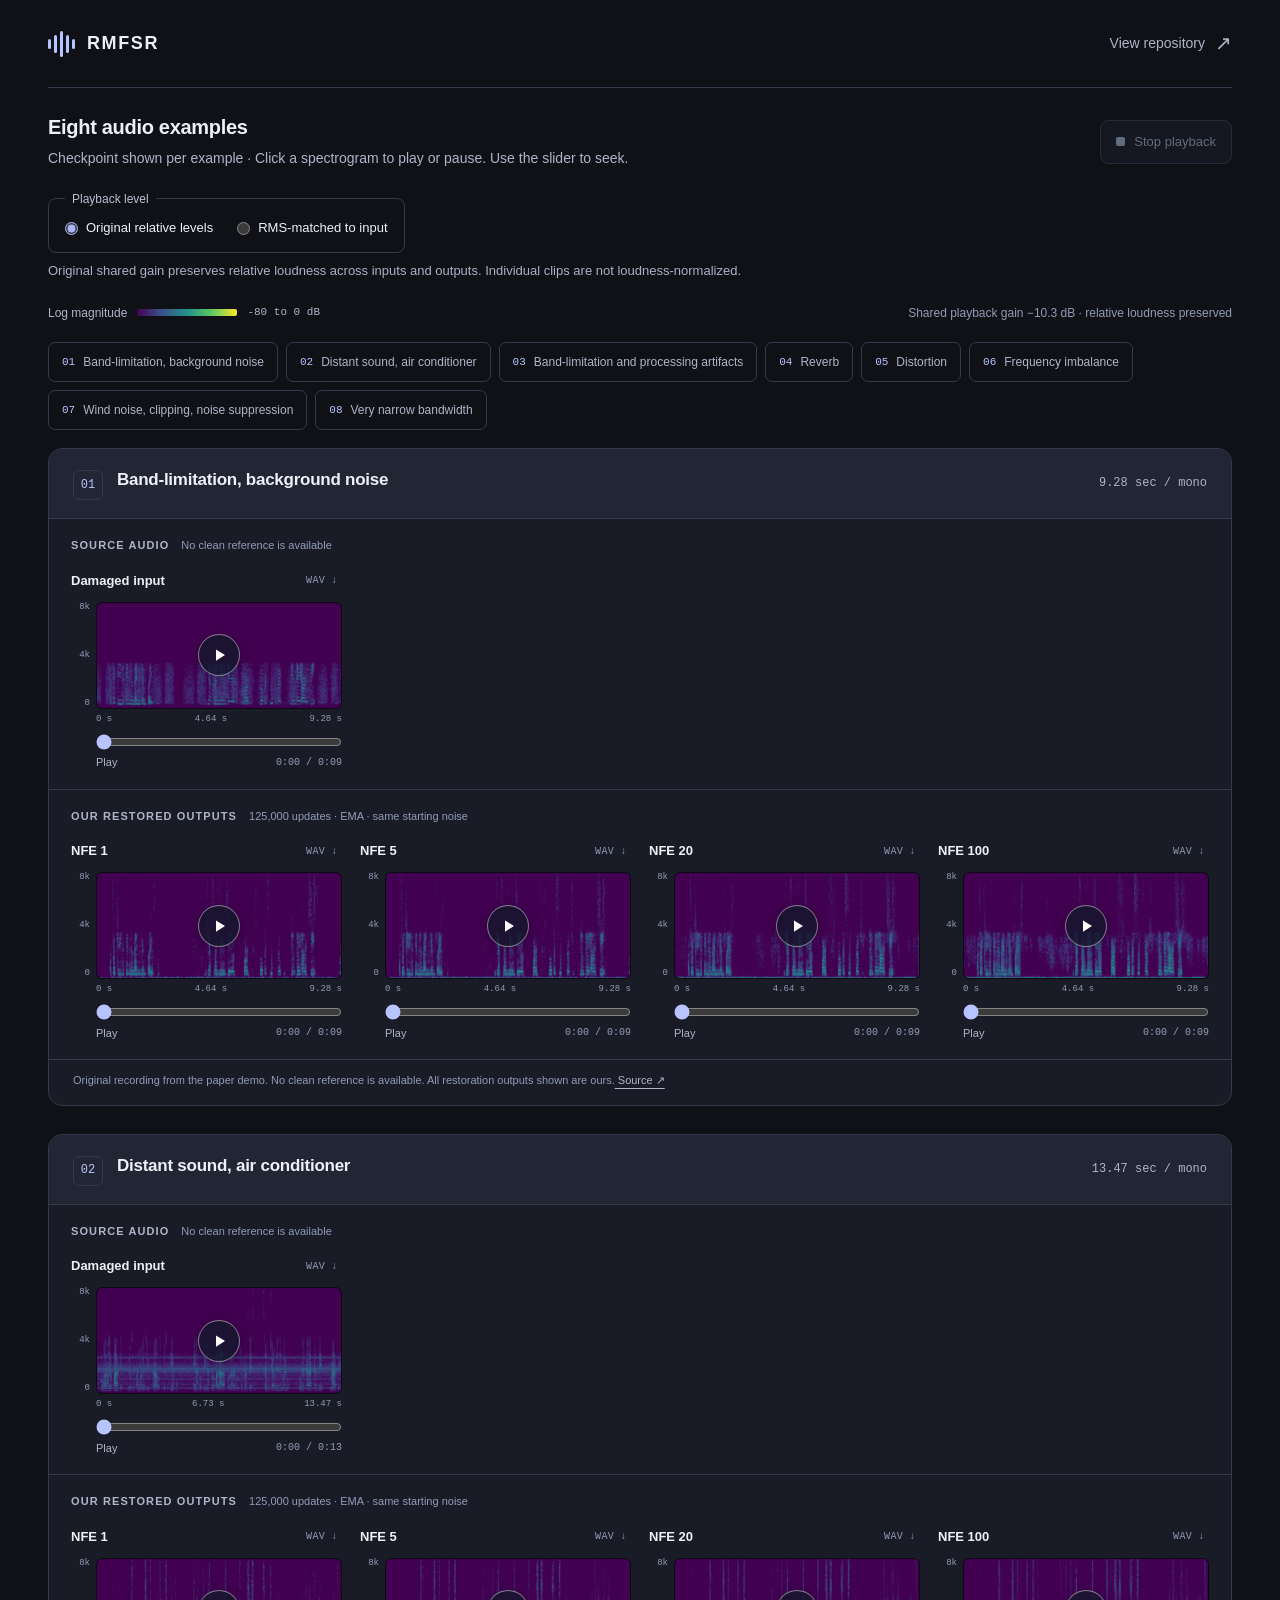
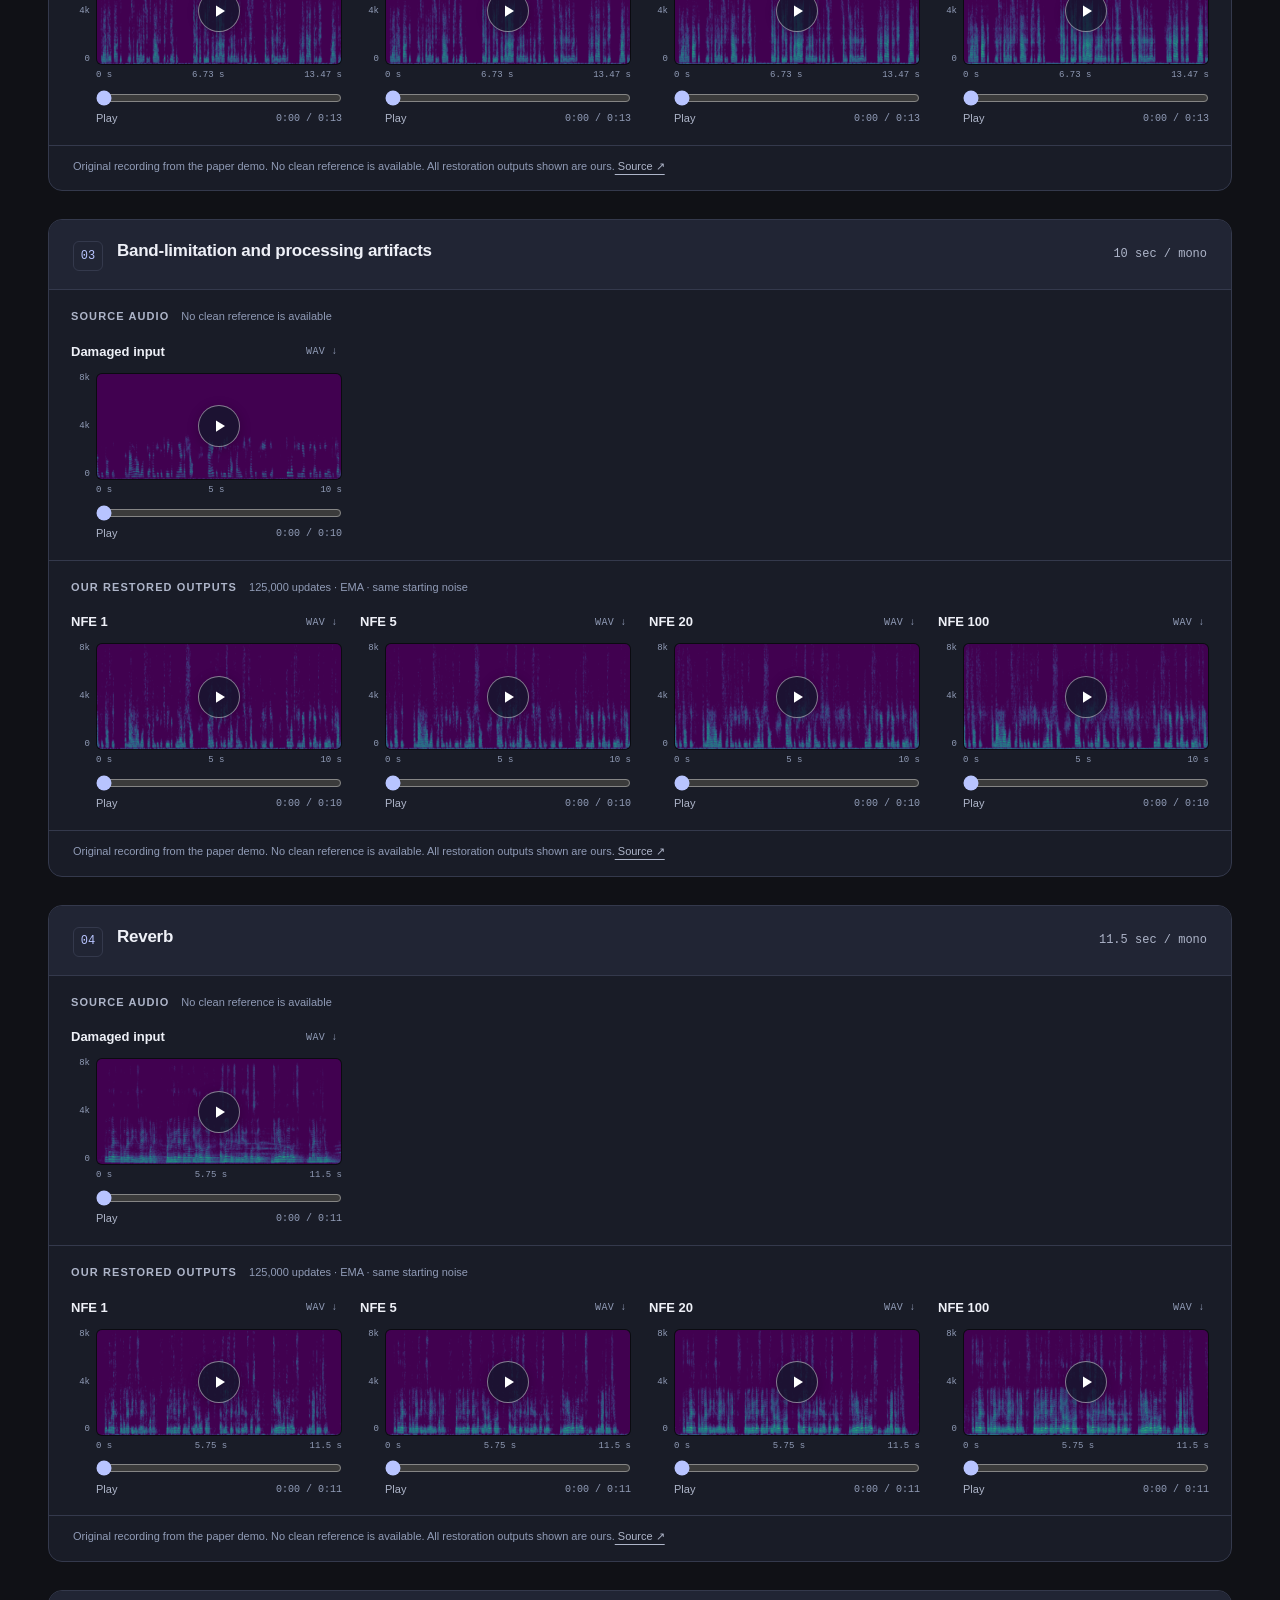
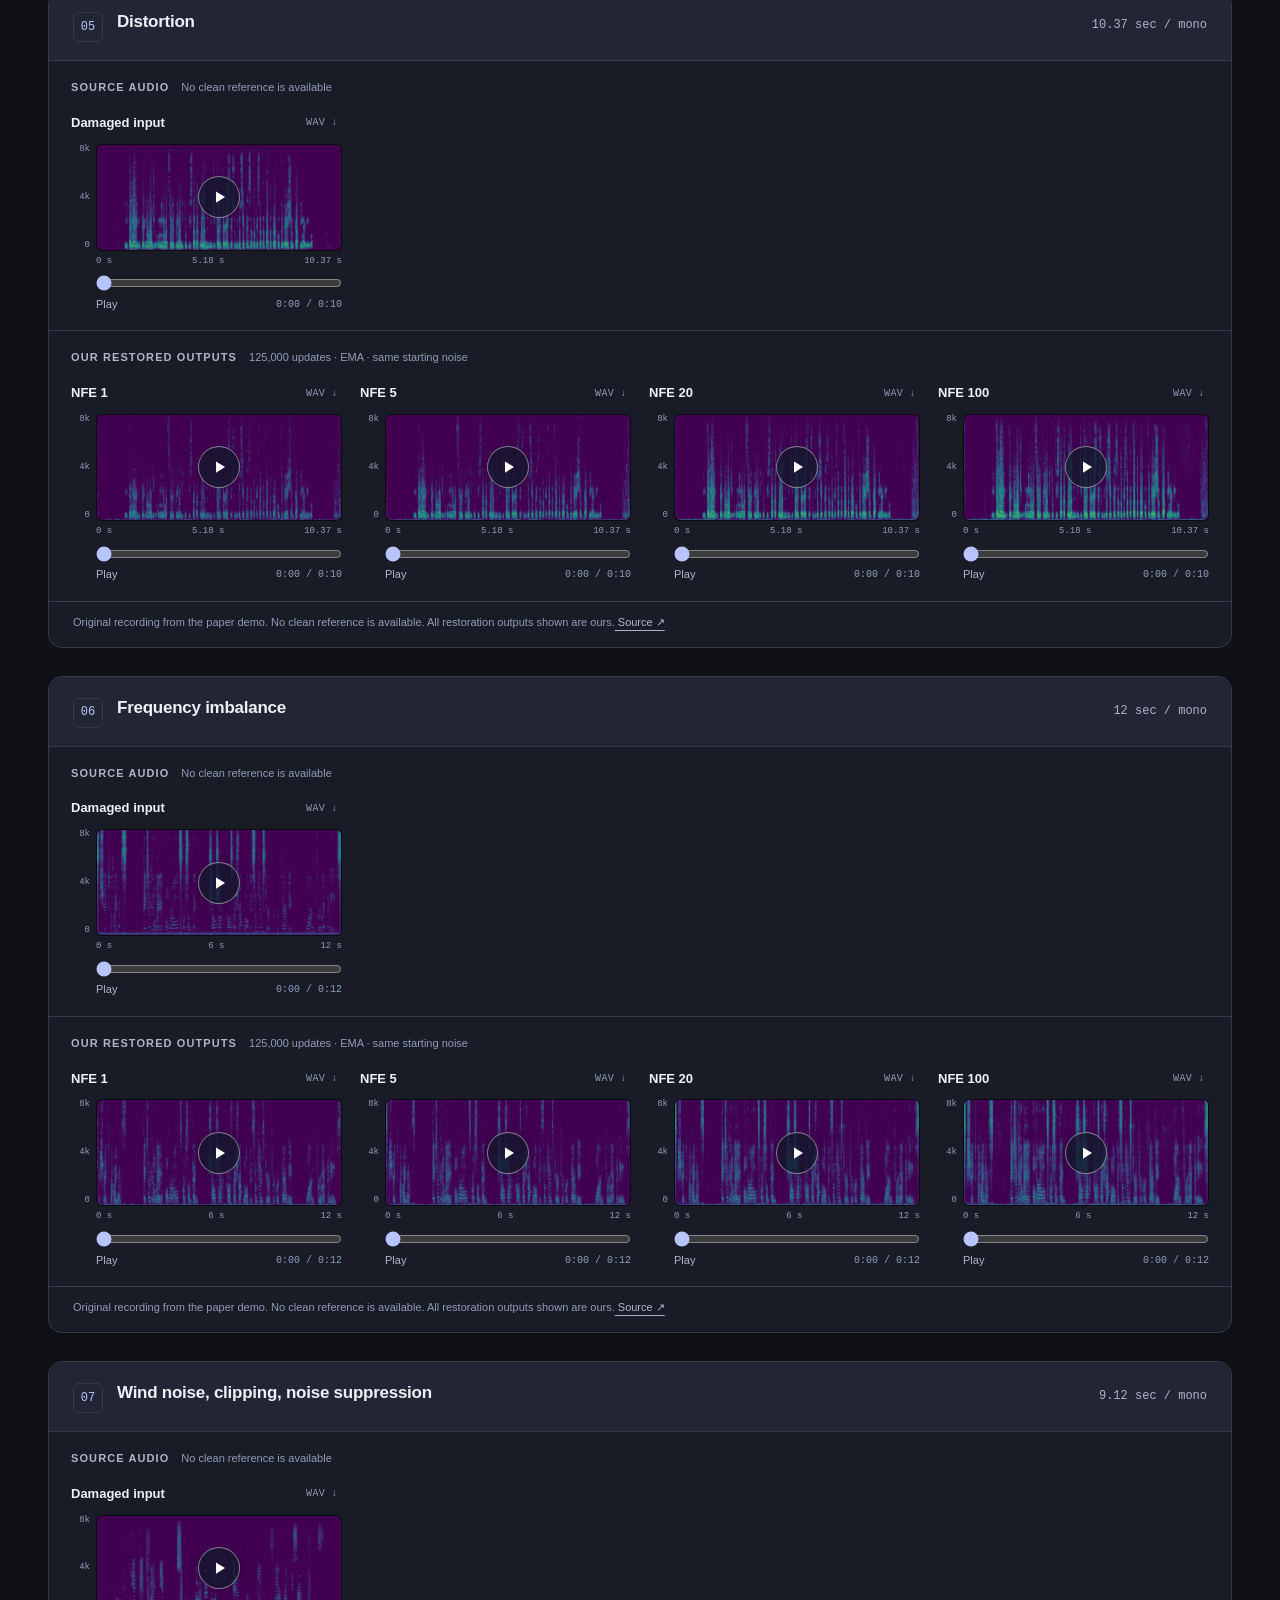
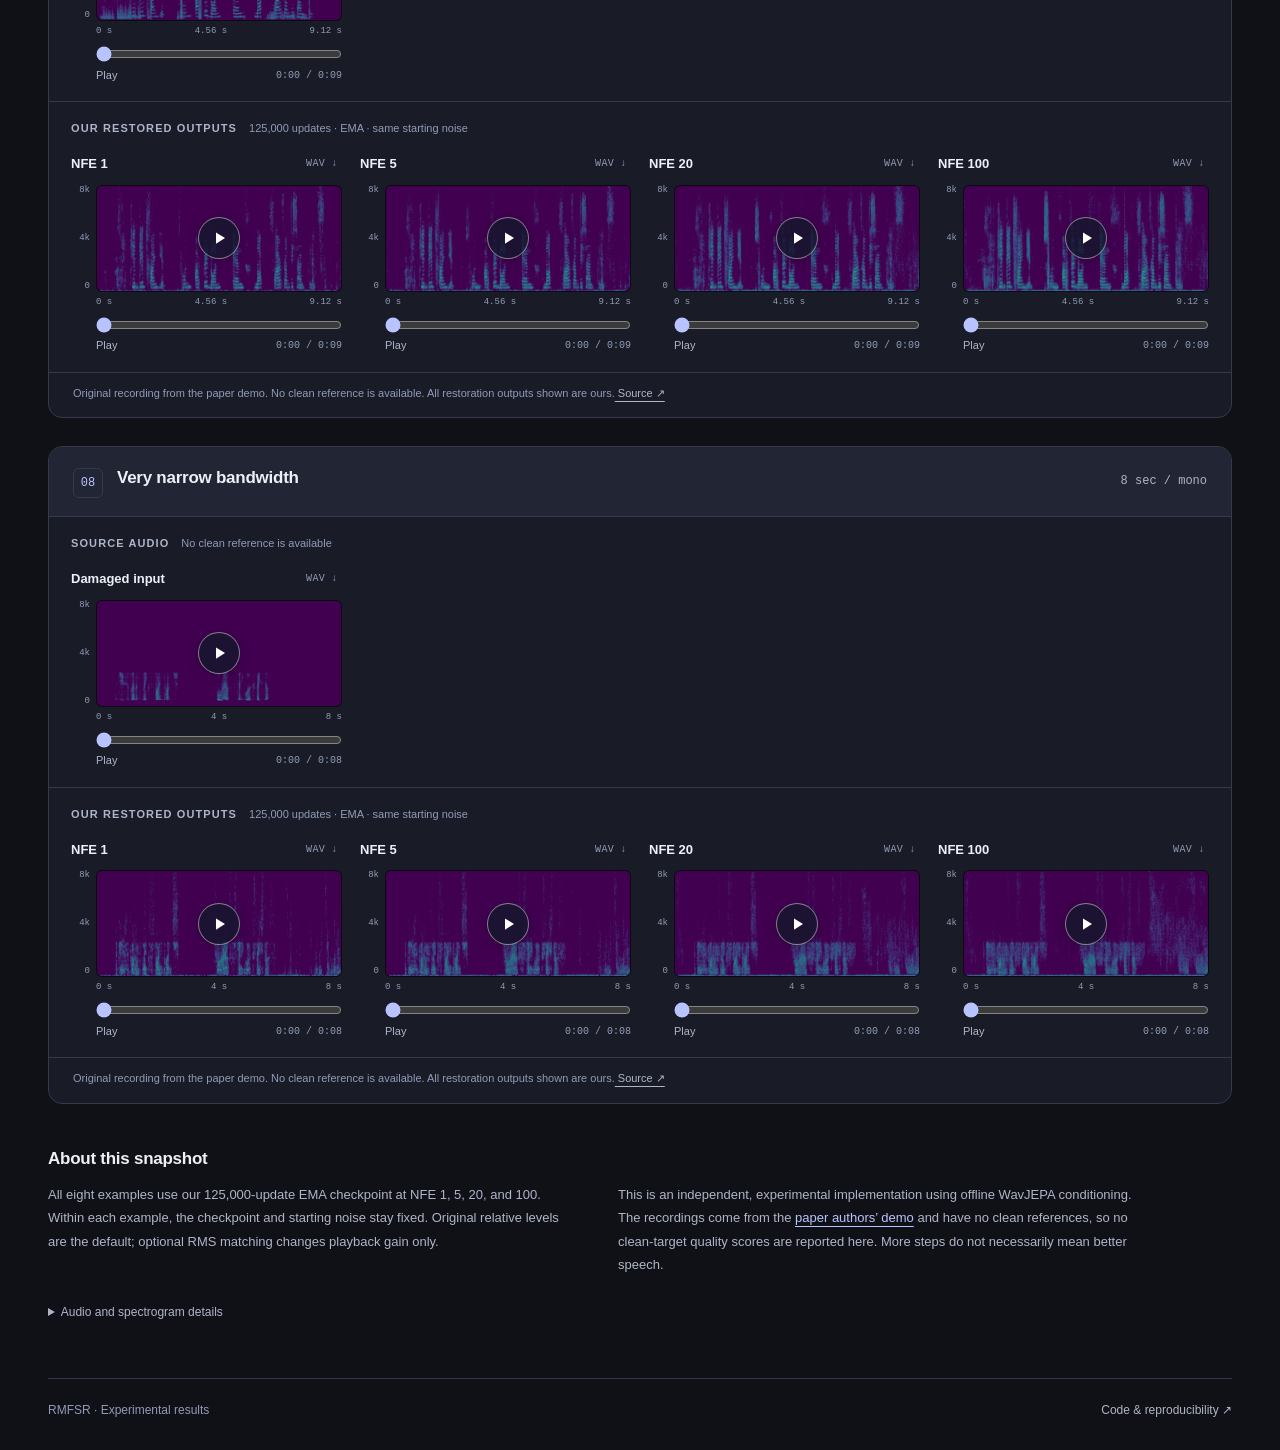
==== commit 1ecfcddc: "Refresh all eight listening examples with 125k EMA outputs" ====
--- a/docs/index.html
+++ b/docs/index.html
@@ -4,13 +4,13 @@
     <meta charset="utf-8">
     <meta name="viewport" content="width=device-width, initial-scale=1">
     <meta name="color-scheme" content="dark">
-    <meta name="description" content="Hear the 125,000-update C+ comparison at NFE 1, 5, 20, and 100 alongside its clean reference, plus eight saved author-demo examples from our 107,713-update checkpoint.">
+    <meta name="description" content="Hear all eight speech restoration examples from our 125,000-update checkpoint at NFE 1, 5, 20, and 100, with audio, spectrograms, and optional RMS-matched playback.">
     <meta name="theme-color" content="#101116">
     <title>RMFSR · Listening results</title>
     <link rel="stylesheet" href="styles.css?v=intro-removed-20261017">
     <link rel="stylesheet" href="playback-mode.css?v=rms-matched-20261018">
     <script src="playback-mode.js?v=rms-matched-20261018" defer></script>
-    <script src="app.js?v=cplus-125000-20261018" defer></script>
+    <script src="app.js?v=eight-125000-20261018" defer></script>
   </head>
   <body>
     <a class="skip-link" href="#results">Skip to audio results</a>
@@ -24,7 +24,7 @@
         <section class="listening-section" id="results" aria-labelledby="results-title">
           <div class="section-toolbar">
             <div>
-              <h1 id="results-title">Audio examples</h1>
+              <h1 id="results-title">Eight audio examples</h1>
               <p class="section-helper">Click a spectrogram to play or pause. Use the slider to seek.</p>
             </div>
             <button class="stop-button" id="stop-all" type="button" disabled><span class="stop-symbol" aria-hidden="true"></span>Stop playback</button>
@@ -53,8 +53,8 @@
         <section class="about-results" aria-labelledby="about-title">
           <h2 id="about-title">About this snapshot</h2>
           <div class="about-columns">
-            <p>The paired C+ example uses the 125,000-update checkpoint at NFE 1, 5, 20, and 100. The eight author-demo examples retain their 107,713-update checkpoint at NFE 1, 20, 50, and 100. Within each example, the checkpoint and starting noise stay fixed. Original relative levels are the default; optional RMS matching changes playback gain only.</p>
-            <p>This is an independent, experimental implementation using offline WavJEPA conditioning. C+ includes a clean reference and single-clip STOI scores; it is not a validation-set result. The other eight recordings come from the <a href="https://sebraun-msr.github.io/realtimemeanflowspeechrestoration/">paper authors’ demo</a> and have no clean references. More steps do not necessarily mean better speech.</p>
+            <p>All eight examples use our 125,000-update EMA checkpoint at NFE 1, 5, 20, and 100. Within each example, the checkpoint and starting noise stay fixed. Original relative levels are the default; optional RMS matching changes playback gain only.</p>
+            <p>This is an independent, experimental implementation using offline WavJEPA conditioning. The recordings come from the <a href="https://sebraun-msr.github.io/realtimemeanflowspeechrestoration/">paper authors’ demo</a> and have no clean references, so no clean-target quality scores are reported here. More steps do not necessarily mean better speech.</p>
           </div>
           <details class="technical-details">
             <summary>Audio and spectrogram details</summary>
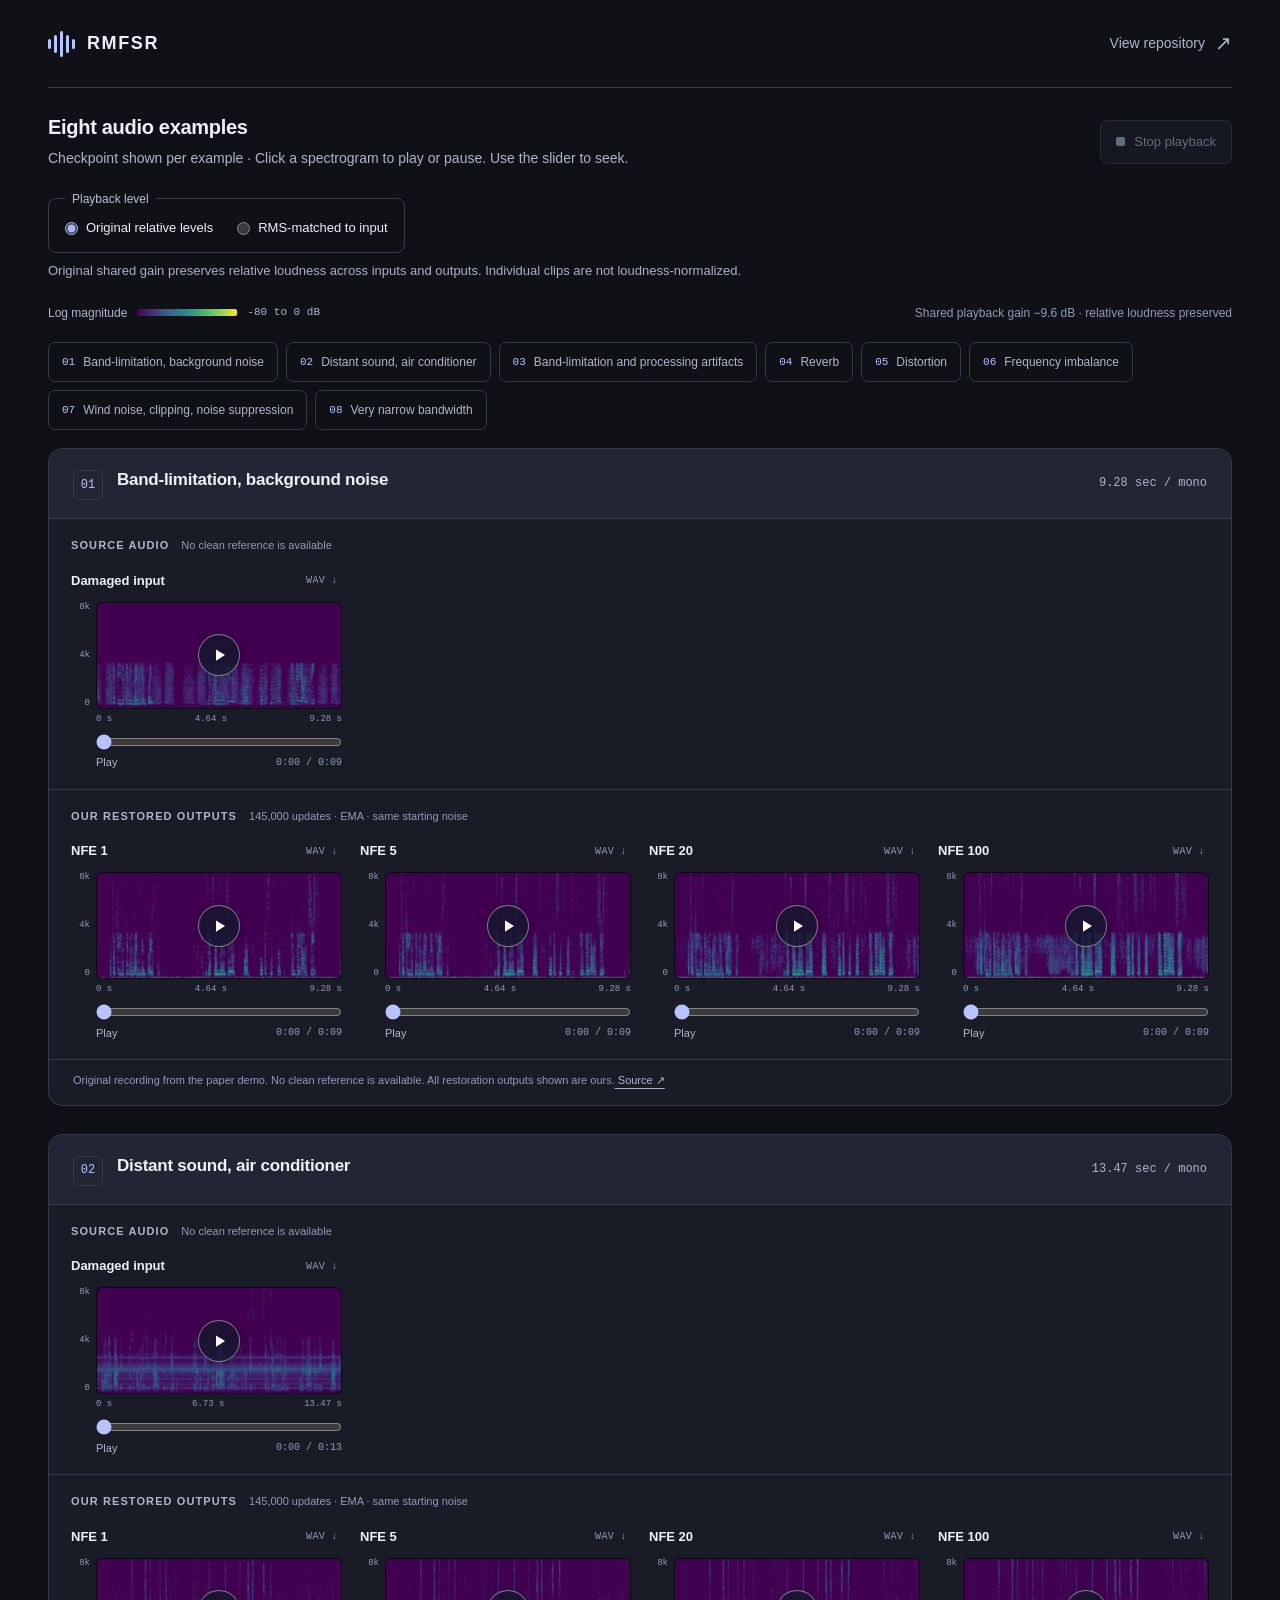
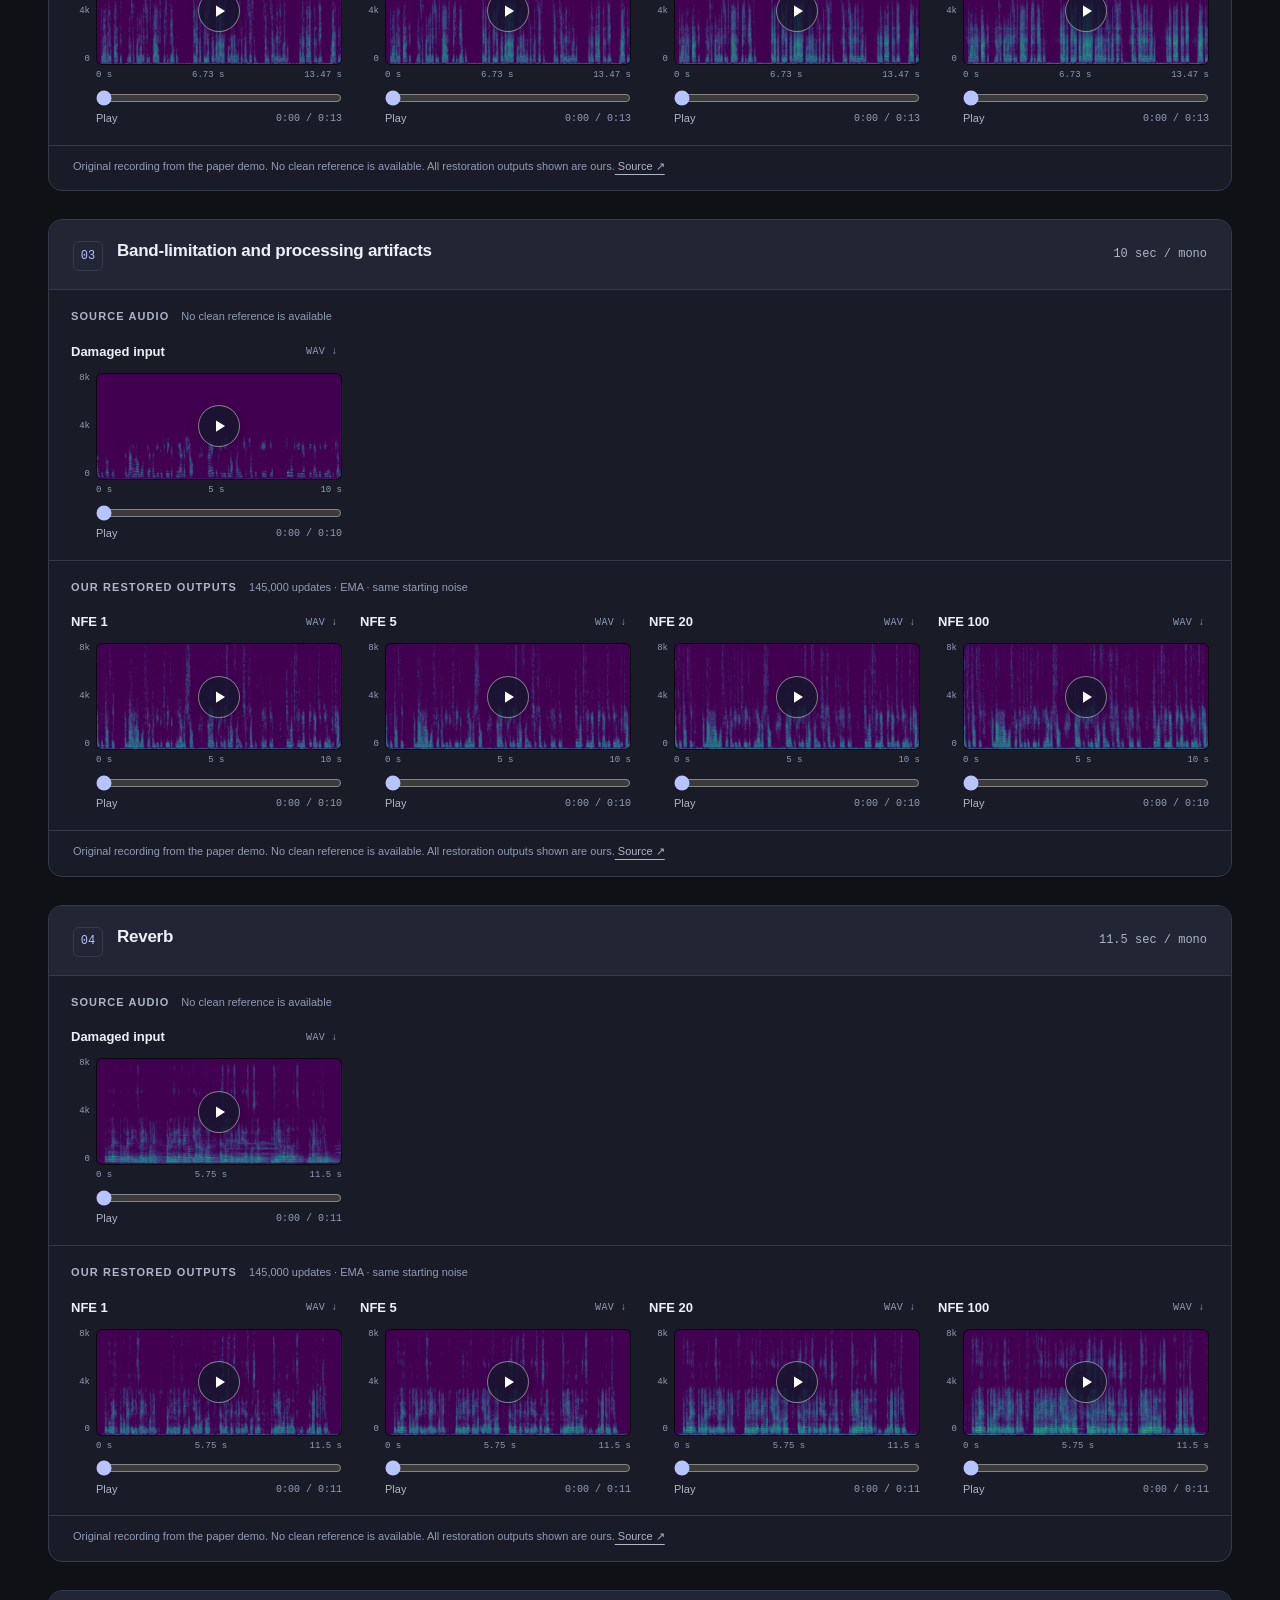
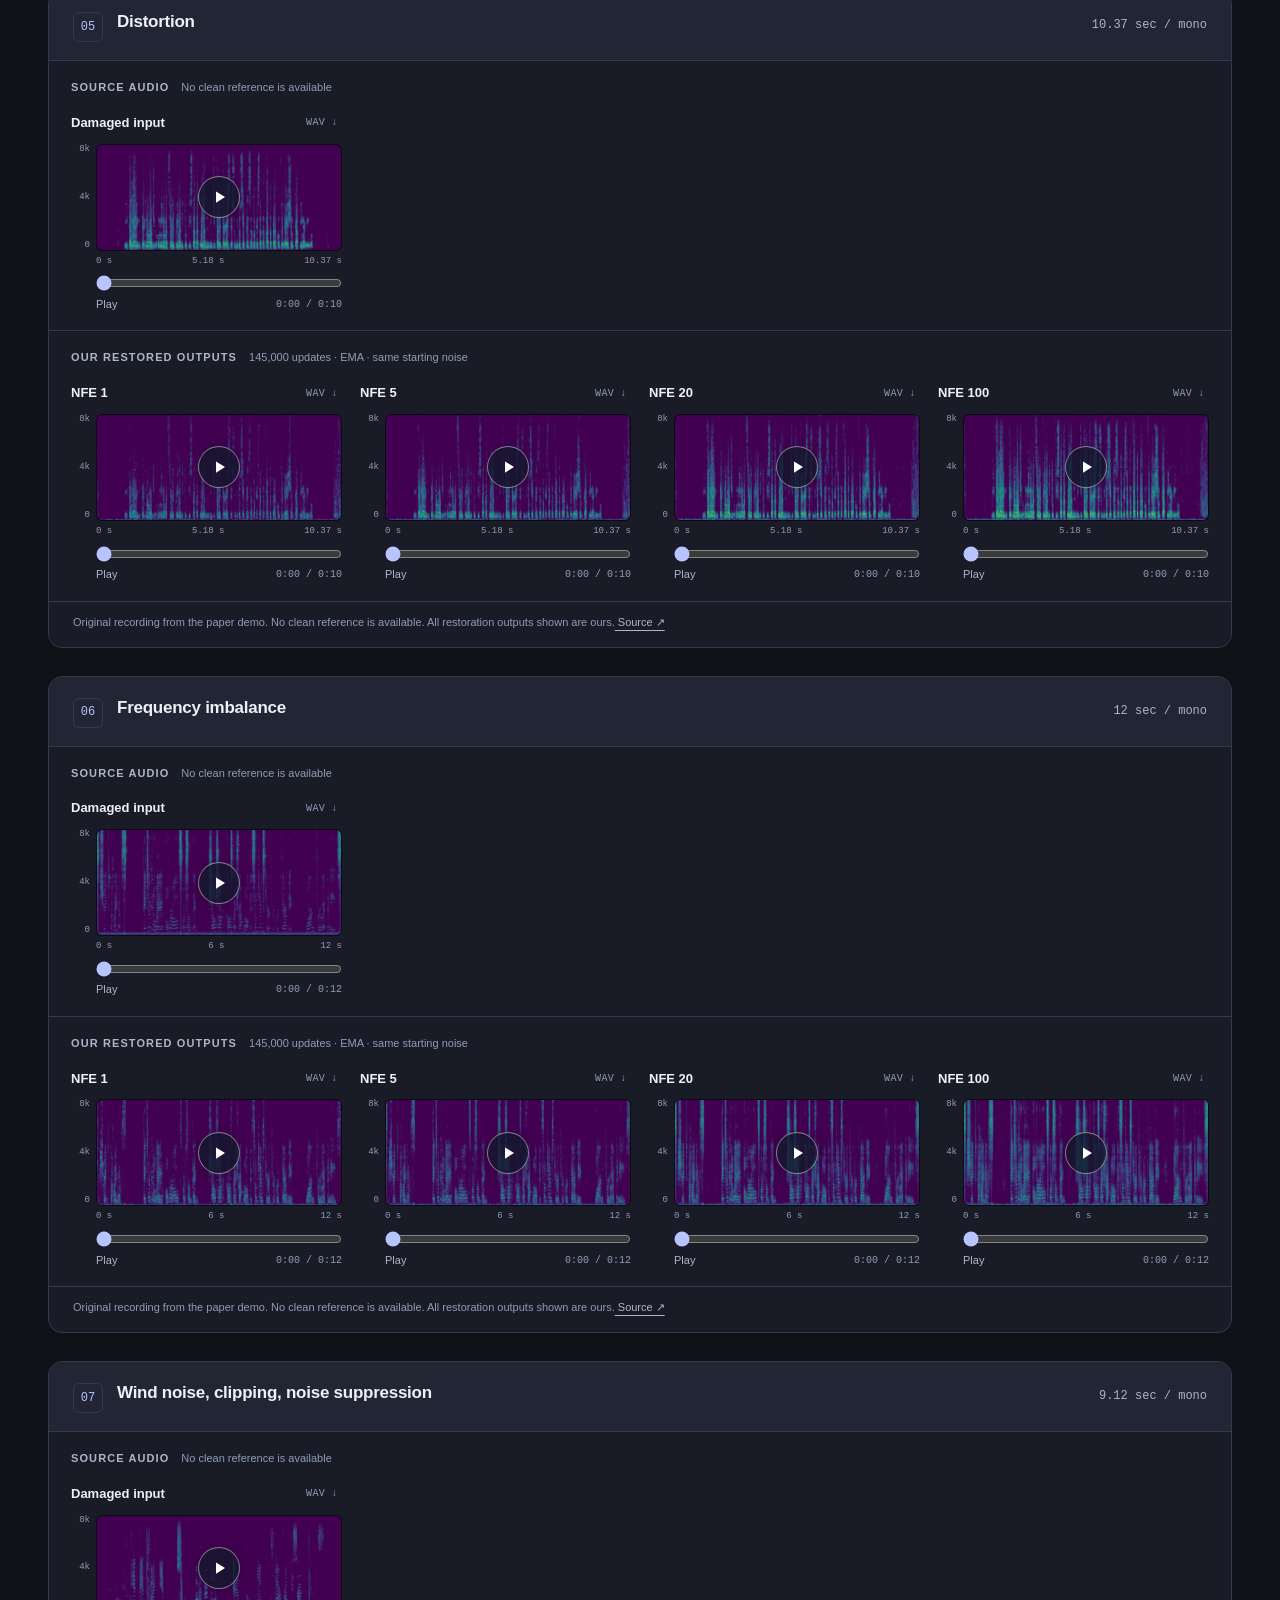
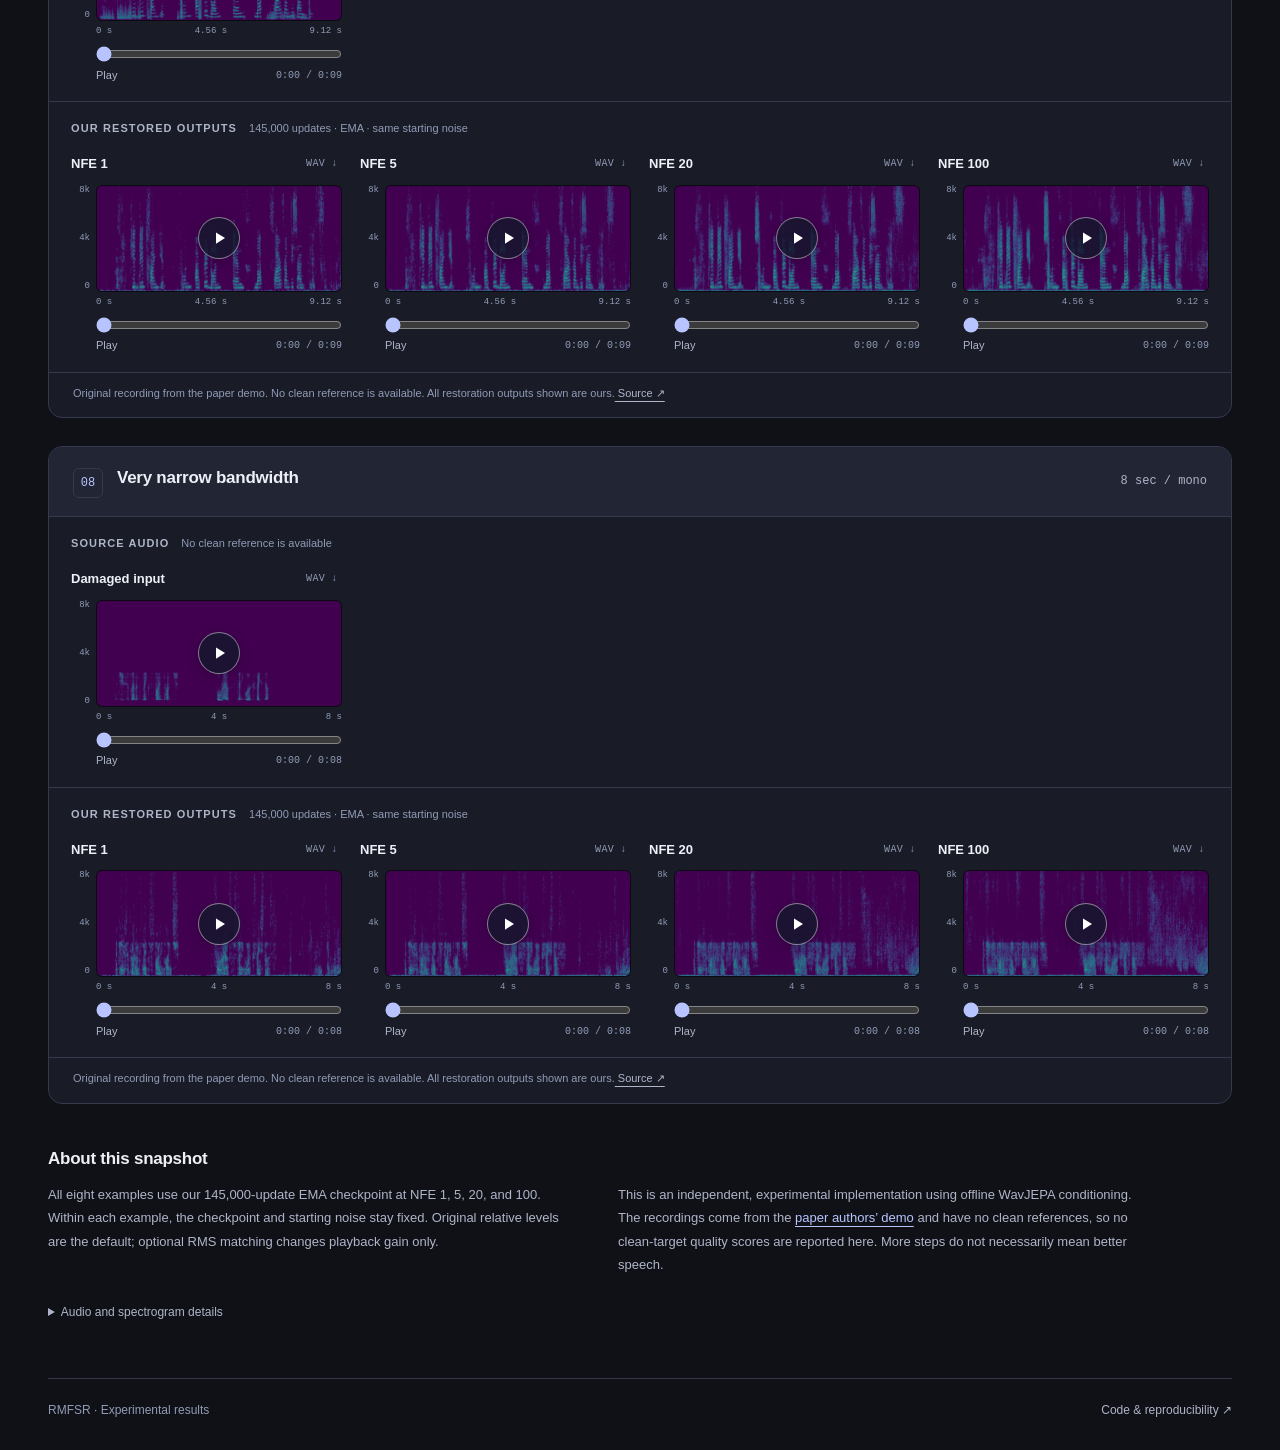
==== commit 8f857937: "Refresh eight listening examples with 145k EMA outputs" ====
--- a/docs/index.html
+++ b/docs/index.html
@@ -4,13 +4,13 @@
     <meta charset="utf-8">
     <meta name="viewport" content="width=device-width, initial-scale=1">
     <meta name="color-scheme" content="dark">
-    <meta name="description" content="Hear all eight speech restoration examples from our 125,000-update checkpoint at NFE 1, 5, 20, and 100, with audio, spectrograms, and optional RMS-matched playback.">
+    <meta name="description" content="Hear all eight speech restoration examples from our 145,000-update checkpoint at NFE 1, 5, 20, and 100, with audio, spectrograms, and optional RMS-matched playback.">
     <meta name="theme-color" content="#101116">
     <title>RMFSR · Listening results</title>
     <link rel="stylesheet" href="styles.css?v=intro-removed-20261017">
     <link rel="stylesheet" href="playback-mode.css?v=rms-matched-20261018">
     <script src="playback-mode.js?v=rms-matched-20261018" defer></script>
-    <script src="app.js?v=eight-125000-20261018" defer></script>
+    <script src="app.js?v=eight-145000-20261019" defer></script>
   </head>
   <body>
     <a class="skip-link" href="#results">Skip to audio results</a>
@@ -53,7 +53,7 @@
         <section class="about-results" aria-labelledby="about-title">
           <h2 id="about-title">About this snapshot</h2>
           <div class="about-columns">
-            <p>All eight examples use our 125,000-update EMA checkpoint at NFE 1, 5, 20, and 100. Within each example, the checkpoint and starting noise stay fixed. Original relative levels are the default; optional RMS matching changes playback gain only.</p>
+            <p>All eight examples use our 145,000-update EMA checkpoint at NFE 1, 5, 20, and 100. Within each example, the checkpoint and starting noise stay fixed. Original relative levels are the default; optional RMS matching changes playback gain only.</p>
             <p>This is an independent, experimental implementation using offline WavJEPA conditioning. The recordings come from the <a href="https://sebraun-msr.github.io/realtimemeanflowspeechrestoration/">paper authors’ demo</a> and have no clean references, so no clean-target quality scores are reported here. More steps do not necessarily mean better speech.</p>
           </div>
           <details class="technical-details">
